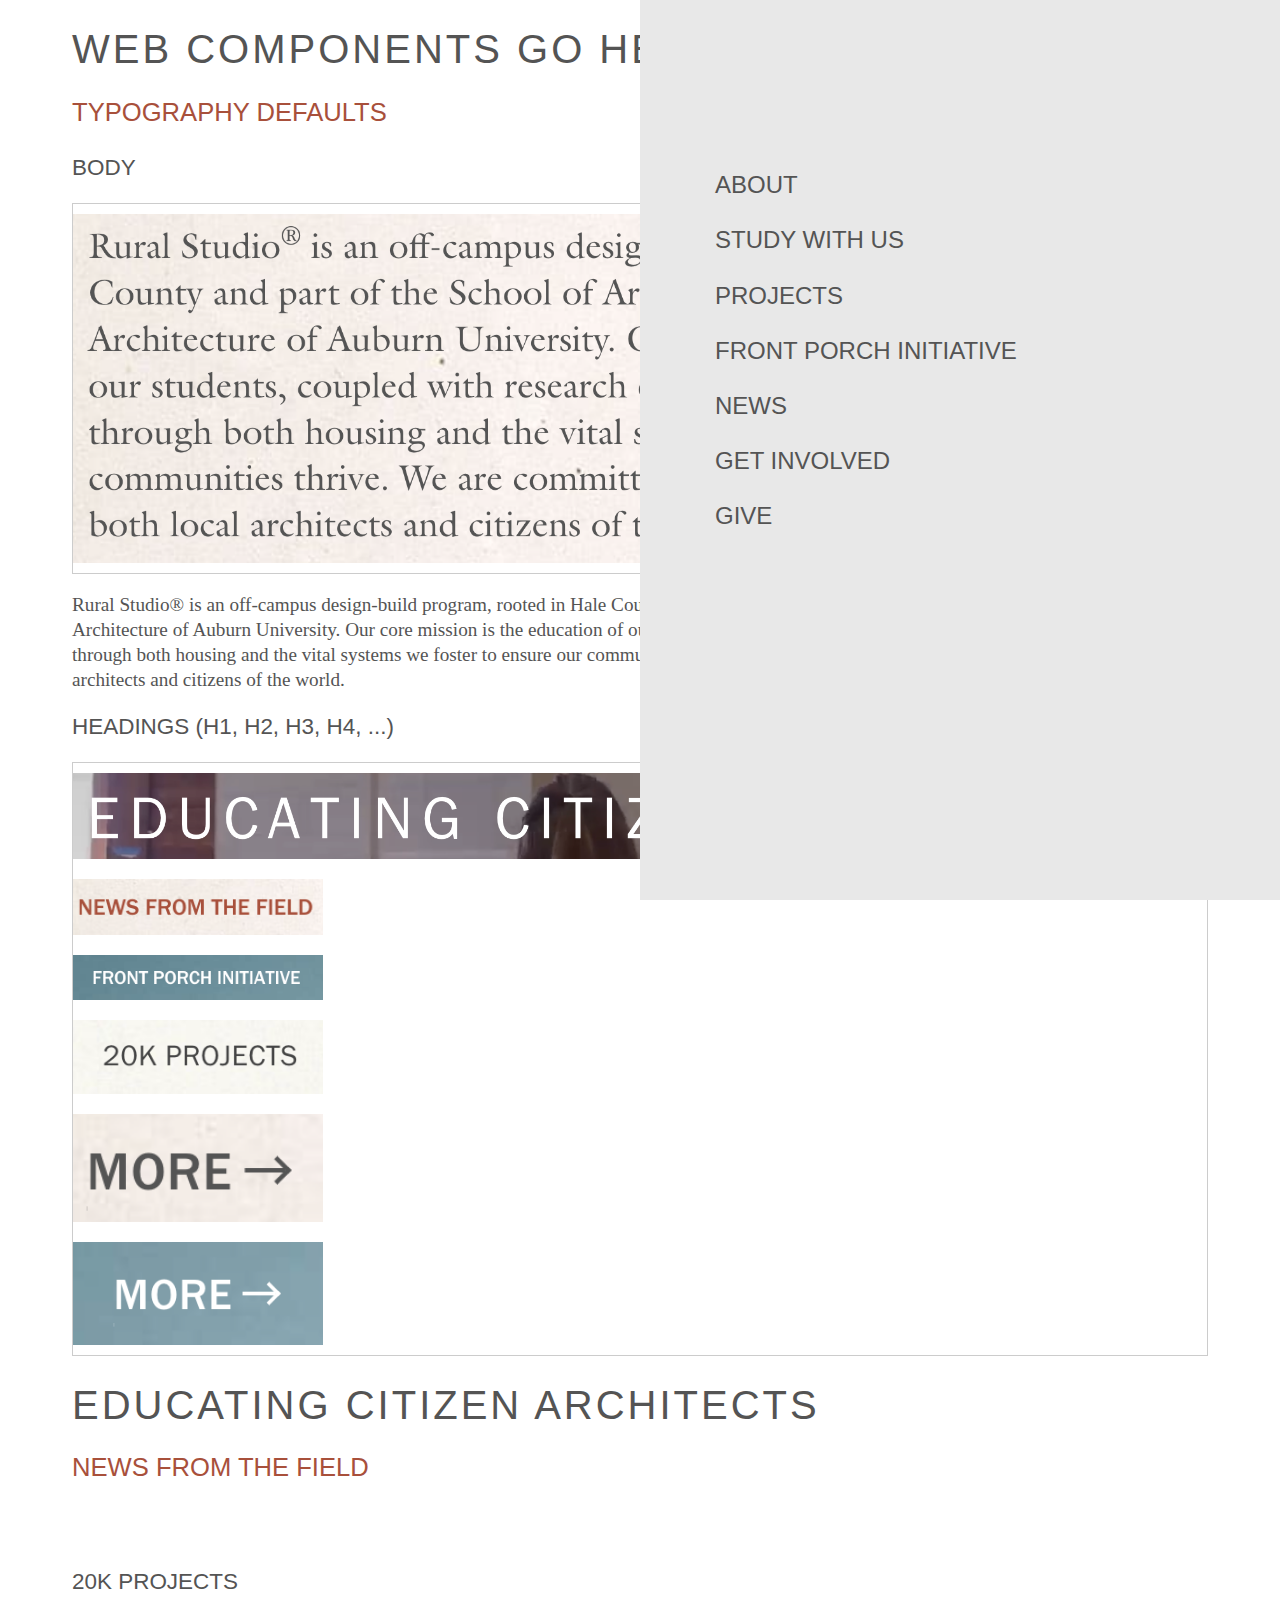
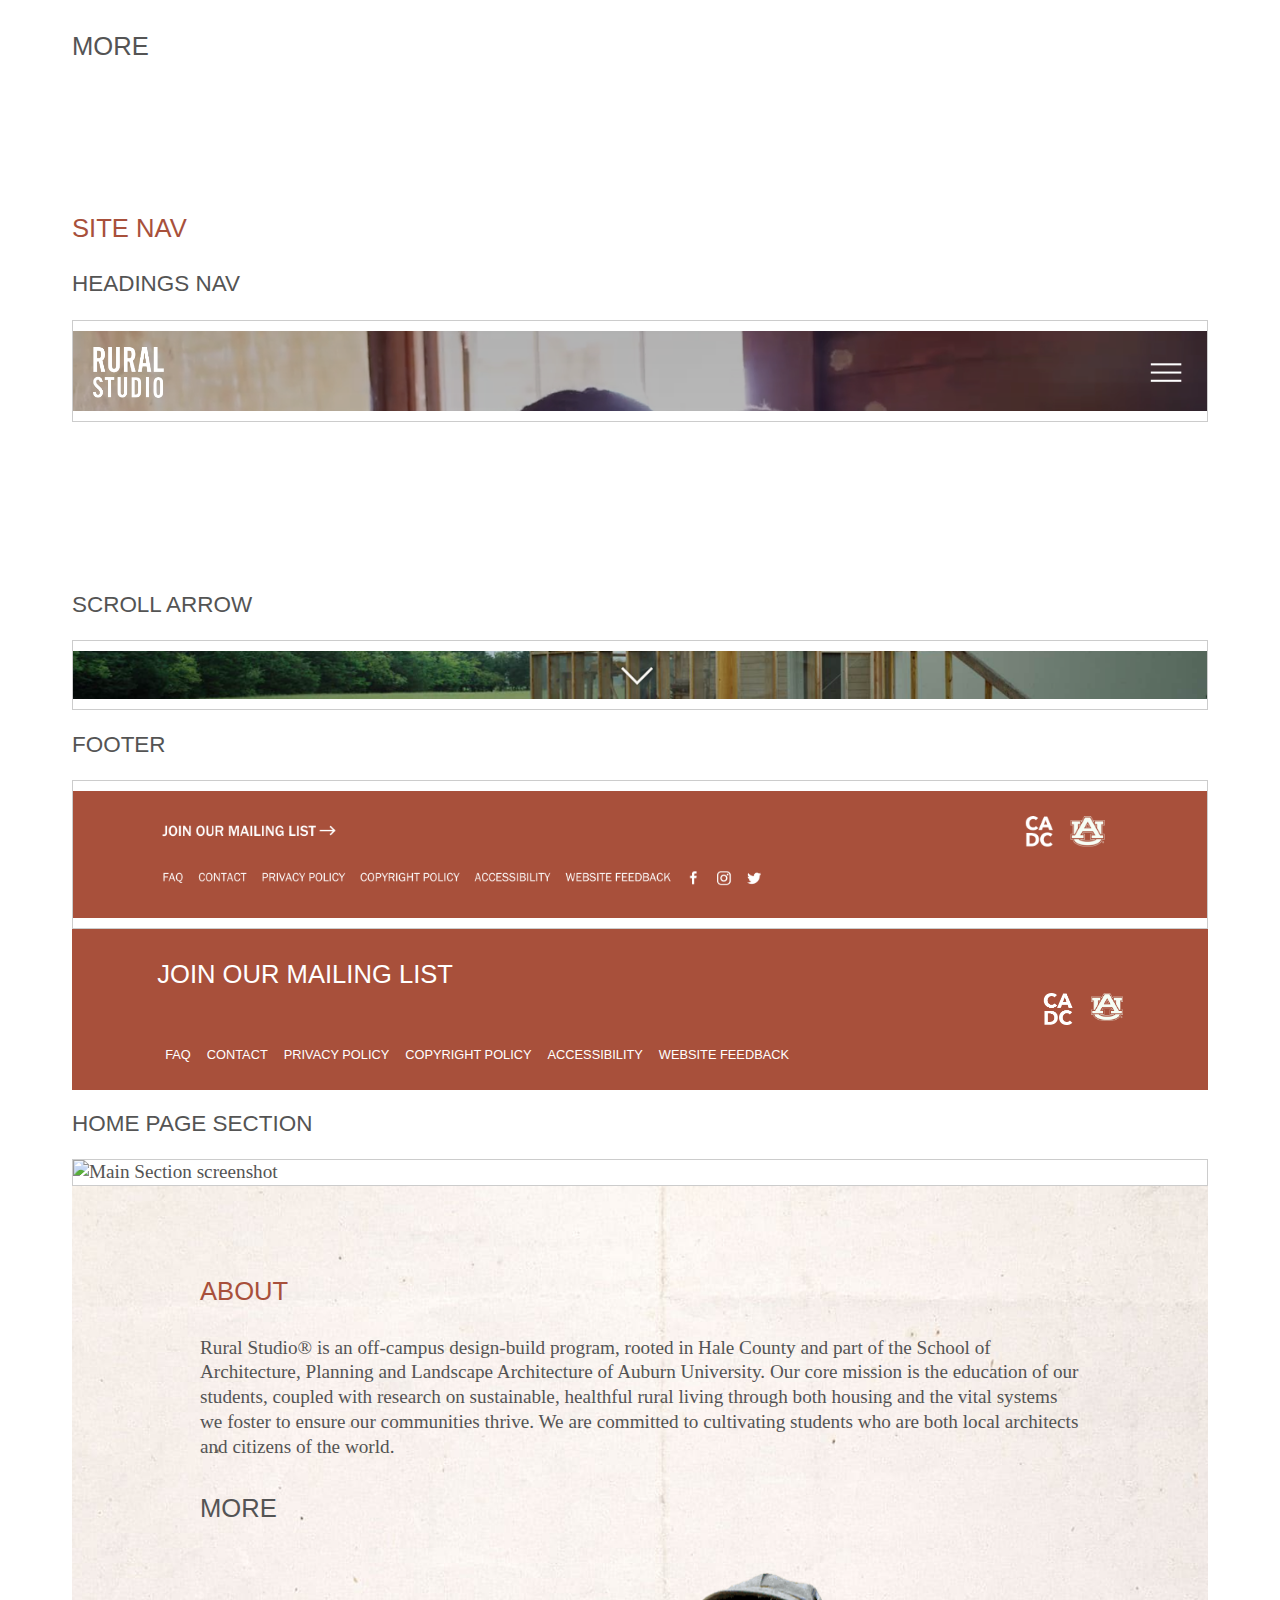
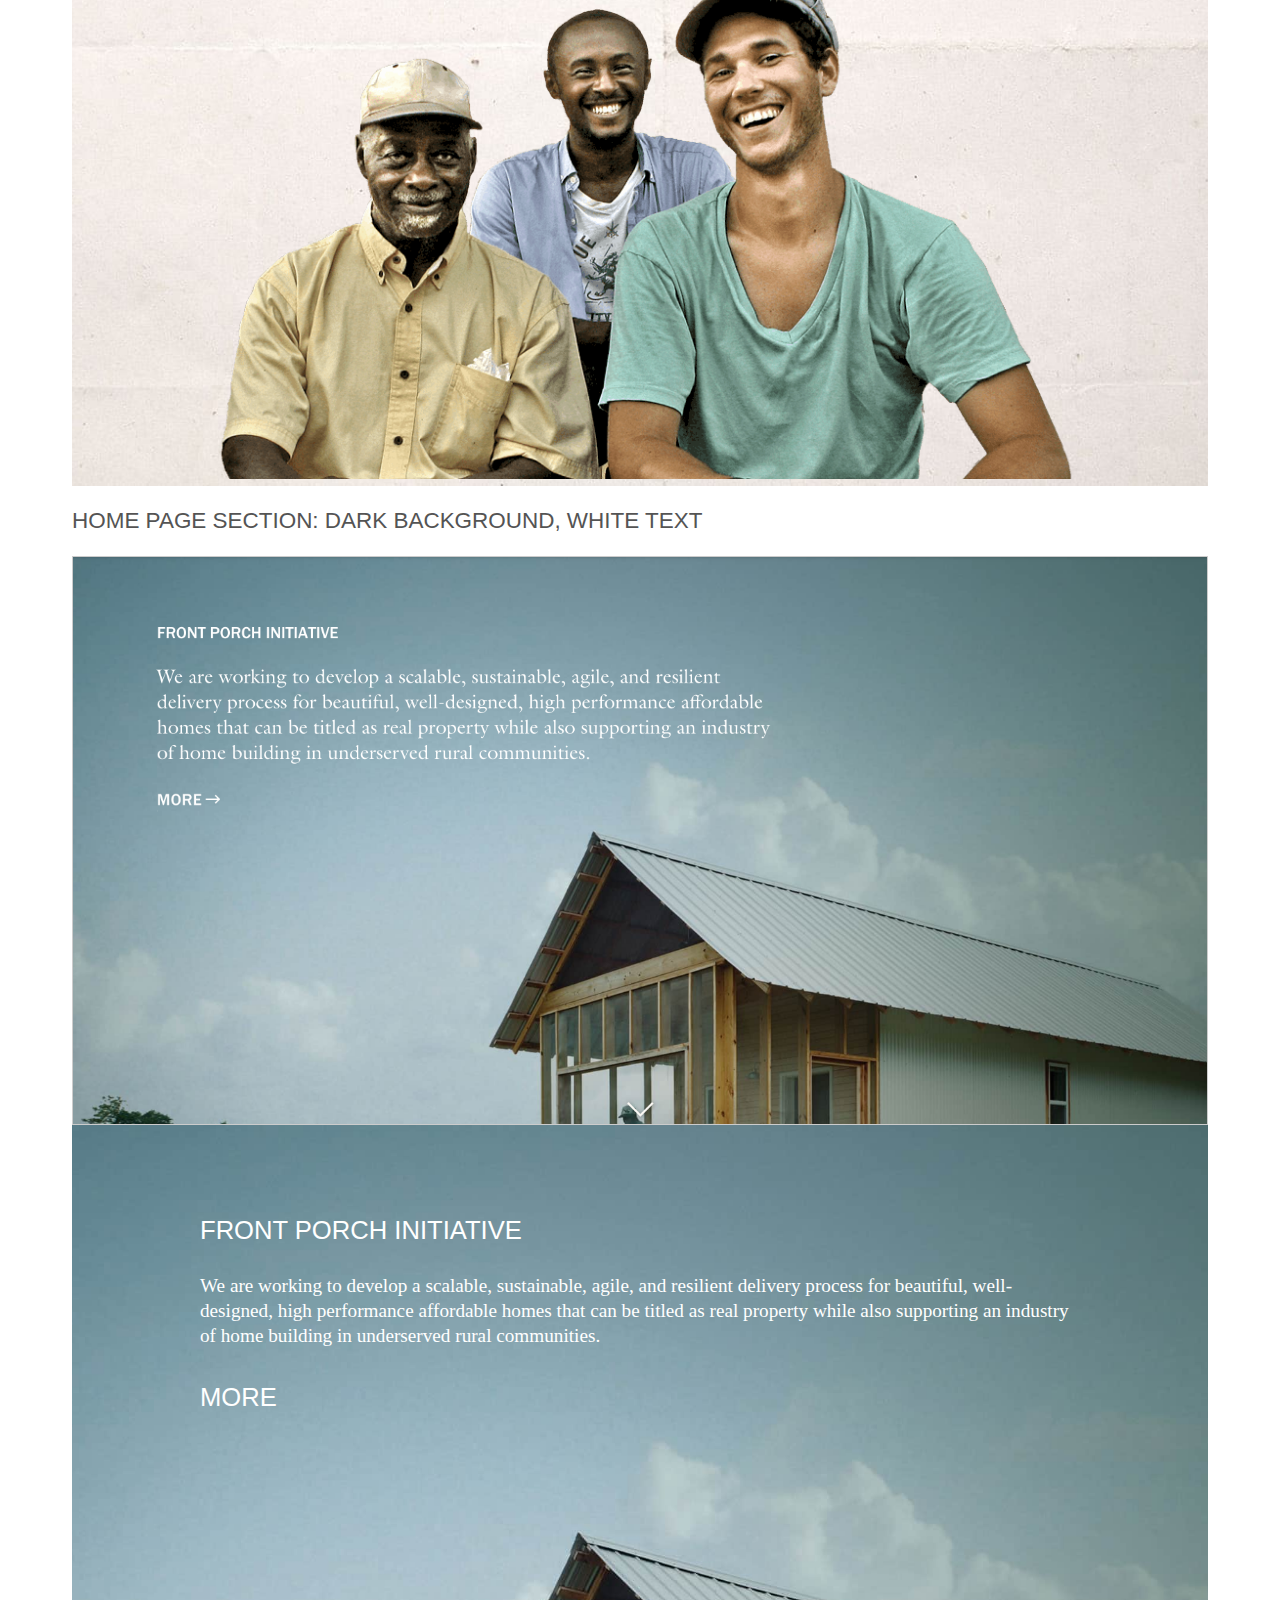
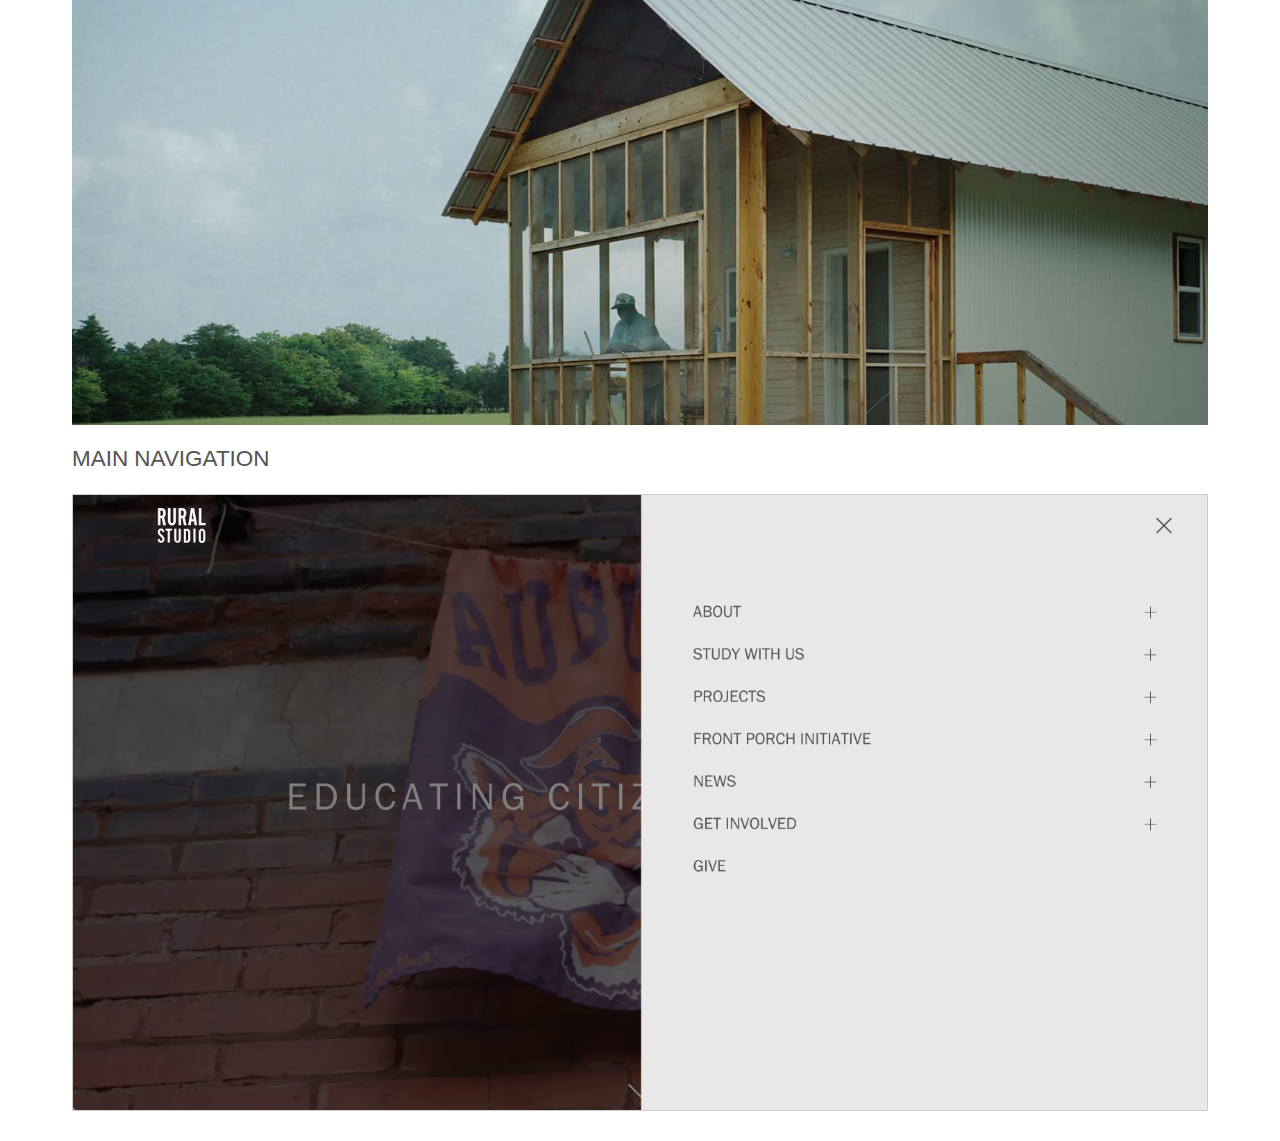
==== components/index.html @ 156c114a "Format main nav" ====
<!--RURAL DESIGN STUDIO HTML | HOME-->
<!doctype html>
<html lang="en">
<head>
    <meta charset="utf-8">
    <meta name="viewport" content="width=device-width, initial-scale=1">
    <title>Components | Rural Studio Web Design Study</title>
    <link href="../css/normalize.css" rel="stylesheet">
    <link rel="stylesheet" type="text/css" href="../css/main.css">
    <script src="https://kit.fontawesome.com/94d606071c.js" crossorigin="anonymous"></script>
</head>

<body>
    <div class="container">
    <h1>Web Components Go Here</h1>
    <h2>Typography Defaults</h2>

<!--body text-->

    <article class="component">
        <h3 class="component__name">Body</h3>
        <div class="component__img">
            <img 
                srcset="images/text-block__on-lite--paragraph.png 2x" 
                src="images/text-block__on-lite--paragraph.png" 
                alt="body screenshot"
            />
        </div>
        <div class="component__code">
            <p>Rural Studio® is an off-campus design-build program, rooted in Hale County and part of the School of Architecture, Planning and Landscape Architecture of Auburn University. Our core mission is the education of our students, coupled with research on sustainable, healthful rural living through both housing and the vital systems we foster to ensure our communities thrive. We are committed to cultivating students who are both local architects and citizens of the world.</p>
        </div>
    </article>

<!--headers-->

    <article class="component">
        <h3 class="component__name">Headings (h1, h2, h3, h4, ...)</h3>
        <div class="component__img">
            <img srcset="images/main__hero--title.png 2x" src="images/main__hero--title.png" alt="header screenshot"/>
            <img class="img--h-screenshot" srcset="images/text-block__on-lite--header2.png 2x" src="images/text-block__on-lite--header2.png" alt="header screenshot"/>
            <img class="img--h-screenshot" srcset="images/text-block__on-dark--header.png 2x" src="images/text-block__on-dark--header.png" alt="header screenshot"/>
            <img class="img--h-screenshot" srcset="images/projects-grid__card-caption.png 2x" src="images/projects-grid__card-caption.png" alt="header screenshot"/>
            <img class="img--h-screenshot" srcset="images/text-block__on-lite--CTA.png 2x" src="images/text-block__on-lite--CTA.png" alt="CTA screenshot"/>
            <img class="img--h-screenshot" srcset="images/text-block__on-dark--CTA.png 2x" src="images/text-block__on-dark--CTA.png" alt="CTA screenshot"/>
        </div>
        <div class="component__code">
            <h1>Educating Citizen Architects</h1>
            <h2>News From The Field</h2>
            <h2 class="white-font">Front Porch Initiative</h2>
            <h3>20K Projects</h3>
            <div class="CTA-arrow-link">
                <a href="#" class="hover">More <span><i class="fa-solid fa-arrow-right fa-xl"></i></span></a>
            </div>
            <div class="CTA-arrow-link--white">
                <a href="#" class="hover hover--white">More <span><i class="fa-solid fa-arrow-right fa-xl"></i></span></a>
            </div>
        </div>
    </article>

    <h2>Site Nav</h2>

    <article class="component">

<!--site header-->

        <h3 class="component__name">Headings Nav</h3>
        <div class="component__img">
            <img srcset="images/page-header.png 2x" src="images/page-header.png" alt="header nav screenshot"/>
        </div>
        <div class="component__code">
            <header class="site-header">
                <div class="container">
                    <p class="logo"><a href="#"><img class="logo" src="../images/logos/RuralStudio_Wordmark_WHT.png" alt="Rural Studio logo"></a></p>
                    <p class="site-header__menu-icon"><a href="#" class="nav-link"><i class="fa-sharp fa-solid fa-bars fa-xl" style="color: #ffffff;"></i></a></p>
                </div>
            </header>

<!--down arrow-->

        <h3 class="component__name">Scroll Arrow</h3>
        <div class="component__img">
            <img srcset="images/scroll arrow.png 2x" src="images/scroll arrow.png" alt="scroll arrow screenshot"/>
        </div>
        <div class="component__code">
                <div class="scroll-arrow">
                    <p class="scroll-icon"><a href="#"><i class="fa-solid fa-angle-down fa-2xl" style="color: white;"></i></a></p>
                </div>
        </div>
    </article>

    <article class="component">

<!--footer-->

        <h3 class="component__name">Footer</h3>
        <div class="component__img">
            <img srcset="images/full-footer.png 2x" src="images/full-footer.png" alt="footer screenshot"/>
        </div>
        <div class="component__code">
            <header class="footer">
                <div class="container">
                    <div class="site.info__left">
                        <div class="CTA-arrow-link--white">
                            <a href="#" class="hover hover--white">Join Our Mailing List <span><i class="fa-solid fa-arrow-right fa-xl"></i></span></a>
                        </div> <!--end footer CTA-->
                        <nav class="footer-nav">
                            <ul class="footer-nav__list">
                                <li class="footer-nav__list__item"><a href="#" class="nav-link nav-link--footer">FAQ</a></li>
                                <li class="footer-nav__list__item"><a href="#" class="nav-link nav-link--footer">Contact</a></li>
                                <li class="footer-nav__list__item"><a href="#" class="nav-link nav-link--footer">Privacy Policy</a></li>
                                <li class="footer-nav__list__item"><a href="#" class="nav-link nav-link--footer">Copyright Policy</a></li>
                                <li class="footer-nav__list__item"><a href="#" class="nav-link nav-link--footer">Accessibility</a></li>
                                <li class="footer-nav__list__item"><a href="#" class="nav-link nav-link--footer">Website Feedback</a></li>
                                <li class="footer-nav__list__item"><a href="#" class="nav-link nav-link--footer"><i class="fa-brands fa-facebook"></i></a></li>
                                <li class="footer-nav__list__item"><a href="#" class="nav-link nav-link--footer"><i class="fa-brands fa-instagram"></i></a></li>
                              <li class="footer-nav__list__item"><a href="#" class="nav-link nav-link--footer"><i class="fa-brands fa-twitter" style="color: #ffffff;"></i></a></li>
                            </ul>
                          </nav>
                    </div> <!--end site.info__left-->
                    <div class="site.info__right">
                        <ul class="footer-nav__list">
                            <li class="footer-nav__list__item"><a href="#" class="nav-link nav-link--footer"><img class="logo--footer" src="../images/logos/cadc.png" alt="CADC logo"></a></li>
                            <li class="footer-nav__list__item"><a href="#" class="nav-link nav-link--footer"><img class="logo--footer" src="../images/logos/au-logo-light.png" alt="AU logo"></a></li>
                        </ul>
                    </div> <!--end site.info__right-->
                </div> <!--end footer container/flexblox-->
            </header>
    </article>

<!--Main section (light background, grey text)-->
    <h3 class="component__name">Home Page Section</h3>
        <div class="component__img">
            <img srcset="images/main__section--on-lite.png 2x" src="images/main__section--on-lite.png" alt="Main Section screenshot"/>
        </div>
    <div class="component__code">
        <section class="main-section" id="section-1">
            <div class="container">
                <div class="copy-container">
                    <h2>About</h2>
                    <p>
                        Rural Studio® is an off-campus design-build program, rooted in Hale County and part of the School of Architecture, Planning and Landscape Architecture of Auburn University. Our core mission is the education of our students, coupled with research on sustainable, healthful rural living through both housing and the vital systems we foster to ensure our communities thrive. We are committed to cultivating students who are both local architects and citizens of the world.
                    </p>
                    <div class="CTA-arrow-link">
                        <a href="#" class="hover">More <span><i class="fa-solid fa-arrow-right fa-xl"></i></span></a>
                    </div>
                    <div class=".main-section .main-section__image--about">
                        <img class=".main-section__image--about" src="../images/RS-group-color.png" alt="Three men sitting together smiling">
                    </div>
                    <div class="scroll-arrow">
                        <p class="scroll-icon"><a href="#"><i class="fa-solid fa-angle-down fa-2xl" style="color: white;"></i></a></p>
                    </div>
                </div>
            </div>
        </section>
    </div>

<!--Main section (dark background, white text)-->
<h3 class="component__name">Home Page Section: Dark Background, White Text</h3>
<div class="component__img">
    <img srcset="images/main__section--on-dark.png 2x" src="images/main__section--on-dark.png" alt="Main Section screenshot"/>
</div>
<div class="component__code">
<section class="main-section" id="section-2">
    <div class="container">
        <div class="copy-container">
            <h2 class="white-font">Front Porch Initiative</h2>
            <p class="section-text--white">
                We are working to develop a scalable, sustainable, agile, and resilient delivery process for beautiful, well-designed, high performance affordable homes that can be titled as real property while also supporting an industry of home building in underserved rural communities.
            </p>
            <div class="CTA-arrow-link--white">
                <a href="#" class="hover hover--white">More <span><i class="fa-solid fa-arrow-right fa-xl"></i></span></a>
            </div>
            <div class="scroll-arrow">
                <p class="scroll-icon"><a href="#"><i class="fa-solid fa-angle-down fa-2xl" style="color: white;"></i></a></p>
            </div>
        </div>
    </div>
</section>
</div>

<!--Main Navigation-->
<h3 class="component__name">Main Navigation</h3>
<div class="component__img">
    <img srcset="images/main-nav__list.png 2x" src="images/main-nav__list.png" alt="Main Navigation screenshot"/>
</div>
<div class="component__code">
    <div class="container">
        <nav class="primary-nav">
            <div class="menu-container">
                <ul class="main-nav__list">
                    <li class="nav-line">
                        <div class="nav-line__wrapper">
                            <a href="#" class="nav-link nav-link--main">About</a>
                            <a href="#" class="nav-link nav-link--main"><i class="fa-solid fa-plus" style="color: #545454;"></i></a>
                        </div>
                    </li>
                    <li class="nav-line">
                        <div class="nav-line__wrapper">
                            <a href="#" class="nav-link nav-link--main">Study With Us</a>
                            <a href="#" class="nav-link nav-link--main"><i class="fa-solid fa-plus" style="color: #545454;"></i></a>
                        </div>
                    </li>
                    <li class="nav-line">
                        <div class="nav-line__wrapper">
                            <a href="#" class="nav-link nav-link--main">Projects</a>
                            <a href="#" class="nav-link nav-link--main"><i class="fa-solid fa-plus" style="color: #545454;"></i></a>
                        </div>
                    </li>
                    <li class="nav-line">
                        <div class="nav-line__wrapper">
                            <a href="#" class="nav-link nav-link--main">Front Porch Initiative</a>
                            <a href="#" class="nav-link nav-link--main"><i class="fa-solid fa-plus" style="color: #545454;"></i></a>
                        </div>
                    </li>
                    <li class="nav-line">
                        <div class="nav-line__wrapper">
                            <a href="#" class="nav-link nav-link--main">News</a>
                            <a href="#" class="nav-link nav-link--main"><i class="fa-solid fa-plus" style="color: #545454;"></i></a>
                        </div>
                    </li>
                    <li class="nav-line">
                        <div class="nav-line__wrapper">
                            <a href="#" class="nav-link nav-link--main">Get Involved</a>
                            <a href="#" class="nav-link nav-link--main"><i class="fa-solid fa-plus" style="color: #545454;"></i></a>
                        </div>
                    </li>
                    <li class="nav-line">
                        <div class="nav-line__wrapper">
                            <a href="#" class="nav-link nav-link--main">Give</a>
                            <a href="#" class="nav-link nav-link--main"><i class="fa-solid fa-plus" style="color: #545454;"></i></a>
                        </div>
                    </li>
                </ul>
            </div>
        </nav>
    </div>
</div>
</section>
</div>
      
</div>
</body>
</html>
---- css/main.css ----
/* Rural Studio CSS Docment */

@import url("https://use.typekit.net/yhe5lex.css");

:root {
    --rust: #a8503b;
    --dark-grey: #545454;
    --light-cream: #fcfaf5;
    --white: #fff;
    --font-sans-serif: "franklin-gothic-urw", sans-serif;
    --font-serif: "itc-galliard", serif;
}
html {
    box-sizing: border-box;
}
*, *:before, *:after {
    box-sizing: inherit;
}
body {
  font-family: var(--font-serif);
  color: var(--dark-grey);
  font-size: 1.2rem;
  line-height: 1.5;
  padding: 0;
  margin: 0;
  font-weight: 400;
  line-height: 1.3;
  margin-bottom: 30px;
}
.section-text--white {
    color: var(--white);
}
.container {
  max-width: 75rem;
  margin: auto;
  padding: 0 2rem;
}
.container--main-section {
    max-width: 85%;
    height: 100%;
    margin: 0 auto;
    padding: 25px 0;
}
h1, h2, h3, h4, h5 {
  font-family: var(--font-sans-serif);
  text-transform: uppercase;
  line-height: 1.1;
  color: var(--dark-grey);
  font-weight: lighter;
}
h1 {
  font-size: 2.5rem;
  letter-spacing: 3px;
}
h2 {
    color: var(--rust);
    font-weight: 400;
    font-style: normal;
    font-size: 1.6rem;
    font-weight: 500;
    margin-bottom: 30px;
}
h2.white-font {
  color: white;
}
.CTA-arrow-link {
    position: relative;
    display: inline-block;
    z-index: 1;
}
a {
    color: var(--dark-grey);
    text-decoration: none;
    background-color: transparent;
}
a.hover {
    display: inline-block;
    padding: 15px 0px;
    position: relative;
    font-family: var(--font-sans-serif);
    text-transform: uppercase;
    line-height: 1.1;
    font-weight: lighter;
    font-weight: 400;
    font-style: normal;
    font-size: 1.6rem;
    font-weight: 500;
    margin-bottom: 30px;
}
a.hover--white {
    color: var(--white);
}
a.hover:after {    
    background: none repeat scroll 0 0 transparent;
    bottom: 0;
    content: "";
    display: block;
    height: 2px;
    left: 50%;
    position: absolute;
    background: var(--dark-grey);
    transition: width 0.3s ease 0s, left 0.3s ease 0s;
    width: 0;
}
a.hover--white:after {
    background: var(--white);
}
a.hover:hover:after { 
    width: 100%; 
    left: 0; 
  }
img {
    display: block;
    width: 100%;
}
.img--h-screenshot {
    width: 250px;
}

/* COMPONENT STYLING */

.component img {
  max-width: initial;
  padding: 10px 0;
}
.component__img {
    border: 1px solid #ccc;
    overflow-x: auto;
}
.site-header {
    background-color: transparent;
}
.site-header .container {
    display: flex;
    align-items: center;
    justify-content: space-between;
    max-width: 85%;
    height: 100%;
    padding: 1rem 0;
    margin: 0 auto;
}
.logo {
    width: 5rem;
    padding: 0;
}
.logo--footer {
    width: 2rem;
    margin-left: 1rem;
}
.scroll-arrow {
    background-color: transparent;
    text-align: center;
    position: absolute;
    bottom: 0;
    left: 50%;
    transform: translateX(-50%);
}
.scroll-icon {
    padding: 1rem 0;
    margin: 0;
}
.footer {
    background-color: var(--rust);
}
.footer .container {
    display: flex;
    align-items: center;
    justify-content: space-between;
    max-width: 85%;
    height: 100%;
    padding: 1rem 0;
    margin: 0 auto;
}
.footer-nav__list {
    display: flex;
    padding: .5rem 0;
    margin: 0 auto;
    list-style: none;
  }
  .footer-nav__list li a {
    padding: 0 .5rem;
    font-family: var(--font-sans-serif);
    font-size: .8rem;
    color: var(--white);
    text-transform: uppercase;
    font-weight: lighter;
  }

/* SECTION BLOCKS */

.main-section {
  background-repeat: no-repeat;
  background-size: cover;
  background-position: center;
  height: 100vh;
  min-height: 700px;
  width: 100%;
  position: relative;
  top: 0;
  left: 0;
  overflow: hidden;
}
.copy-container {
    max-width: 55rem;
    position: relative;
    height: 100%;
    margin: 0 auto;
    padding-top: 70px;
    z-index: 1;
}
.main-section .main-section__image--about {
    position: absolute;
    bottom: 0;
    left: 50%;
    transform: translateX(-50%);
    text-align: center;
    width: 900px;
}

/* SECTION IMAGES */

#section-1 {
    background-image: url(../images/home-paper-bg.jpg);
}
#section-2 {
    background-image: url(../images/front-porch-initiative.jpg);
}

/* TOP POP-OUT NAV */

/* nav wrap */ .primary-nav {

}

.menu-container {
    position: absolute;
    left: auto;
    right: 0;
    top: 0;
    width: 50%;
    height: auto;
    min-height: 100%;
    padding: 150px 75px 50px;
    background: #e8e8e8;
}
.main-nav__list {
    display: block;
    list-style: none;
    padding-left: 0;
}
.nav-line {
    margin-bottom: 1.5rem;
}
.nav-line__wrapper {
    display: flex;
    justify-content: space-between;
}
.main-nav__list li a {
    font-family: var(--font-sans-serif);
    color: var(--dark-grey);
    font-size: 1.5rem;
    text-transform: uppercase;
    font-weight: lighter;
}
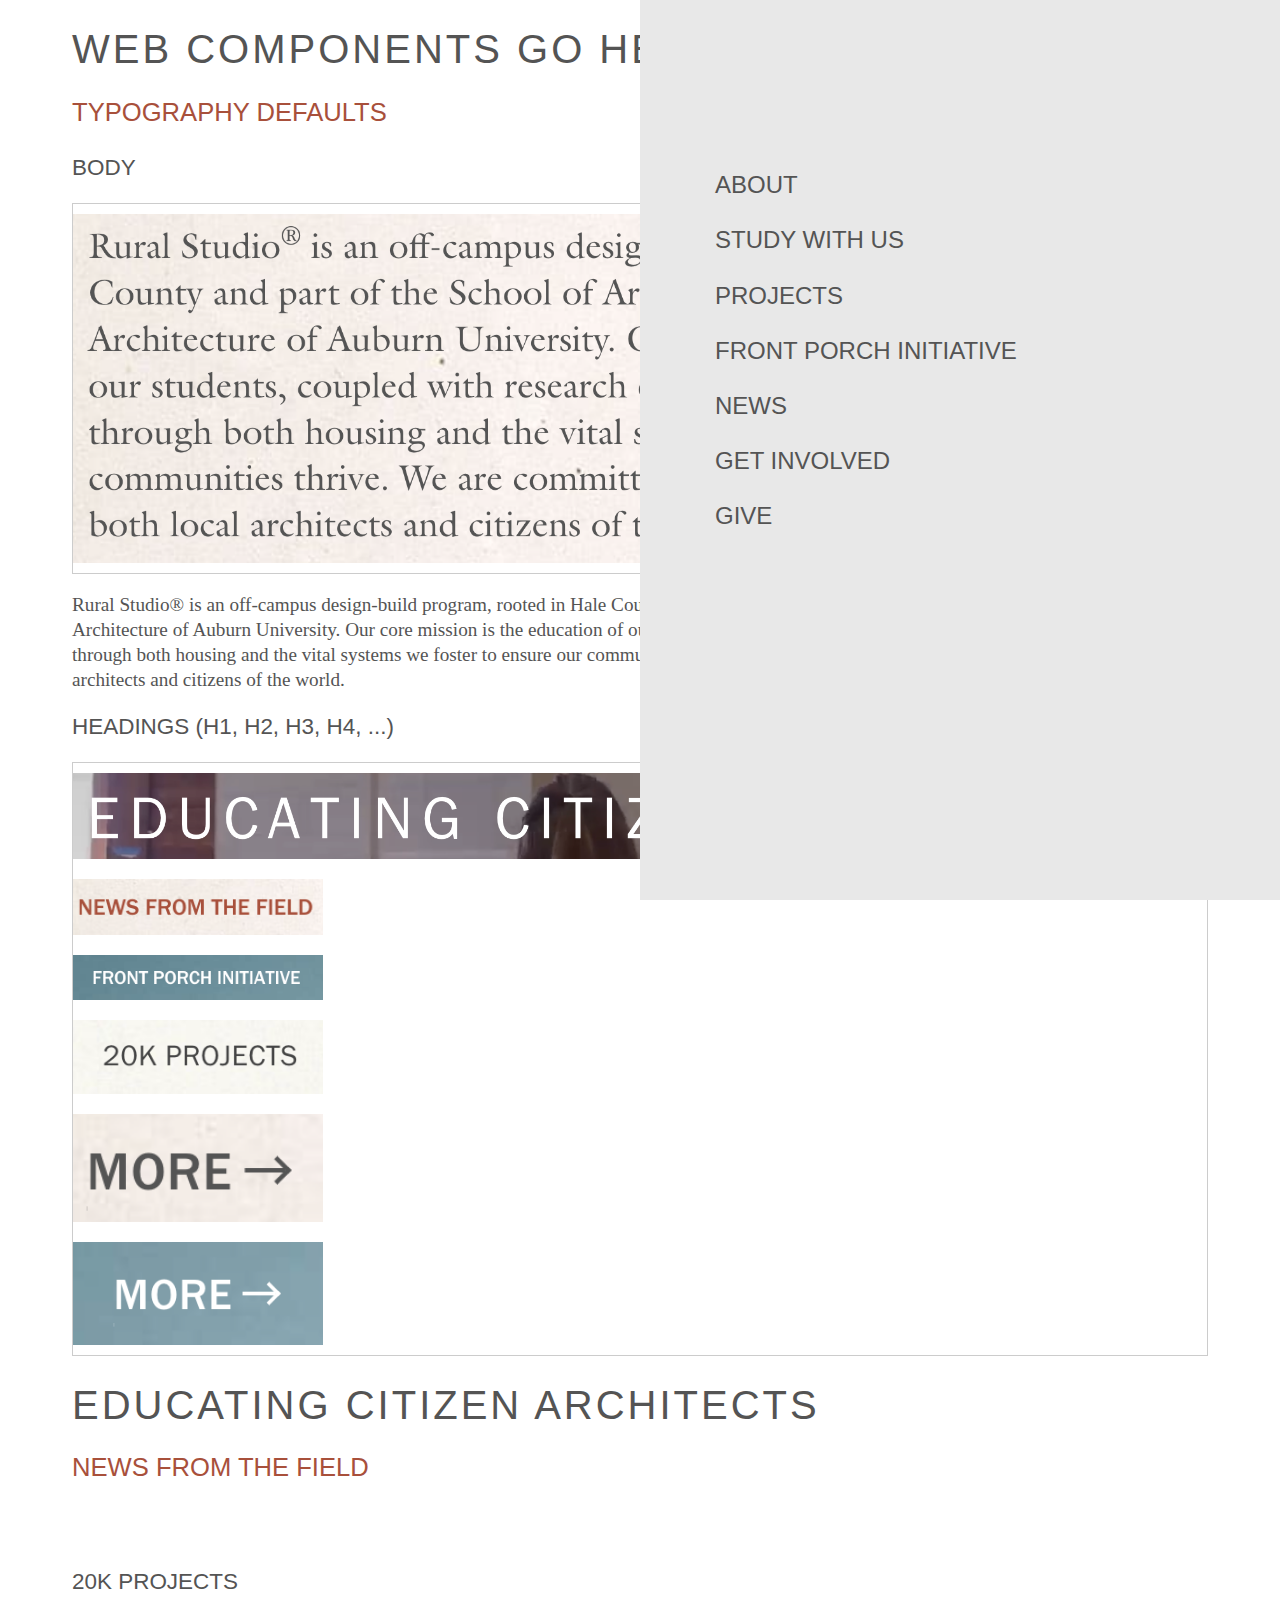
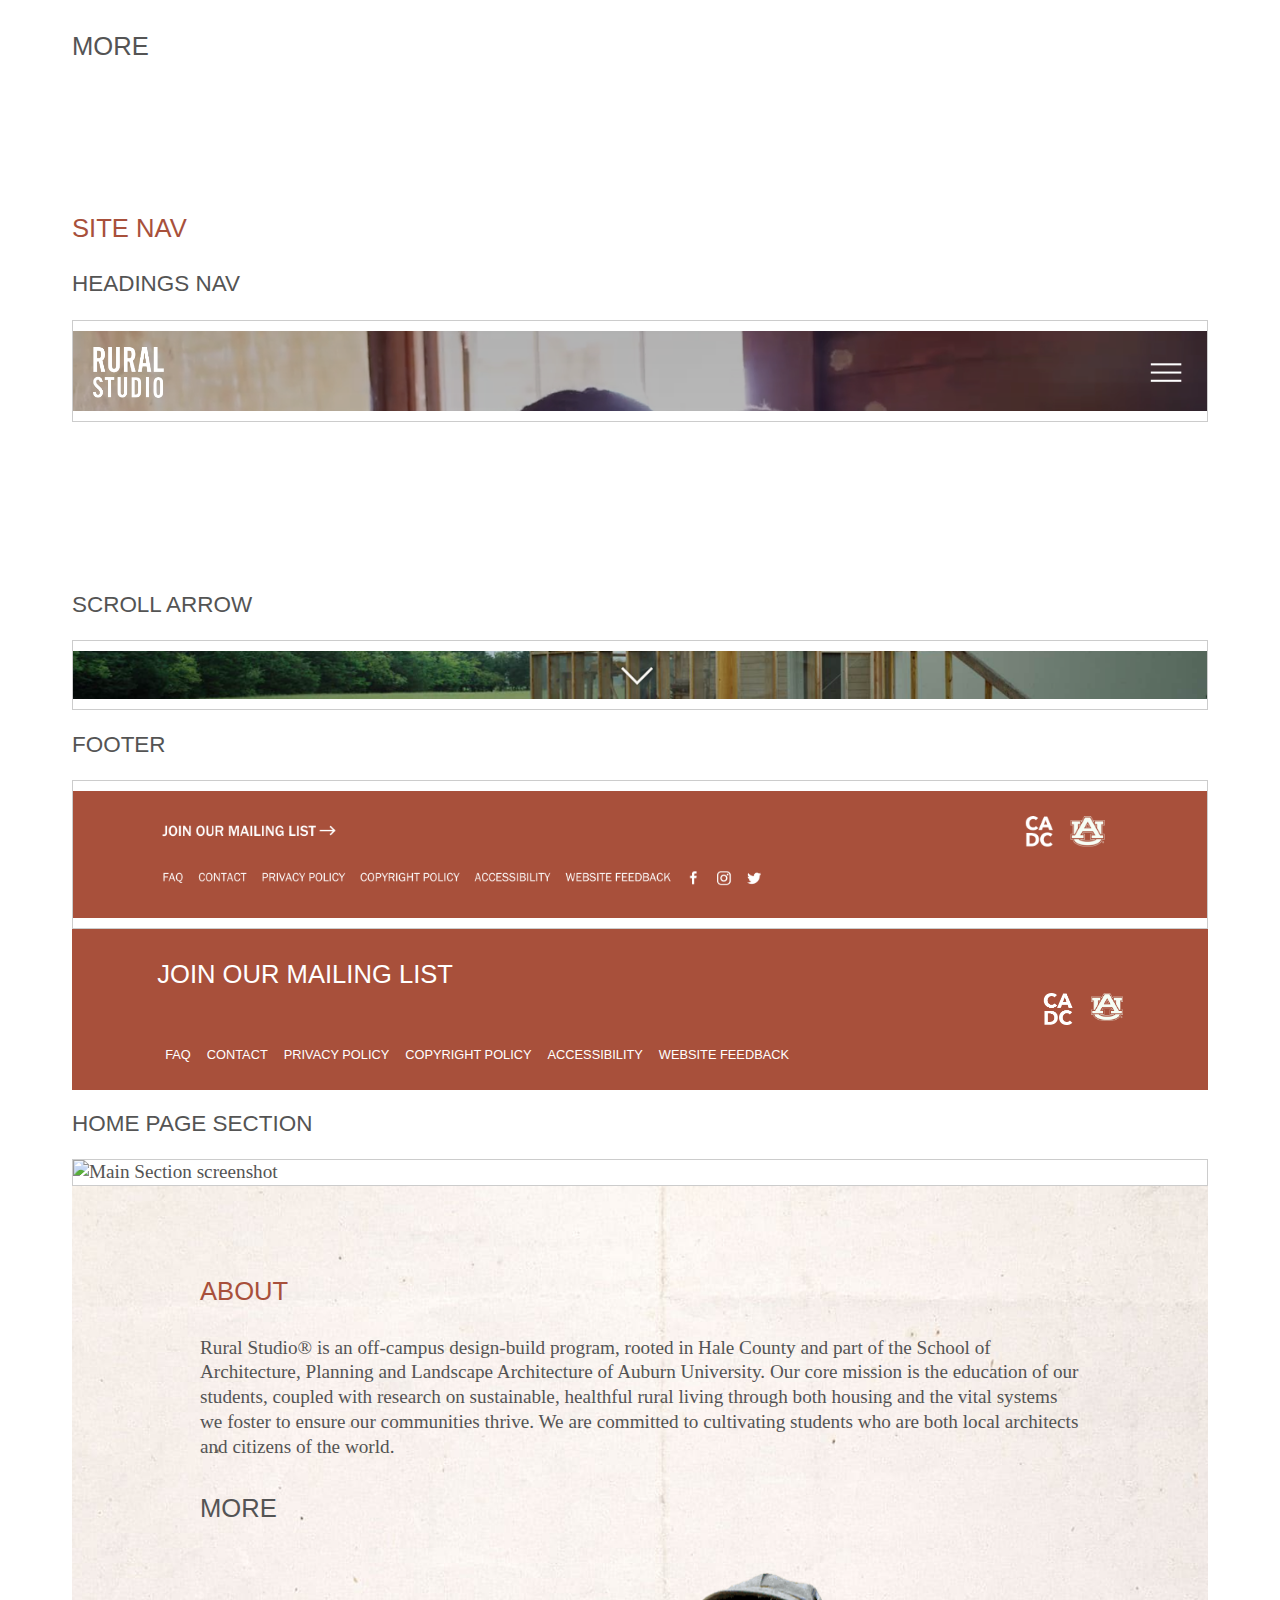
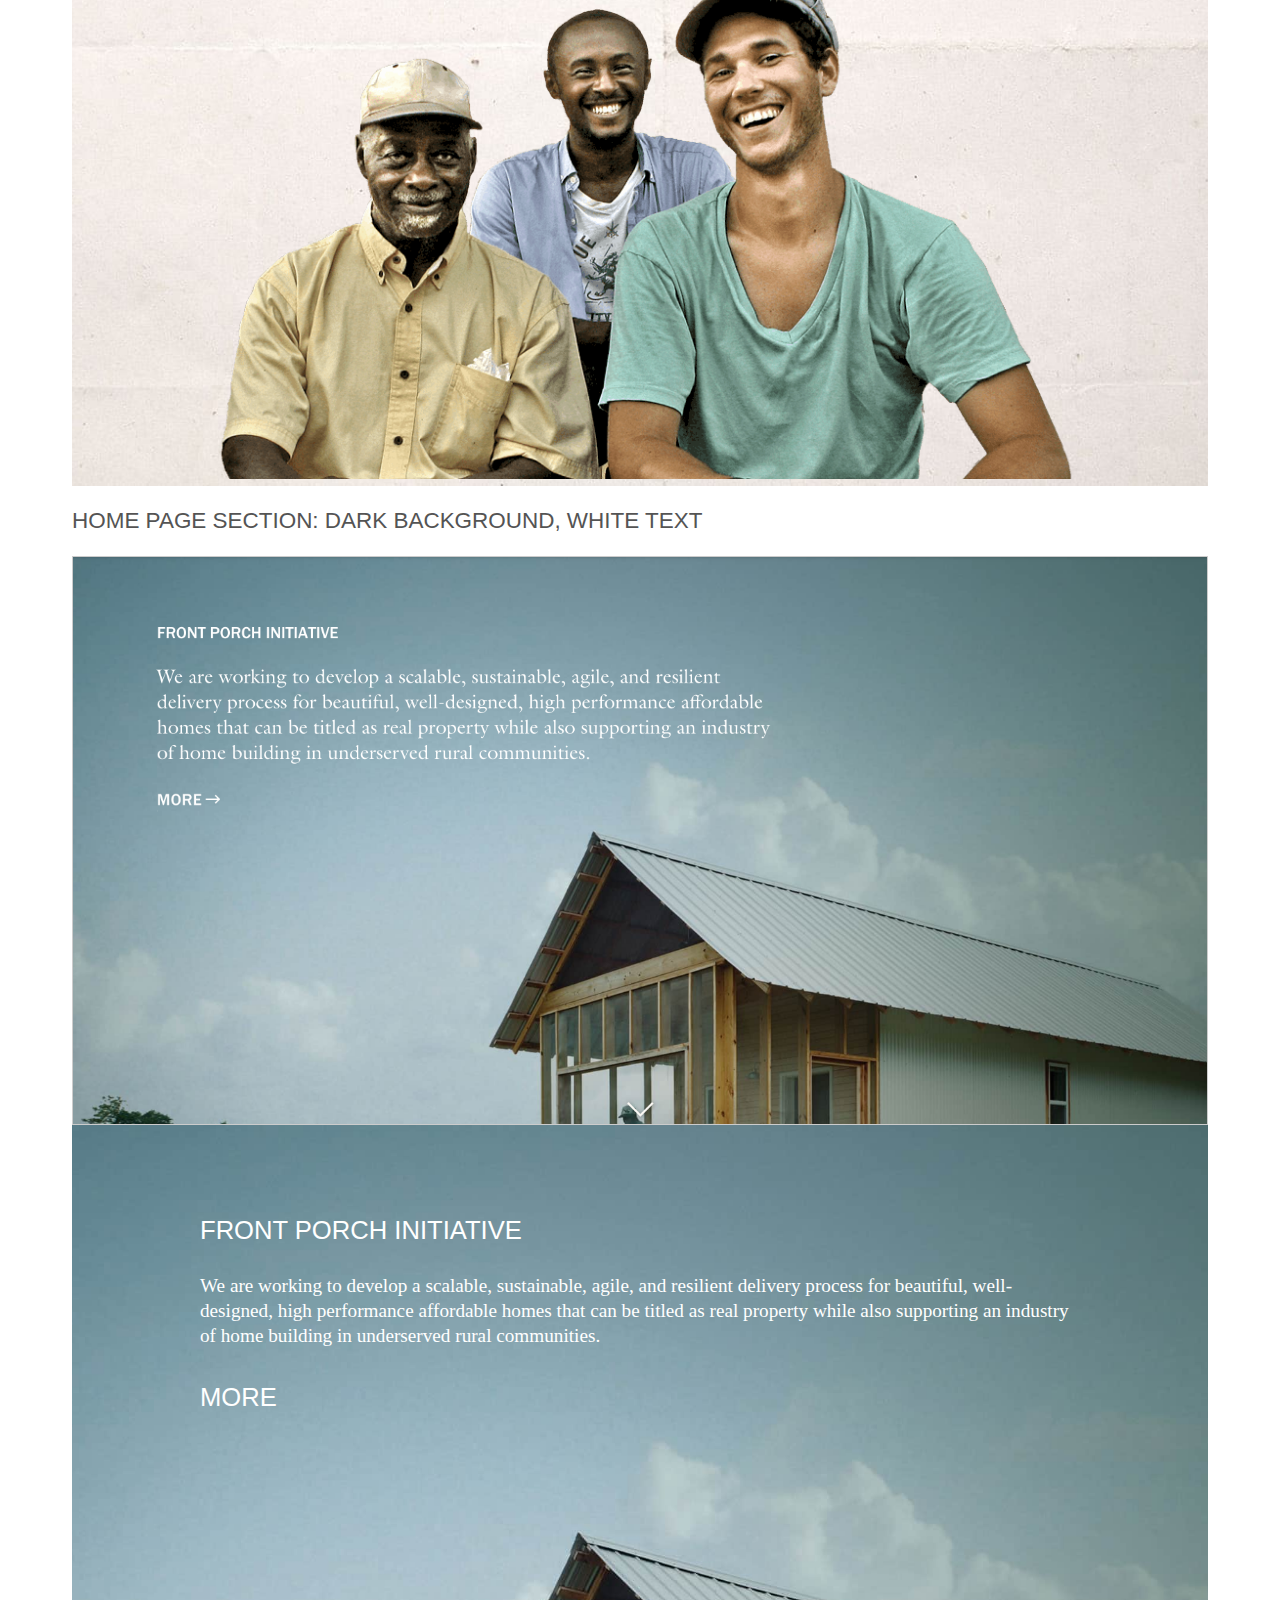
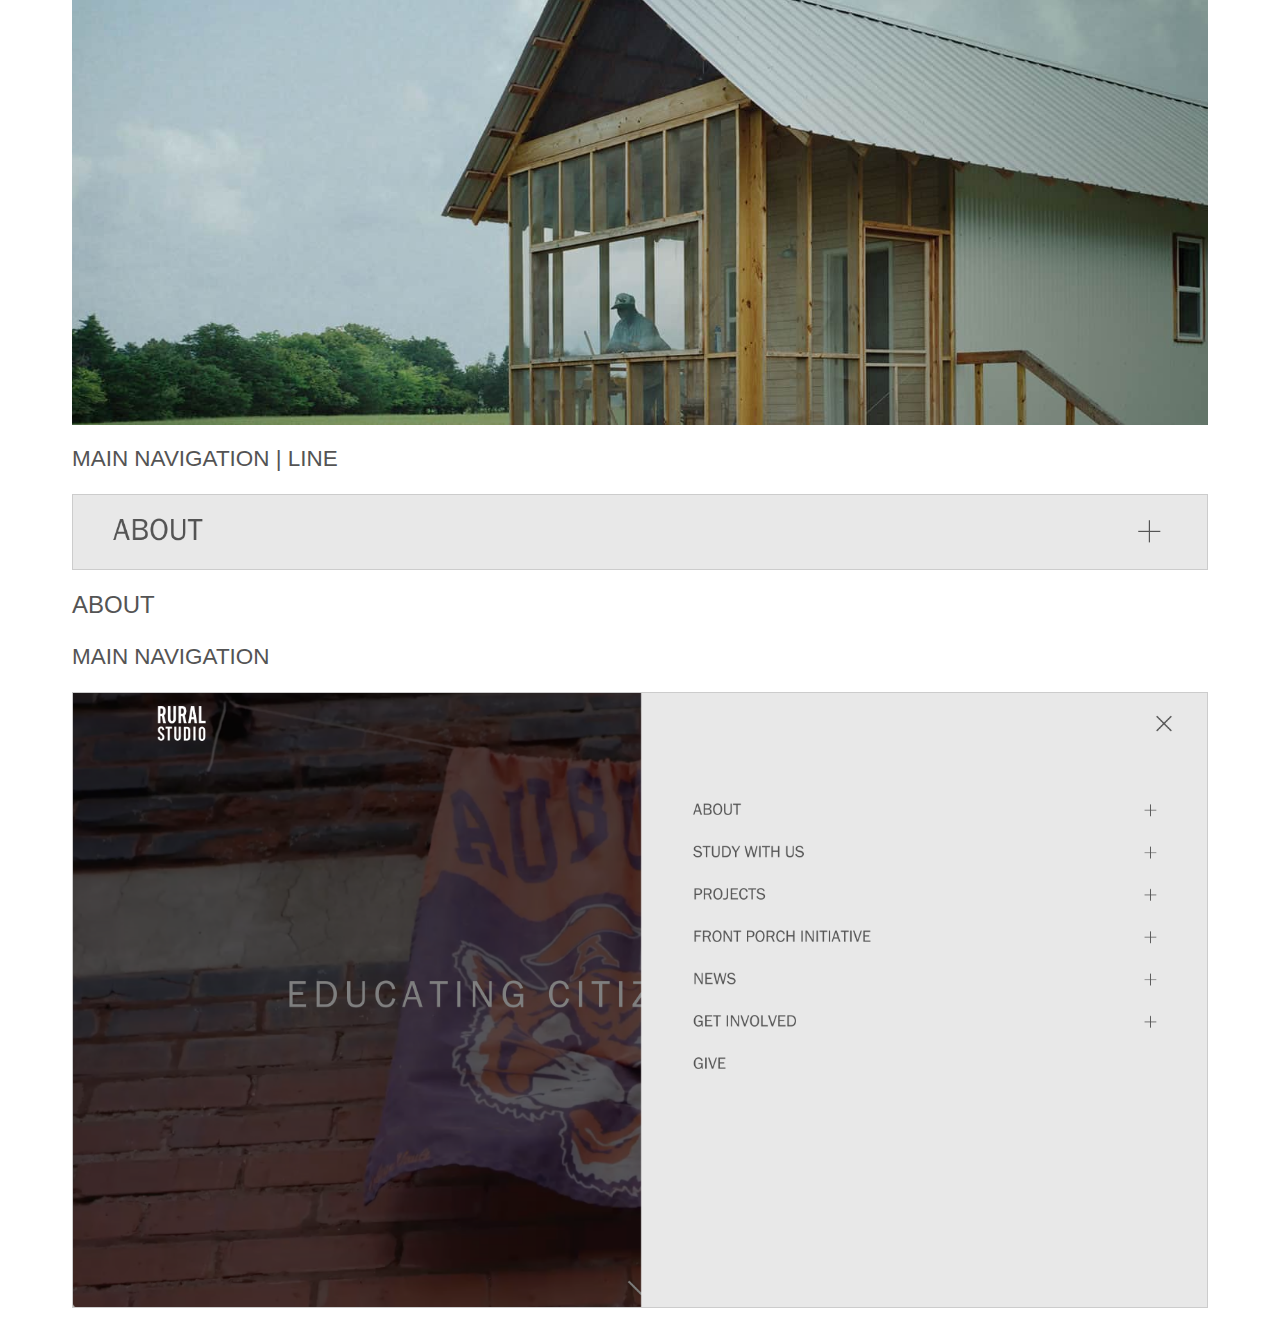
==== commit f1d0f0b7: "Add individual line component to main nav page" ====
--- a/components/index.html
+++ b/components/index.html
@@ -128,6 +128,7 @@
     </article>
 
 <!--Main section (light background, grey text)-->
+
     <h3 class="component__name">Home Page Section</h3>
         <div class="component__img">
             <img srcset="images/main__section--on-lite.png 2x" src="images/main__section--on-lite.png" alt="Main Section screenshot"/>
@@ -155,6 +156,7 @@
     </div>
 
 <!--Main section (dark background, white text)-->
+
 <h3 class="component__name">Home Page Section: Dark Background, White Text</h3>
 <div class="component__img">
     <img srcset="images/main__section--on-dark.png 2x" src="images/main__section--on-dark.png" alt="Main Section screenshot"/>
@@ -179,6 +181,24 @@
 </div>
 
 <!--Main Navigation-->
+
+    <!--Main Navigation Single Line Code-->
+
+<h3 class="component__name">Main Navigation | Line</h3>
+<div class="component__img">
+    <img srcset="images/main-nav--line.png 2x" src="images/main-nav--line.png" alt="Main Navigation screenshot"/>
+</div>
+<ul class="main-nav__list">
+    <li class="nav-line">
+        <div class="nav-line__wrapper">
+            <a href="#" class="nav-link nav-link--main">About</a>
+            <a href="#" class="nav-link nav-link--main"><i class="fa-solid fa-plus" style="color: #545454;"></i></a>
+        </div>
+    </li>
+</ul>
+
+    <!--Main Navigation Full Menu-->
+
 <h3 class="component__name">Main Navigation</h3>
 <div class="component__img">
     <img srcset="images/main-nav__list.png 2x" src="images/main-nav__list.png" alt="Main Navigation screenshot"/>
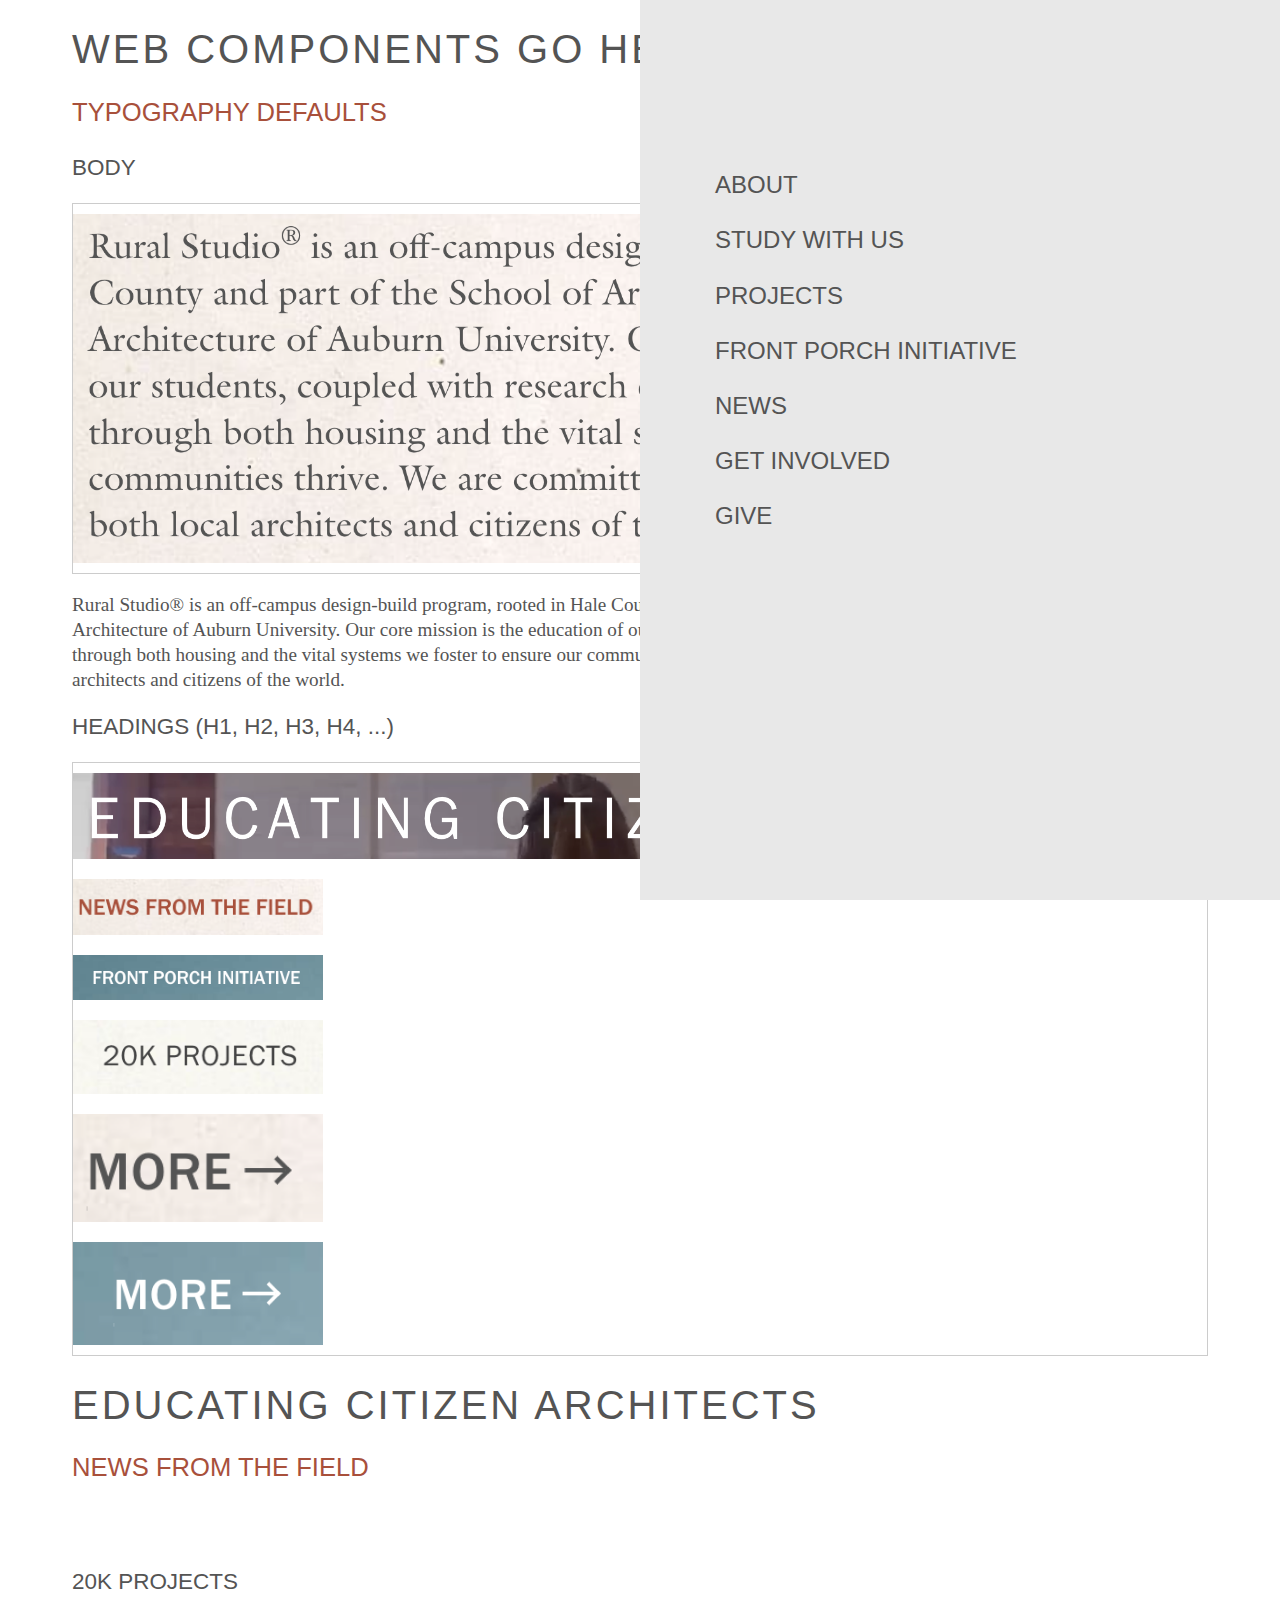
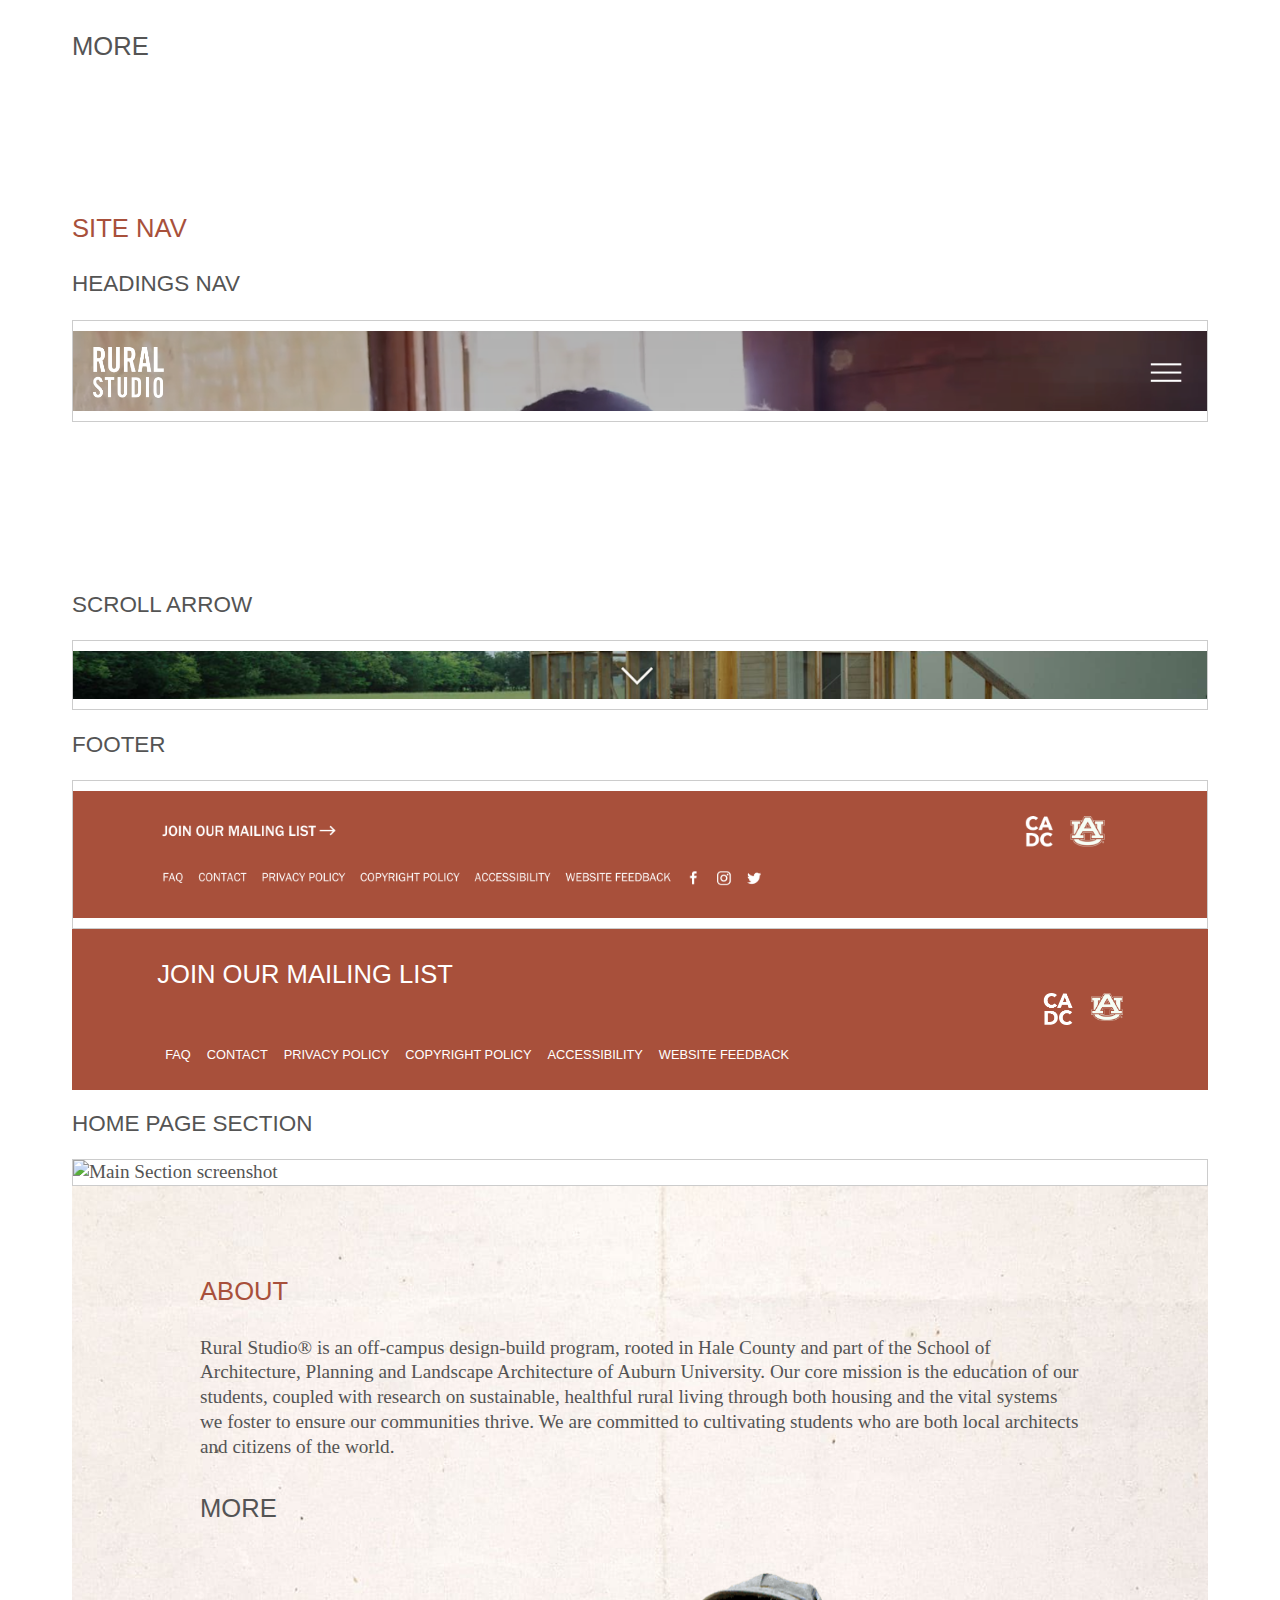
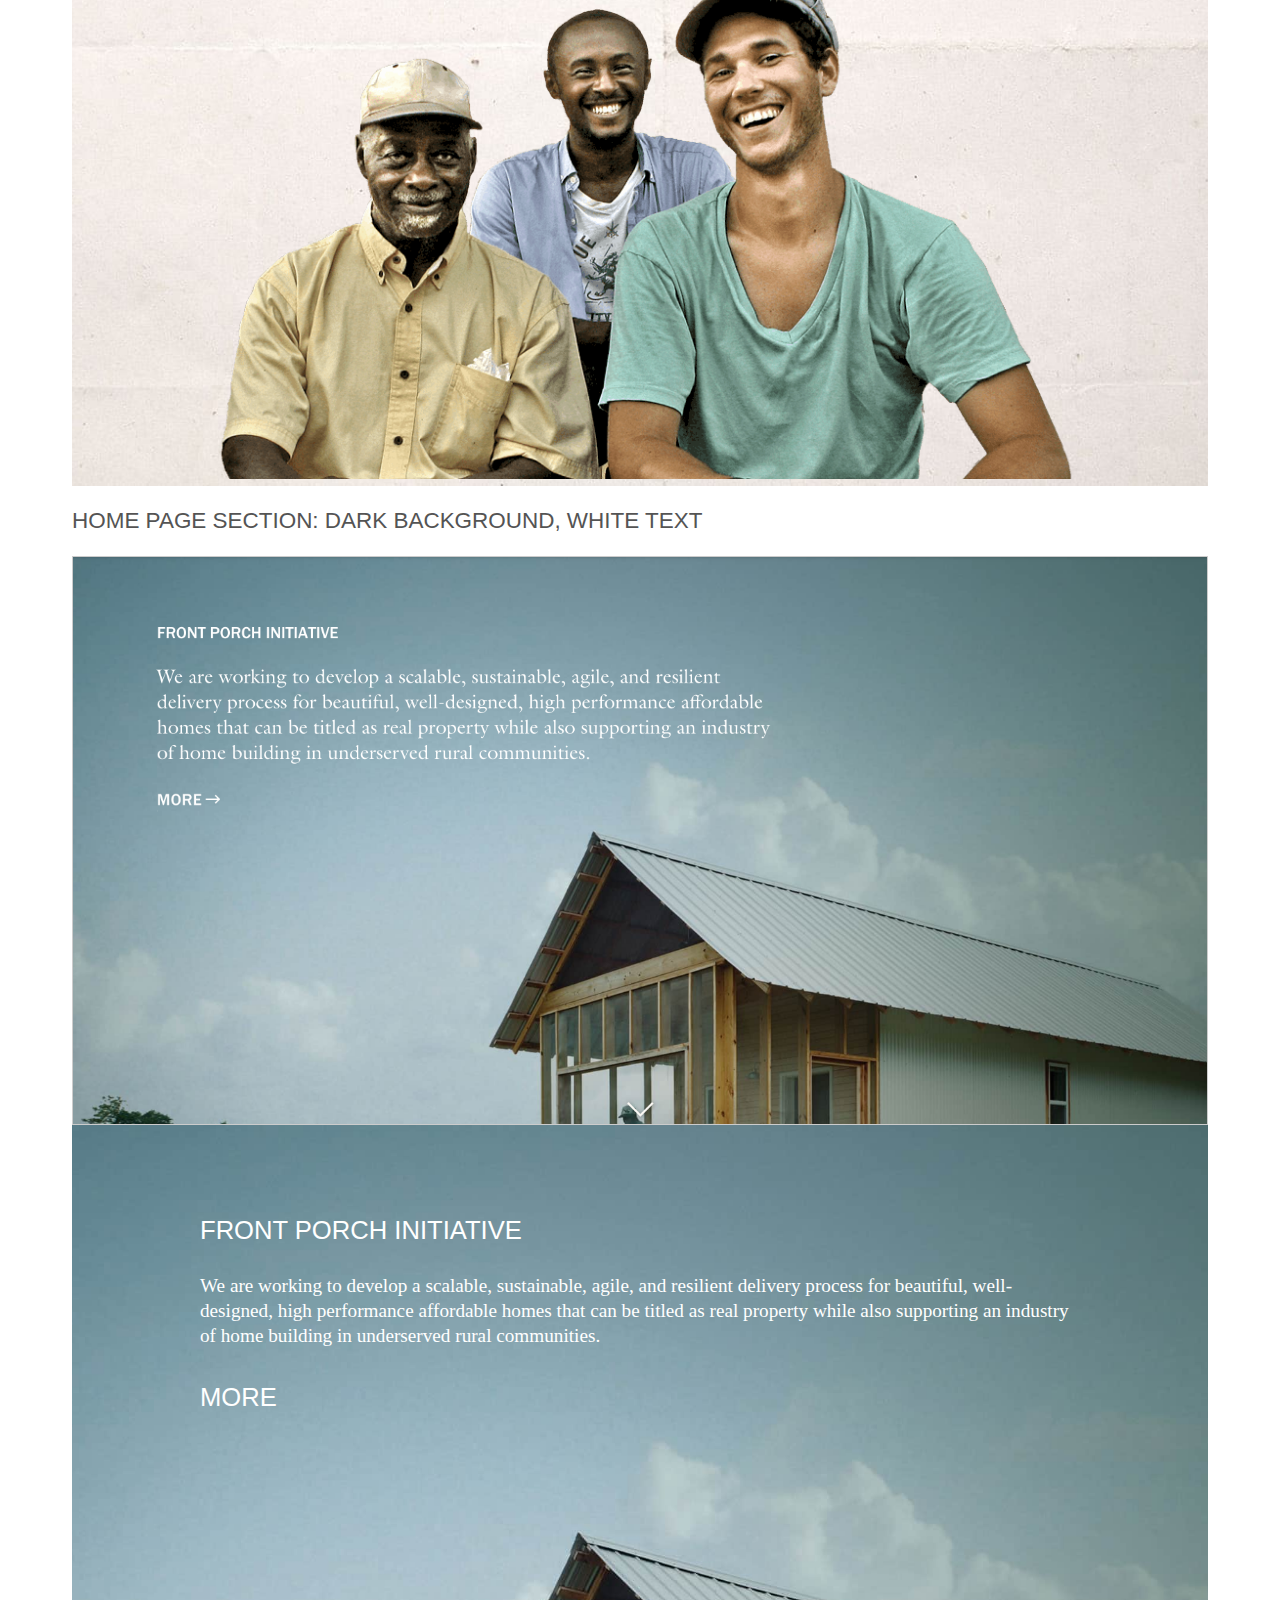
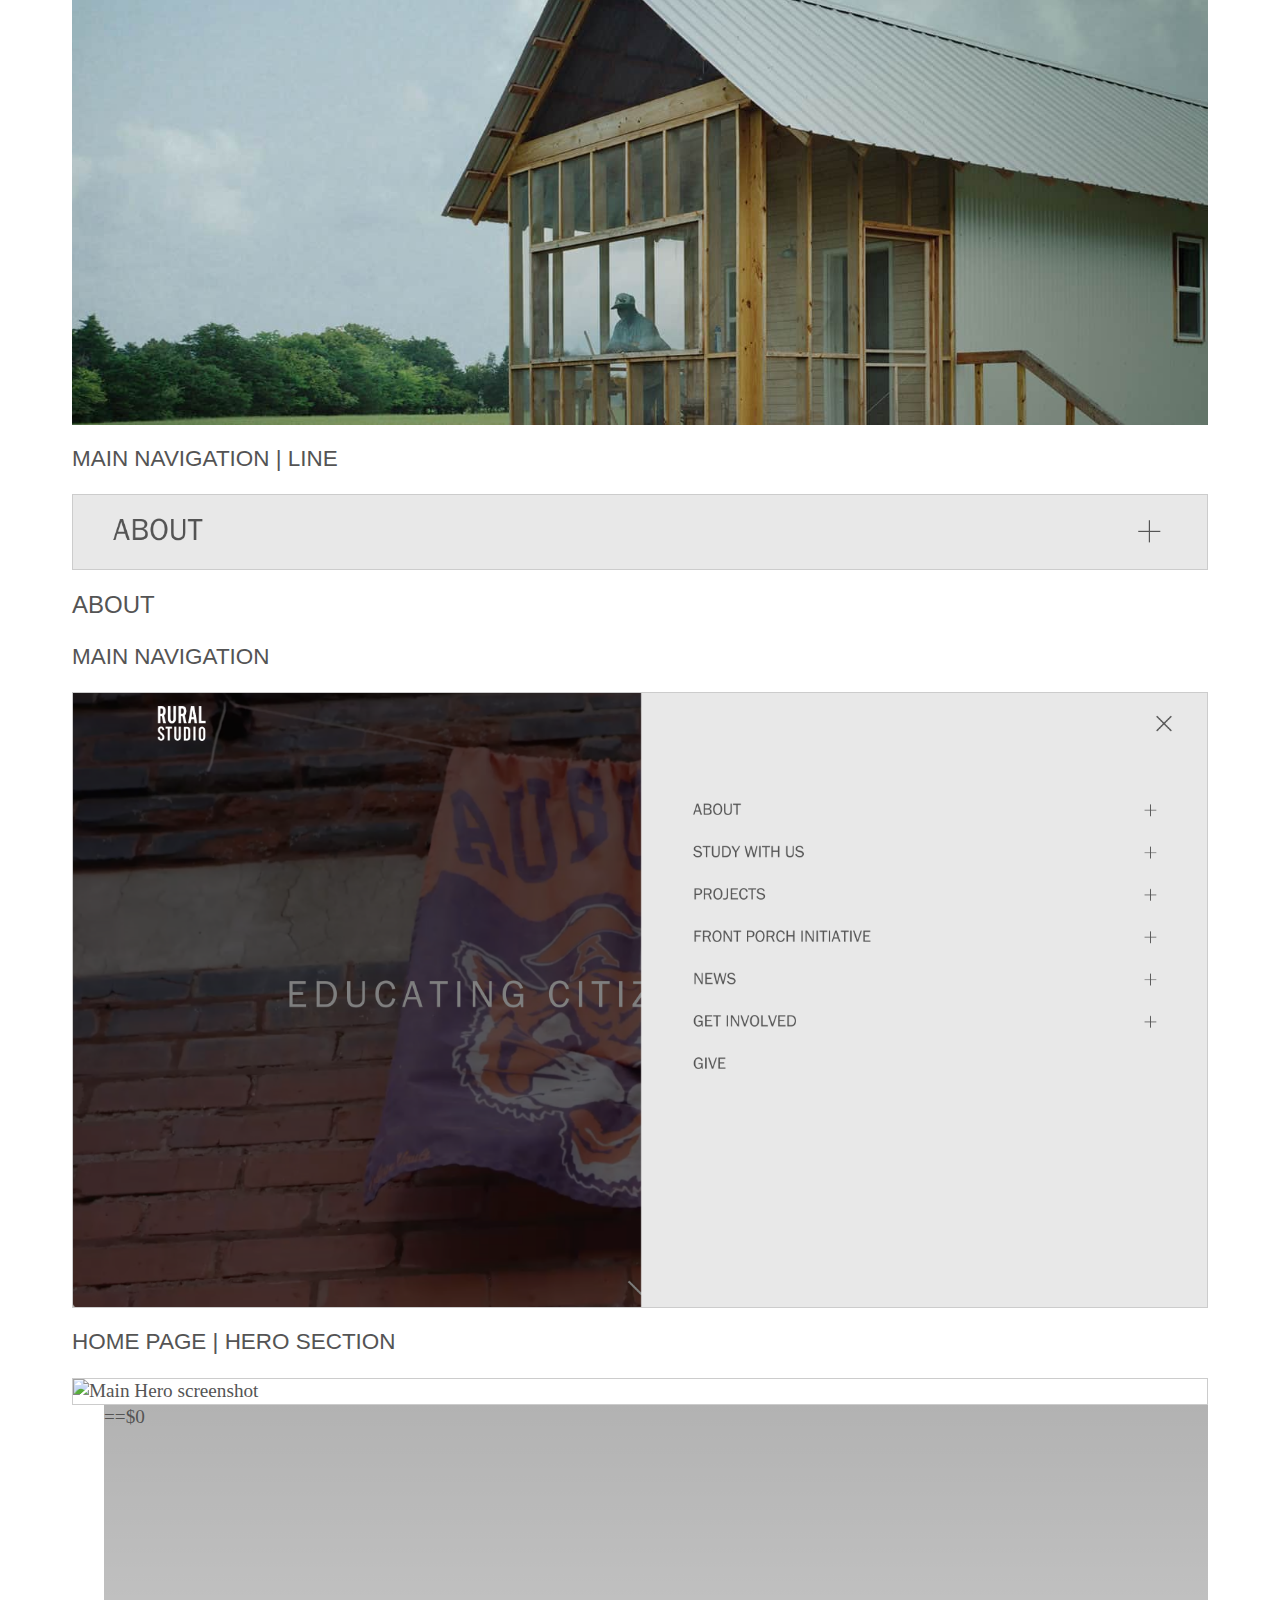
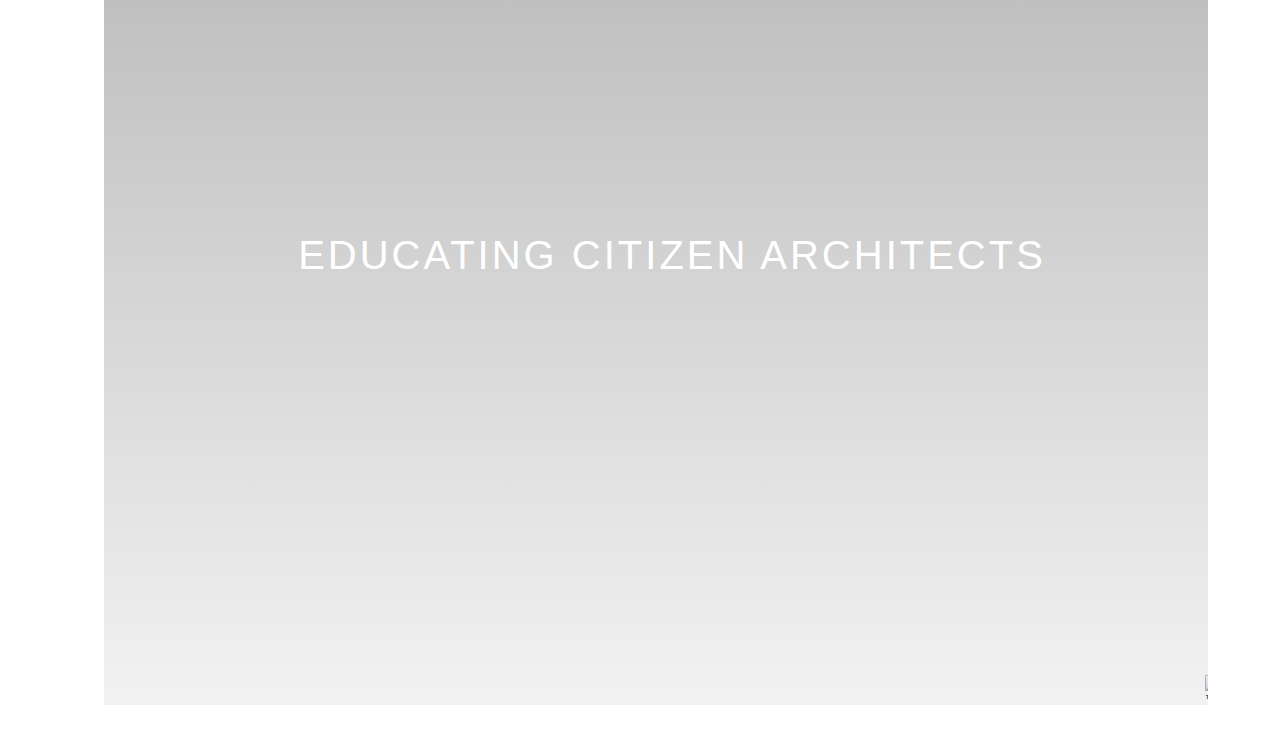
==== commit 11e1938d: "Add hero section" ====
--- a/components/index.html
+++ b/components/index.html
@@ -70,8 +70,19 @@
         <div class="component__code">
             <header class="site-header">
                 <div class="container">
-                    <p class="logo"><a href="#"><img class="logo" src="../images/logos/RuralStudio_Wordmark_WHT.png" alt="Rural Studio logo"></a></p>
-                    <p class="site-header__menu-icon"><a href="#" class="nav-link"><i class="fa-sharp fa-solid fa-bars fa-xl" style="color: #ffffff;"></i></a></p>
+                    <div class="top-branding">
+                        <p class="logo"><a href="#"><img class="logo" src="../images/logos/RuralStudio_Wordmark_WHT.png" alt="Rural Studio logo"></a></p>
+                        <p class="site-header__menu-icon"><a href="#" class="nav-link"><i class="fa-sharp fa-solid fa-bars fa-xl" style="color: #ffffff;"></i></a></p>
+                    </div>
+                   <!-- TEST--> 
+                   <!--
+                    <a class="nav-trigger" href="#0">
+                        <i class="fa-solid fa-xmark" style="color: #cecece;"></i>
+                        <span class="site-header__menu-icon is-clicked"> == $0
+                            ::before
+                            ::after
+                        </span>
+                    </a> -->
                 </div>
             </header>
 
@@ -88,10 +99,10 @@
         </div>
     </article>
 
+    
+    <!--footer-->
+
     <article class="component">
-
-<!--footer-->
-
         <h3 class="component__name">Footer</h3>
         <div class="component__img">
             <img srcset="images/full-footer.png 2x" src="images/full-footer.png" alt="footer screenshot"/>
@@ -206,8 +217,9 @@
 <div class="component__code">
     <div class="container">
         <nav class="primary-nav">
-            <div class="menu-container">
-                <ul class="main-nav__list">
+            <div class="menu-container" id="mySidenav">
+                <ul class="main-nav__list" id="main">
+                    <a href="javascript:void(0)" class="closebtn" onclick="closeNav()"><i class="fa-solid fa-xmark" style="color: #cecece;"></i></a>
                     <li class="nav-line">
                         <div class="nav-line__wrapper">
                             <a href="#" class="nav-link nav-link--main">About</a>
@@ -251,12 +263,40 @@
                         </div>
                     </li>
                 </ul>
-            </div>
-        </nav>
-    </div>
-</div>
-</section>
-</div>
+            </div><!--End Menu Container-->
+        </nav><!--end primary-nav container-->
+    </div>
+</div>
+
+<!--MAIN PAGE HERO SECTION-->
+
+    <h3 class="component__name">Home Page | Hero section</h3>
+    <div class="component__img">
+        <img srcset="images/main__hero.png 2x" src="images/main__hero.png" alt="Main Hero screenshot"/>
+    </div>
+
+    <div class="component__code">
+        <section class="main-section main-section--hero">
+            <div class="container">
+                <div class="copy-container--hero">
+                    <div class="overlay">
+                        <div class="flex-middle">
+                            <h1 class="hero">EDUCATING CITIZEN ARCHITECTS</h1>
+                        </div>
+                        <div class="video-wrapper" style="background-image: url(https://ruralstudio.org/wp-content/themes/rural-studio/img/Video-Still-2.jpg);"> ==$0
+                            <iframe src="https://player.vimeo.com/video/685615652?background=1&amp;?autoplay=1&amp;loop=1&amp;autopause=0" width="640" height="360" frameborder="0" allow="autoplay; fullscreen" class="hero__video" name="Background video of Rural Studio" title="Background video of Rural Studio" data-ready="true"></iframe>
+                        </div>
+                        <button class="hero__video-toggle">
+                            <img src="http://ruralstudio.org/wp-content/themes/rural-studio/img/icon_pause.svg" alt="Pause">
+                        </button>
+                        <div class="scroll-arrow">
+                            <p class="scroll-icon"><a href="#"><i class="fa-solid fa-angle-down fa-2xl" style="color: white;"></i></a></p>
+                        </div>
+                    </div>
+                </div>
+            </div>
+        </section>
+    </div>
       
 </div>
 </body>
--- a/css/main.css
+++ b/css/main.css
@@ -51,6 +51,11 @@
 h1 {
   font-size: 2.5rem;
   letter-spacing: 3px;
+}
+h1.hero {
+    color: var(--white);
+    padding: 0 25px;
+    margin: auto;
 }
 h2 {
     color: var(--rust);
@@ -226,11 +231,65 @@
     background-image: url(../images/front-porch-initiative.jpg);
 }
 
+/* MAIN PAGE HERO SECTION */
+
+.main-section--hero {
+    min-height: unset;
+}
+.overlay {
+    width: 100%;
+    height: 100%;
+    position: absolute;
+    z-index: 1;
+    background: linear-gradient(180deg,rgba(0,0,0,.3) 0,rgba(0,0,0,.05) 100%);
+}
+.flex-middle {
+    display: flex;
+    width: 100%;
+    height: 100%;
+    position: absolute;
+    z-index: 1;
+    align-items: center;
+}
+.video-wrapper {
+    height: 100%;
+    padding: 0;
+    overflow: hidden;
+    position: relative;
+    background-image: url(img/Video-Still-1.jpg);
+    background-repeat: no-repeat;
+    background-size: cover;
+    background-position: center;
+}
+.hero__video {
+    width: 175vh;
+    height: 62vw;
+    left: 50%;
+    min-height: 100%;
+    min-width: 100%;
+    transform: translate(-50%,-50%);
+    position: absolute;
+    top: 50%;
+}
+.hero__video-toggle {
+    position: absolute;
+    bottom: 0;
+    right: 0;
+    background-color: transparent;
+    border: 0;
+    margin: 5px;
+    cursor: pointer;
+    z-index: 4;
+    opacity: .7;
+    transition: opacity .3s;
+}
+.hero__video-toggle img {
+    width: 1.5rem;
+    height: 1.5rem;
+}
 /* TOP POP-OUT NAV */
 
-/* nav wrap */ .primary-nav {
-
-}
+/* nav wrap */ 
 
 .menu-container {
     position: absolute;
@@ -261,4 +320,22 @@
     font-size: 1.5rem;
     text-transform: uppercase;
     font-weight: lighter;
+}
+.closebtn {
+    position: absolute;
+    top: 0;
+    right: 25px;
+    font-size: 36px;
+    margin-left: 50px;
+  }
+function openNav() {
+    document.getElementById("mySidenav").style.width = "250px";
+    document.getElementById("main").style.marginLeft = "250px";
+    document.body.style.backgroundColor = "rgba(0,0,0,0.4)";
+}
+  
+function closeNav() {
+    document.getElementById("mySidenav").style.width = "0";
+    document.getElementById("main").style.marginLeft = "0";
+    document.body.style.backgroundColor = "white";
 }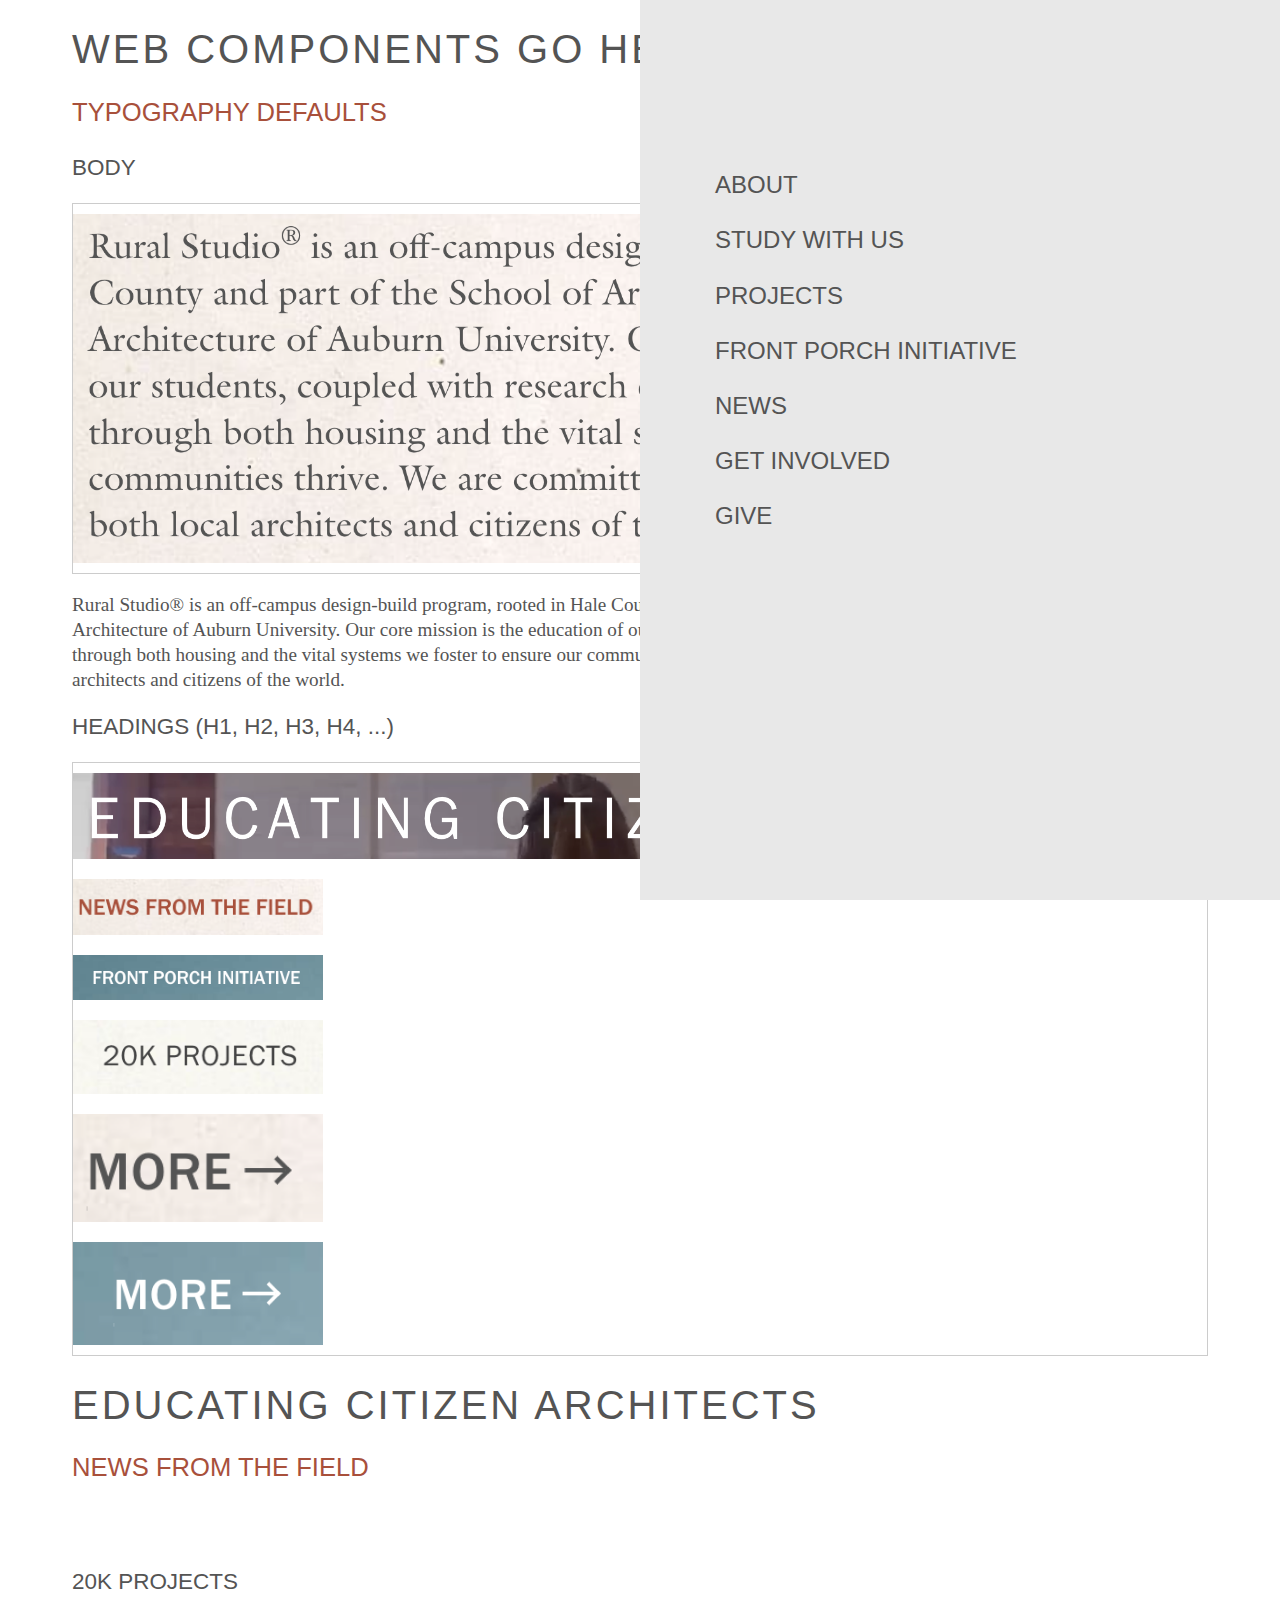
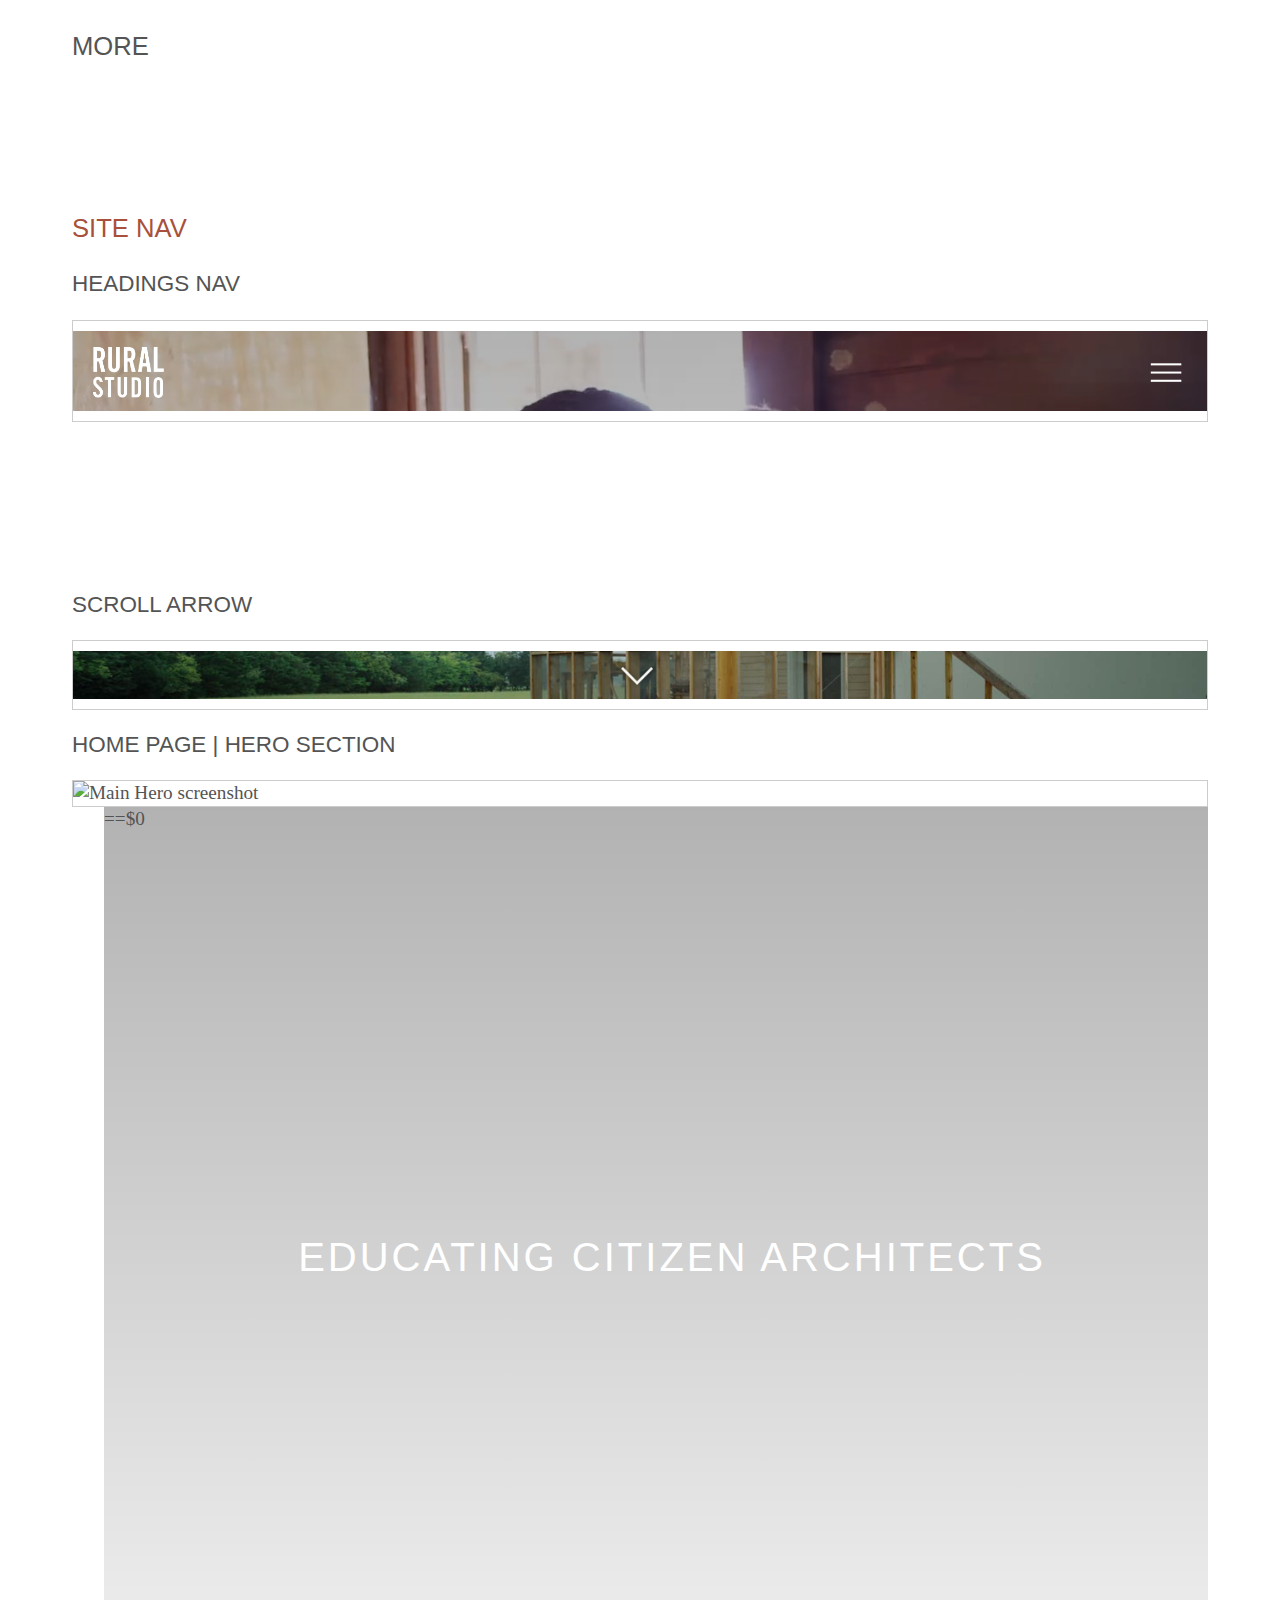
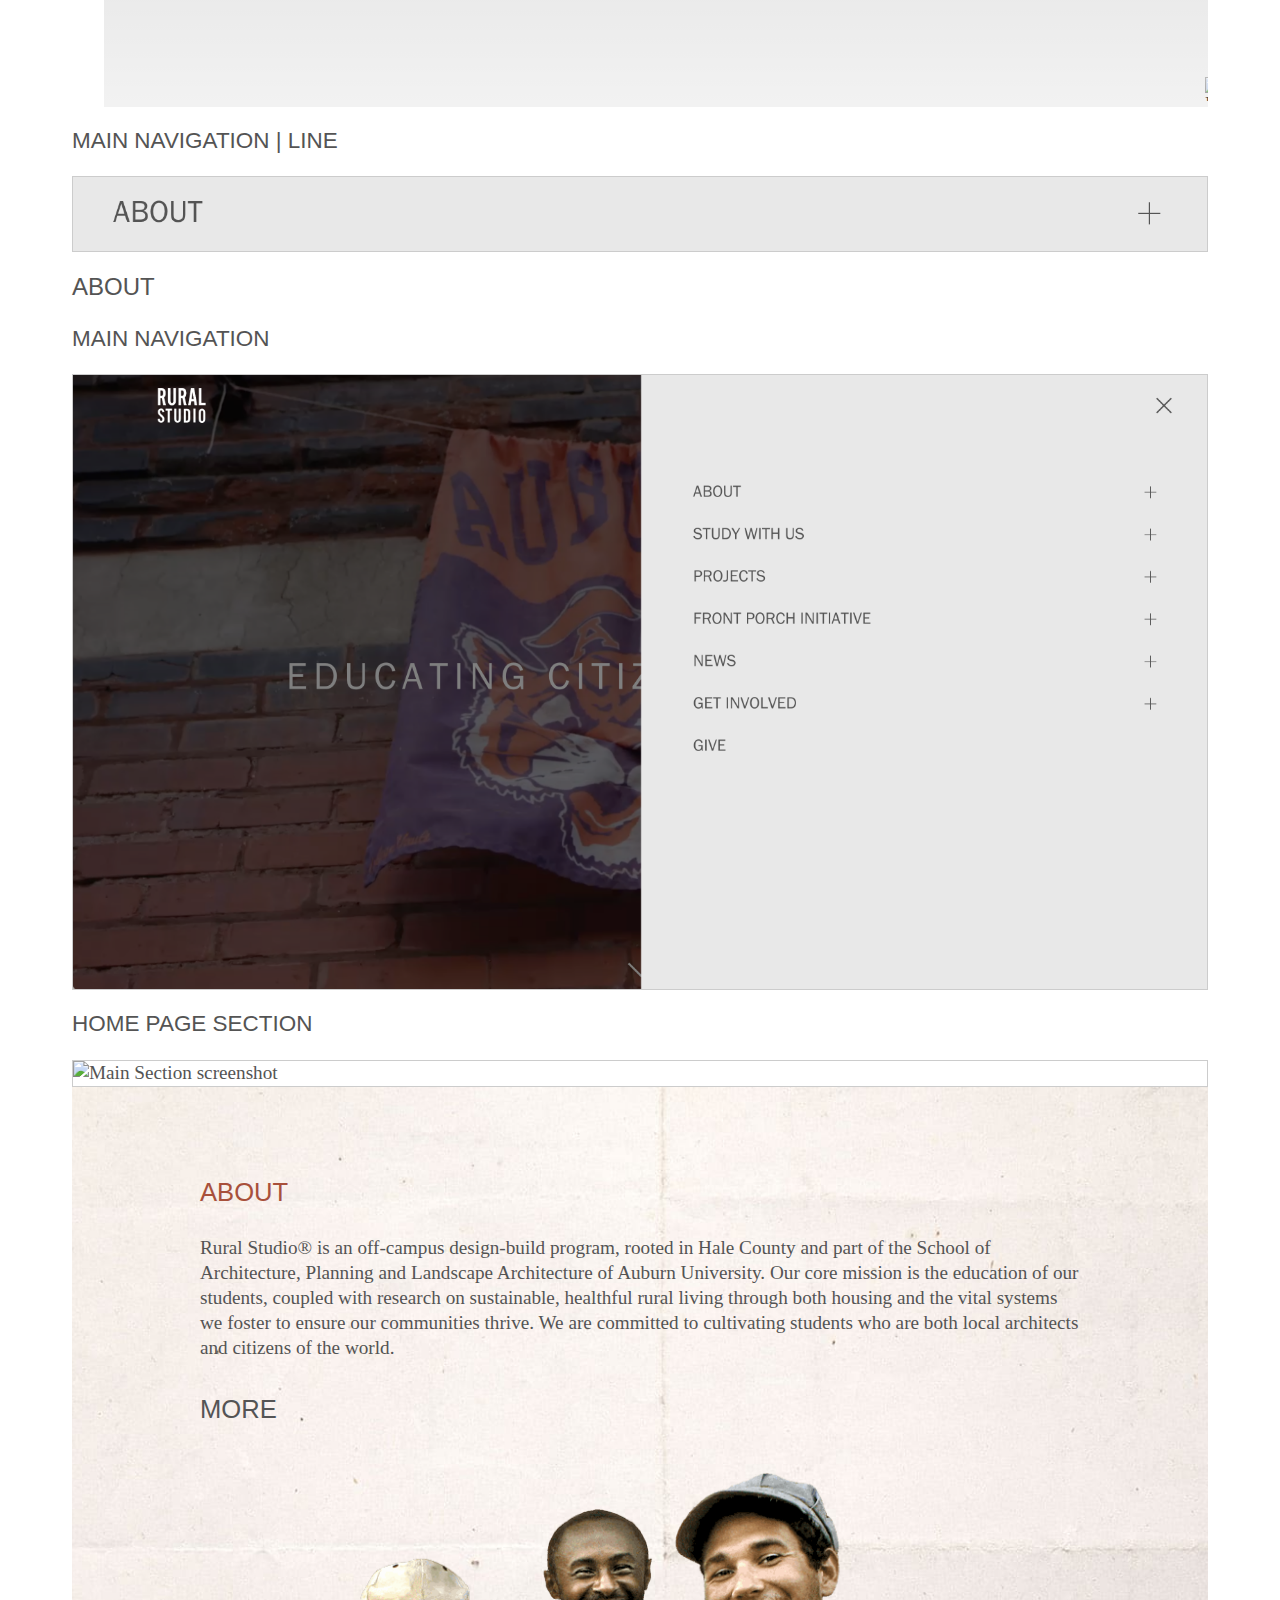
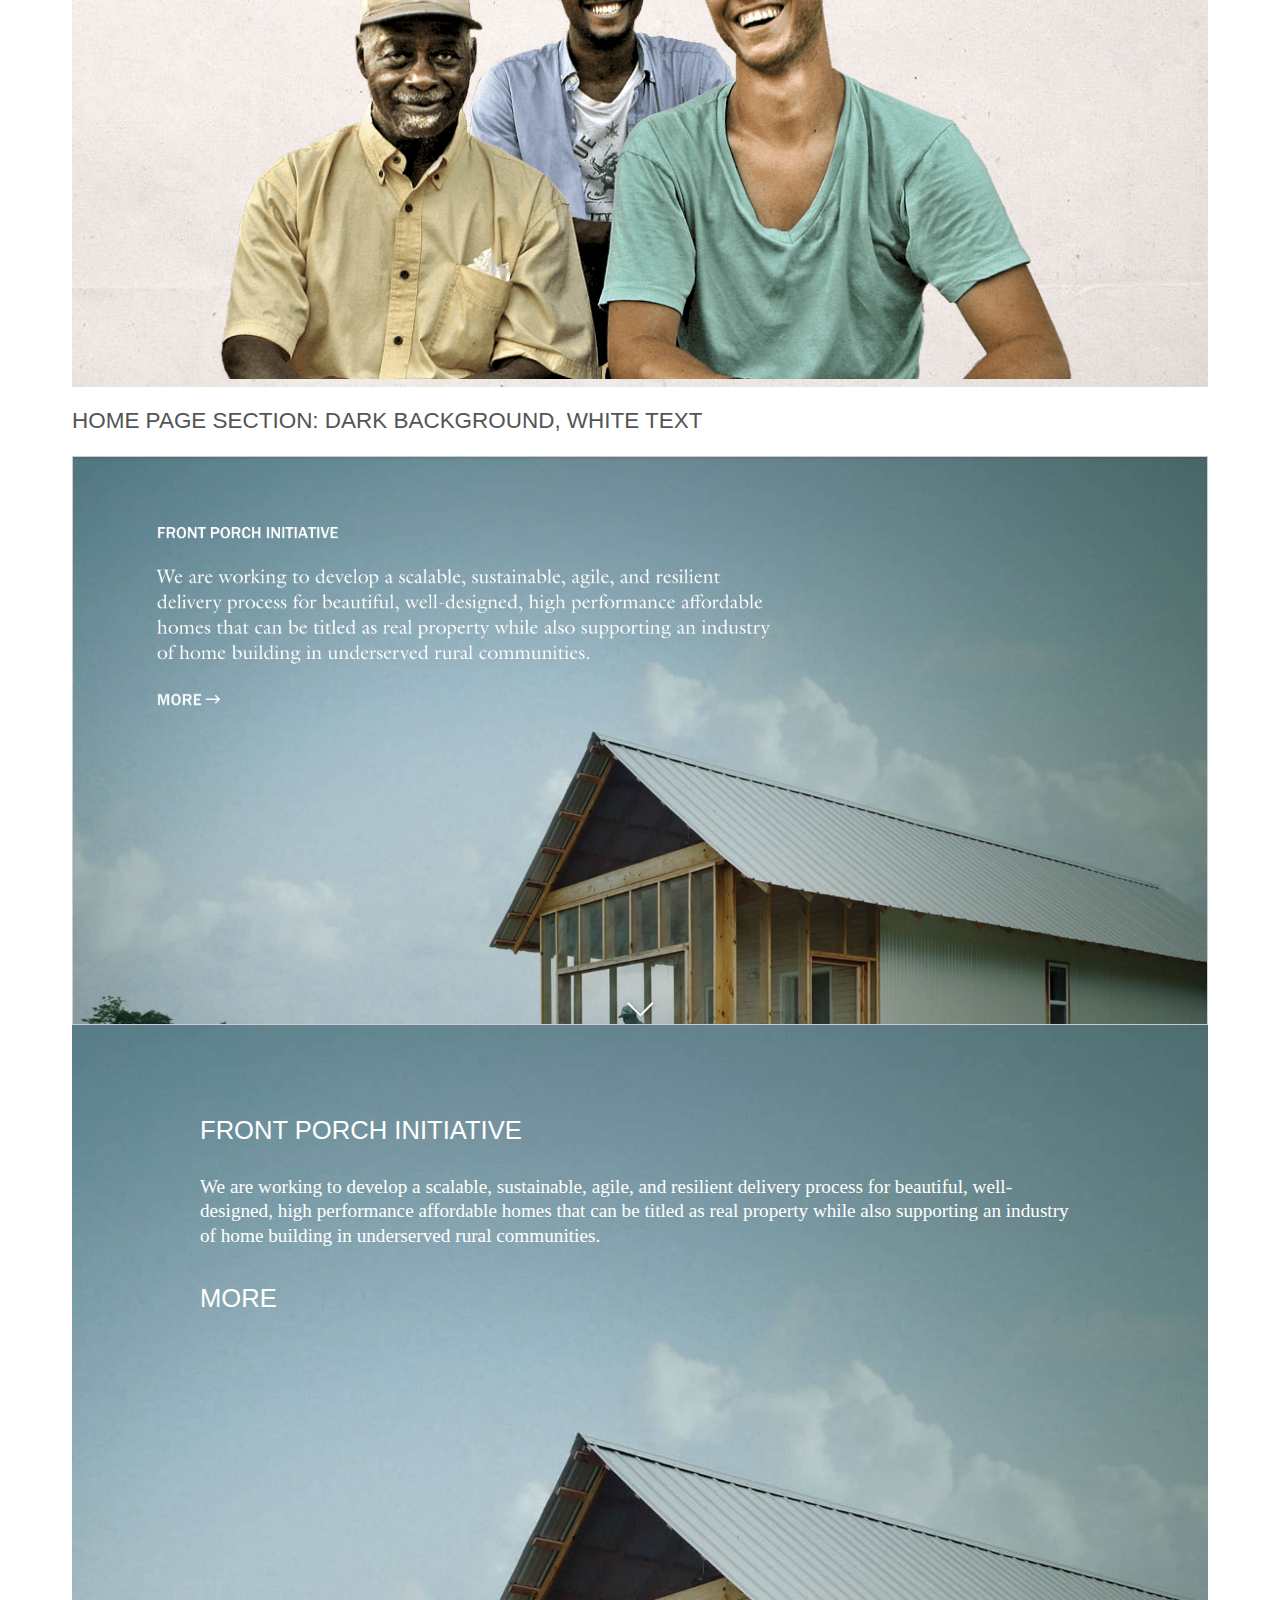
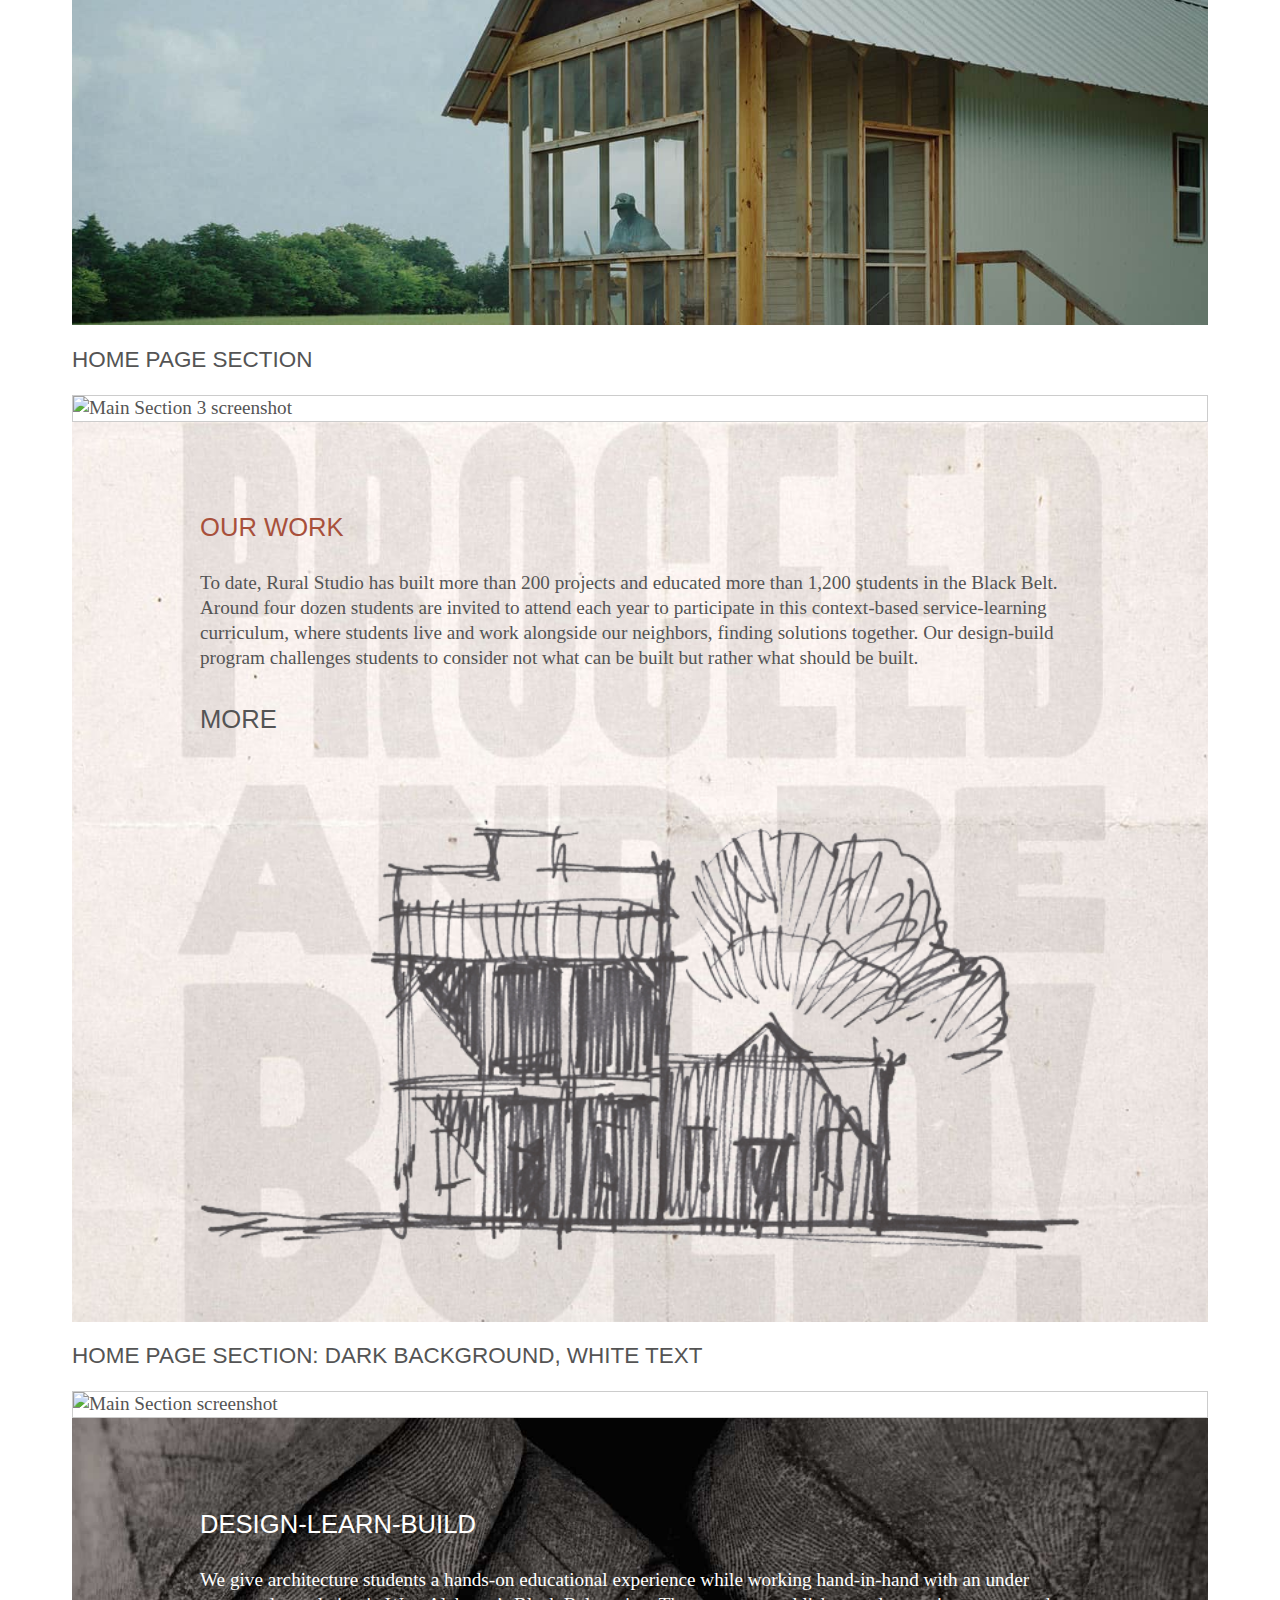
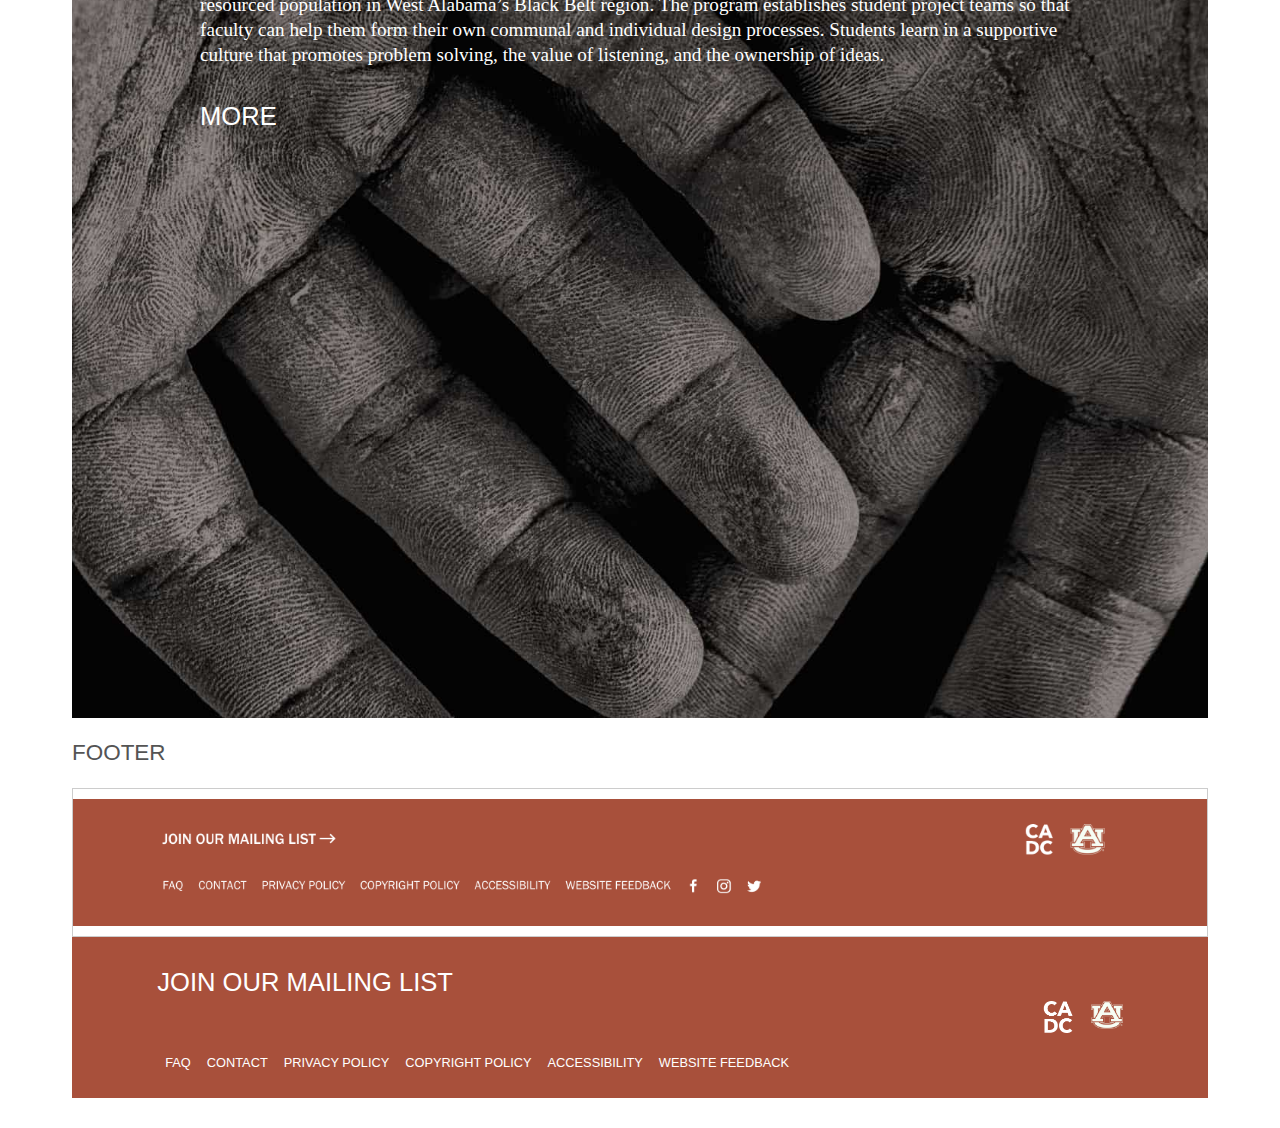
==== commit a1cd3e39: "Add two additional sections, reordered" ====
--- a/components/index.html
+++ b/components/index.html
@@ -99,46 +99,114 @@
         </div>
     </article>
 
+<!--MAIN PAGE HERO SECTION-->
+
+<h3 class="component__name">Home Page | Hero section</h3>
+<div class="component__img">
+    <img srcset="images/main__hero.png 2x" src="images/main__hero.png" alt="Main Hero screenshot"/>
+</div>
+
+<div class="component__code">
+    <section class="main-section main-section--hero">
+        <div class="container">
+            <div class="copy-container--hero">
+                <div class="overlay">
+                    <div class="flex-middle">
+                        <h1 class="hero">EDUCATING CITIZEN ARCHITECTS</h1>
+                    </div>
+                    <div class="video-wrapper" style="background-image: url(https://ruralstudio.org/wp-content/themes/rural-studio/img/Video-Still-2.jpg);"> ==$0
+                        <iframe src="https://player.vimeo.com/video/685615652?background=1&amp;?autoplay=1&amp;loop=1&amp;autopause=0" width="640" height="360" frameborder="0" allow="autoplay; fullscreen" class="hero__video" name="Background video of Rural Studio" title="Background video of Rural Studio" data-ready="true"></iframe>
+                    </div>
+                    <button class="hero__video-toggle">
+                        <img src="http://ruralstudio.org/wp-content/themes/rural-studio/img/icon_pause.svg" alt="Pause">
+                    </button>
+                    <div class="scroll-arrow">
+                        <p class="scroll-icon"><a href="#"><i class="fa-solid fa-angle-down fa-2xl" style="color: white;"></i></a></p>
+                    </div>
+                </div>
+            </div>
+        </div>
+    </section>
+</div>
+
+<!--Main Navigation-->
+
+    <!--Main Navigation Single Line Code-->
+
+    <h3 class="component__name">Main Navigation | Line</h3>
+    <div class="component__img">
+        <img srcset="images/main-nav--line.png 2x" src="images/main-nav--line.png" alt="Main Navigation screenshot"/>
+    </div>
+    <ul class="main-nav__list">
+        <li class="nav-line">
+            <div class="nav-line__wrapper">
+                <a href="#" class="nav-link nav-link--main">About</a>
+                <a href="#" class="nav-link nav-link--main"><i class="fa-solid fa-plus" style="color: #545454;"></i></a>
+            </div>
+        </li>
+    </ul>
     
-    <!--footer-->
-
-    <article class="component">
-        <h3 class="component__name">Footer</h3>
-        <div class="component__img">
-            <img srcset="images/full-footer.png 2x" src="images/full-footer.png" alt="footer screenshot"/>
-        </div>
-        <div class="component__code">
-            <header class="footer">
-                <div class="container">
-                    <div class="site.info__left">
-                        <div class="CTA-arrow-link--white">
-                            <a href="#" class="hover hover--white">Join Our Mailing List <span><i class="fa-solid fa-arrow-right fa-xl"></i></span></a>
-                        </div> <!--end footer CTA-->
-                        <nav class="footer-nav">
-                            <ul class="footer-nav__list">
-                                <li class="footer-nav__list__item"><a href="#" class="nav-link nav-link--footer">FAQ</a></li>
-                                <li class="footer-nav__list__item"><a href="#" class="nav-link nav-link--footer">Contact</a></li>
-                                <li class="footer-nav__list__item"><a href="#" class="nav-link nav-link--footer">Privacy Policy</a></li>
-                                <li class="footer-nav__list__item"><a href="#" class="nav-link nav-link--footer">Copyright Policy</a></li>
-                                <li class="footer-nav__list__item"><a href="#" class="nav-link nav-link--footer">Accessibility</a></li>
-                                <li class="footer-nav__list__item"><a href="#" class="nav-link nav-link--footer">Website Feedback</a></li>
-                                <li class="footer-nav__list__item"><a href="#" class="nav-link nav-link--footer"><i class="fa-brands fa-facebook"></i></a></li>
-                                <li class="footer-nav__list__item"><a href="#" class="nav-link nav-link--footer"><i class="fa-brands fa-instagram"></i></a></li>
-                              <li class="footer-nav__list__item"><a href="#" class="nav-link nav-link--footer"><i class="fa-brands fa-twitter" style="color: #ffffff;"></i></a></li>
-                            </ul>
-                          </nav>
-                    </div> <!--end site.info__left-->
-                    <div class="site.info__right">
-                        <ul class="footer-nav__list">
-                            <li class="footer-nav__list__item"><a href="#" class="nav-link nav-link--footer"><img class="logo--footer" src="../images/logos/cadc.png" alt="CADC logo"></a></li>
-                            <li class="footer-nav__list__item"><a href="#" class="nav-link nav-link--footer"><img class="logo--footer" src="../images/logos/au-logo-light.png" alt="AU logo"></a></li>
-                        </ul>
-                    </div> <!--end site.info__right-->
-                </div> <!--end footer container/flexblox-->
-            </header>
-    </article>
-
-<!--Main section (light background, grey text)-->
+        <!--Main Navigation Full Menu-->
+    
+    <h3 class="component__name">Main Navigation</h3>
+    <div class="component__img">
+        <img srcset="images/main-nav__list.png 2x" src="images/main-nav__list.png" alt="Main Navigation screenshot"/>
+    </div>
+    <div class="component__code">
+        <div class="container">
+            <nav class="primary-nav">
+                <div class="menu-container" id="mySidenav">
+                    <ul class="main-nav__list" id="main">
+                        <a href="javascript:void(0)" class="closebtn" onclick="closeNav()"><i class="fa-solid fa-xmark" style="color: #cecece;"></i></a>
+                        <li class="nav-line">
+                            <div class="nav-line__wrapper">
+                                <a href="#" class="nav-link nav-link--main">About</a>
+                                <a href="#" class="nav-link nav-link--main"><i class="fa-solid fa-plus" style="color: #545454;"></i></a>
+                            </div>
+                        </li>
+                        <li class="nav-line">
+                            <div class="nav-line__wrapper">
+                                <a href="#" class="nav-link nav-link--main">Study With Us</a>
+                                <a href="#" class="nav-link nav-link--main"><i class="fa-solid fa-plus" style="color: #545454;"></i></a>
+                            </div>
+                        </li>
+                        <li class="nav-line">
+                            <div class="nav-line__wrapper">
+                                <a href="#" class="nav-link nav-link--main">Projects</a>
+                                <a href="#" class="nav-link nav-link--main"><i class="fa-solid fa-plus" style="color: #545454;"></i></a>
+                            </div>
+                        </li>
+                        <li class="nav-line">
+                            <div class="nav-line__wrapper">
+                                <a href="#" class="nav-link nav-link--main">Front Porch Initiative</a>
+                                <a href="#" class="nav-link nav-link--main"><i class="fa-solid fa-plus" style="color: #545454;"></i></a>
+                            </div>
+                        </li>
+                        <li class="nav-line">
+                            <div class="nav-line__wrapper">
+                                <a href="#" class="nav-link nav-link--main">News</a>
+                                <a href="#" class="nav-link nav-link--main"><i class="fa-solid fa-plus" style="color: #545454;"></i></a>
+                            </div>
+                        </li>
+                        <li class="nav-line">
+                            <div class="nav-line__wrapper">
+                                <a href="#" class="nav-link nav-link--main">Get Involved</a>
+                                <a href="#" class="nav-link nav-link--main"><i class="fa-solid fa-plus" style="color: #545454;"></i></a>
+                            </div>
+                        </li>
+                        <li class="nav-line">
+                            <div class="nav-line__wrapper">
+                                <a href="#" class="nav-link nav-link--main">Give</a>
+                                <a href="#" class="nav-link nav-link--main"><i class="fa-solid fa-plus" style="color: #545454;"></i></a>
+                            </div>
+                        </li>
+                    </ul>
+                </div><!--End Menu Container-->
+            </nav><!--end primary-nav container-->
+        </div>
+    </div>
+
+<!--Main section 1 (light background, grey text)-->
 
     <h3 class="component__name">Home Page Section</h3>
         <div class="component__img">
@@ -166,7 +234,7 @@
         </section>
     </div>
 
-<!--Main section (dark background, white text)-->
+<!--Main section 2 (dark background, white text)-->
 
 <h3 class="component__name">Home Page Section: Dark Background, White Text</h3>
 <div class="component__img">
@@ -191,112 +259,97 @@
 </section>
 </div>
 
-<!--Main Navigation-->
-
-    <!--Main Navigation Single Line Code-->
-
-<h3 class="component__name">Main Navigation | Line</h3>
+<!--Main section 3 (light background, grey text)-->
+
+<h3 class="component__name">Home Page Section</h3>
 <div class="component__img">
-    <img srcset="images/main-nav--line.png 2x" src="images/main-nav--line.png" alt="Main Navigation screenshot"/>
-</div>
-<ul class="main-nav__list">
-    <li class="nav-line">
-        <div class="nav-line__wrapper">
-            <a href="#" class="nav-link nav-link--main">About</a>
-            <a href="#" class="nav-link nav-link--main"><i class="fa-solid fa-plus" style="color: #545454;"></i></a>
-        </div>
-    </li>
-</ul>
-
-    <!--Main Navigation Full Menu-->
-
-<h3 class="component__name">Main Navigation</h3>
+    <img srcset="images/main__section--on-lite-2.png 2x" src="images/main__section--on-lite-2.png" alt="Main Section 3 screenshot"/>
+</div>
+<div class="component__code">
+<section class="main-section" id="section-3">
+    <div class="container">
+        <div class="copy-container">
+            <h2>Our Work</h2>
+            <p>
+                To date, Rural Studio has built more than 200 projects and educated more than 1,200 students in the Black Belt. Around four dozen students are invited to attend each year to participate in this context-based service-learning curriculum, where students live and work alongside our neighbors, finding solutions together. Our design-build program challenges students to consider not what can be built but rather what should be built.
+            </p>
+            <div class="CTA-arrow-link">
+                <a href="#" class="hover">More <span><i class="fa-solid fa-arrow-right fa-xl"></i></span></a>
+            </div>
+            <div class=".main-section .main-section__image--about">
+                <img class=".main-section__image--our-work" src="../images/red-barn-sketch.png" alt="Red Barn Sketch">
+            </div>
+            <div class="scroll-arrow">
+                <p class="scroll-icon"><a href="#"><i class="fa-solid fa-angle-down fa-2xl" style="color: white;"></i></a></p>
+            </div>
+        </div>
+    </div>
+</section>
+</div>
+
+<!--Main section 4 (dark background, white text)-->
+
+<h3 class="component__name">Home Page Section: Dark Background, White Text</h3>
 <div class="component__img">
-    <img srcset="images/main-nav__list.png 2x" src="images/main-nav__list.png" alt="Main Navigation screenshot"/>
+    <img srcset="images/main__section--on-dark-2.png 2x" src="images/main__section--on-dark-2.png" alt="Main Section screenshot"/>
 </div>
 <div class="component__code">
+<section class="main-section" id="section-4">
     <div class="container">
-        <nav class="primary-nav">
-            <div class="menu-container" id="mySidenav">
-                <ul class="main-nav__list" id="main">
-                    <a href="javascript:void(0)" class="closebtn" onclick="closeNav()"><i class="fa-solid fa-xmark" style="color: #cecece;"></i></a>
-                    <li class="nav-line">
-                        <div class="nav-line__wrapper">
-                            <a href="#" class="nav-link nav-link--main">About</a>
-                            <a href="#" class="nav-link nav-link--main"><i class="fa-solid fa-plus" style="color: #545454;"></i></a>
-                        </div>
-                    </li>
-                    <li class="nav-line">
-                        <div class="nav-line__wrapper">
-                            <a href="#" class="nav-link nav-link--main">Study With Us</a>
-                            <a href="#" class="nav-link nav-link--main"><i class="fa-solid fa-plus" style="color: #545454;"></i></a>
-                        </div>
-                    </li>
-                    <li class="nav-line">
-                        <div class="nav-line__wrapper">
-                            <a href="#" class="nav-link nav-link--main">Projects</a>
-                            <a href="#" class="nav-link nav-link--main"><i class="fa-solid fa-plus" style="color: #545454;"></i></a>
-                        </div>
-                    </li>
-                    <li class="nav-line">
-                        <div class="nav-line__wrapper">
-                            <a href="#" class="nav-link nav-link--main">Front Porch Initiative</a>
-                            <a href="#" class="nav-link nav-link--main"><i class="fa-solid fa-plus" style="color: #545454;"></i></a>
-                        </div>
-                    </li>
-                    <li class="nav-line">
-                        <div class="nav-line__wrapper">
-                            <a href="#" class="nav-link nav-link--main">News</a>
-                            <a href="#" class="nav-link nav-link--main"><i class="fa-solid fa-plus" style="color: #545454;"></i></a>
-                        </div>
-                    </li>
-                    <li class="nav-line">
-                        <div class="nav-line__wrapper">
-                            <a href="#" class="nav-link nav-link--main">Get Involved</a>
-                            <a href="#" class="nav-link nav-link--main"><i class="fa-solid fa-plus" style="color: #545454;"></i></a>
-                        </div>
-                    </li>
-                    <li class="nav-line">
-                        <div class="nav-line__wrapper">
-                            <a href="#" class="nav-link nav-link--main">Give</a>
-                            <a href="#" class="nav-link nav-link--main"><i class="fa-solid fa-plus" style="color: #545454;"></i></a>
-                        </div>
-                    </li>
-                </ul>
-            </div><!--End Menu Container-->
-        </nav><!--end primary-nav container-->
-    </div>
-</div>
-
-<!--MAIN PAGE HERO SECTION-->
-
-    <h3 class="component__name">Home Page | Hero section</h3>
+        <div class="copy-container">
+            <h2 class="white-font">Design-Learn-Build</h2>
+            <p class="section-text--white">
+                We give architecture students a hands-on educational experience while working hand-in-hand with an under resourced population in West Alabama’s Black Belt region. The program establishes student project teams so that faculty can help them form their own communal and individual design processes. Students learn in a supportive culture that promotes problem solving, the value of listening, and the ownership of ideas.
+            </p>
+            <div class="CTA-arrow-link--white">
+                <a href="#" class="hover hover--white">More <span><i class="fa-solid fa-arrow-right fa-xl"></i></span></a>
+            </div>
+            <div class="scroll-arrow">
+                <p class="scroll-icon"><a href="#"><i class="fa-solid fa-angle-down fa-2xl" style="color: white;"></i></a></p>
+            </div>
+        </div>
+    </div>
+</section>
+</div>
+
+    
+<!--footer-->
+
+<article class="component">
+    <h3 class="component__name">Footer</h3>
     <div class="component__img">
-        <img srcset="images/main__hero.png 2x" src="images/main__hero.png" alt="Main Hero screenshot"/>
-    </div>
-
+        <img srcset="images/full-footer.png 2x" src="images/full-footer.png" alt="footer screenshot"/>
+    </div>
     <div class="component__code">
-        <section class="main-section main-section--hero">
+        <header class="footer">
             <div class="container">
-                <div class="copy-container--hero">
-                    <div class="overlay">
-                        <div class="flex-middle">
-                            <h1 class="hero">EDUCATING CITIZEN ARCHITECTS</h1>
-                        </div>
-                        <div class="video-wrapper" style="background-image: url(https://ruralstudio.org/wp-content/themes/rural-studio/img/Video-Still-2.jpg);"> ==$0
-                            <iframe src="https://player.vimeo.com/video/685615652?background=1&amp;?autoplay=1&amp;loop=1&amp;autopause=0" width="640" height="360" frameborder="0" allow="autoplay; fullscreen" class="hero__video" name="Background video of Rural Studio" title="Background video of Rural Studio" data-ready="true"></iframe>
-                        </div>
-                        <button class="hero__video-toggle">
-                            <img src="http://ruralstudio.org/wp-content/themes/rural-studio/img/icon_pause.svg" alt="Pause">
-                        </button>
-                        <div class="scroll-arrow">
-                            <p class="scroll-icon"><a href="#"><i class="fa-solid fa-angle-down fa-2xl" style="color: white;"></i></a></p>
-                        </div>
-                    </div>
-                </div>
-            </div>
-        </section>
-    </div>
+                <div class="site.info__left">
+                    <div class="CTA-arrow-link--white">
+                        <a href="#" class="hover hover--white">Join Our Mailing List <span><i class="fa-solid fa-arrow-right fa-xl"></i></span></a>
+                    </div> <!--end footer CTA-->
+                    <nav class="footer-nav">
+                        <ul class="footer-nav__list">
+                            <li class="footer-nav__list__item"><a href="#" class="nav-link nav-link--footer">FAQ</a></li>
+                            <li class="footer-nav__list__item"><a href="#" class="nav-link nav-link--footer">Contact</a></li>
+                            <li class="footer-nav__list__item"><a href="#" class="nav-link nav-link--footer">Privacy Policy</a></li>
+                            <li class="footer-nav__list__item"><a href="#" class="nav-link nav-link--footer">Copyright Policy</a></li>
+                            <li class="footer-nav__list__item"><a href="#" class="nav-link nav-link--footer">Accessibility</a></li>
+                            <li class="footer-nav__list__item"><a href="#" class="nav-link nav-link--footer">Website Feedback</a></li>
+                            <li class="footer-nav__list__item"><a href="#" class="nav-link nav-link--footer"><i class="fa-brands fa-facebook"></i></a></li>
+                            <li class="footer-nav__list__item"><a href="#" class="nav-link nav-link--footer"><i class="fa-brands fa-instagram"></i></a></li>
+                          <li class="footer-nav__list__item"><a href="#" class="nav-link nav-link--footer"><i class="fa-brands fa-twitter" style="color: #ffffff;"></i></a></li>
+                        </ul>
+                      </nav>
+                </div> <!--end site.info__left-->
+                <div class="site.info__right">
+                    <ul class="footer-nav__list">
+                        <li class="footer-nav__list__item"><a href="#" class="nav-link nav-link--footer"><img class="logo--footer" src="../images/logos/cadc.png" alt="CADC logo"></a></li>
+                        <li class="footer-nav__list__item"><a href="#" class="nav-link nav-link--footer"><img class="logo--footer" src="../images/logos/au-logo-light.png" alt="AU logo"></a></li>
+                    </ul>
+                </div> <!--end site.info__right-->
+            </div> <!--end footer container/flexblox-->
+        </header>
+</article>
       
 </div>
 </body>
--- a/css/main.css
+++ b/css/main.css
@@ -230,7 +230,12 @@
 #section-2 {
     background-image: url(../images/front-porch-initiative.jpg);
 }
-
+#section-3 {
+    background-image: url(../images/home-paper-text-bg.jpg);
+}
+#section-4 {
+    background-image: url(../images/home-hands-bg.jpg);
+}
 /* MAIN PAGE HERO SECTION */
 
 .main-section--hero {
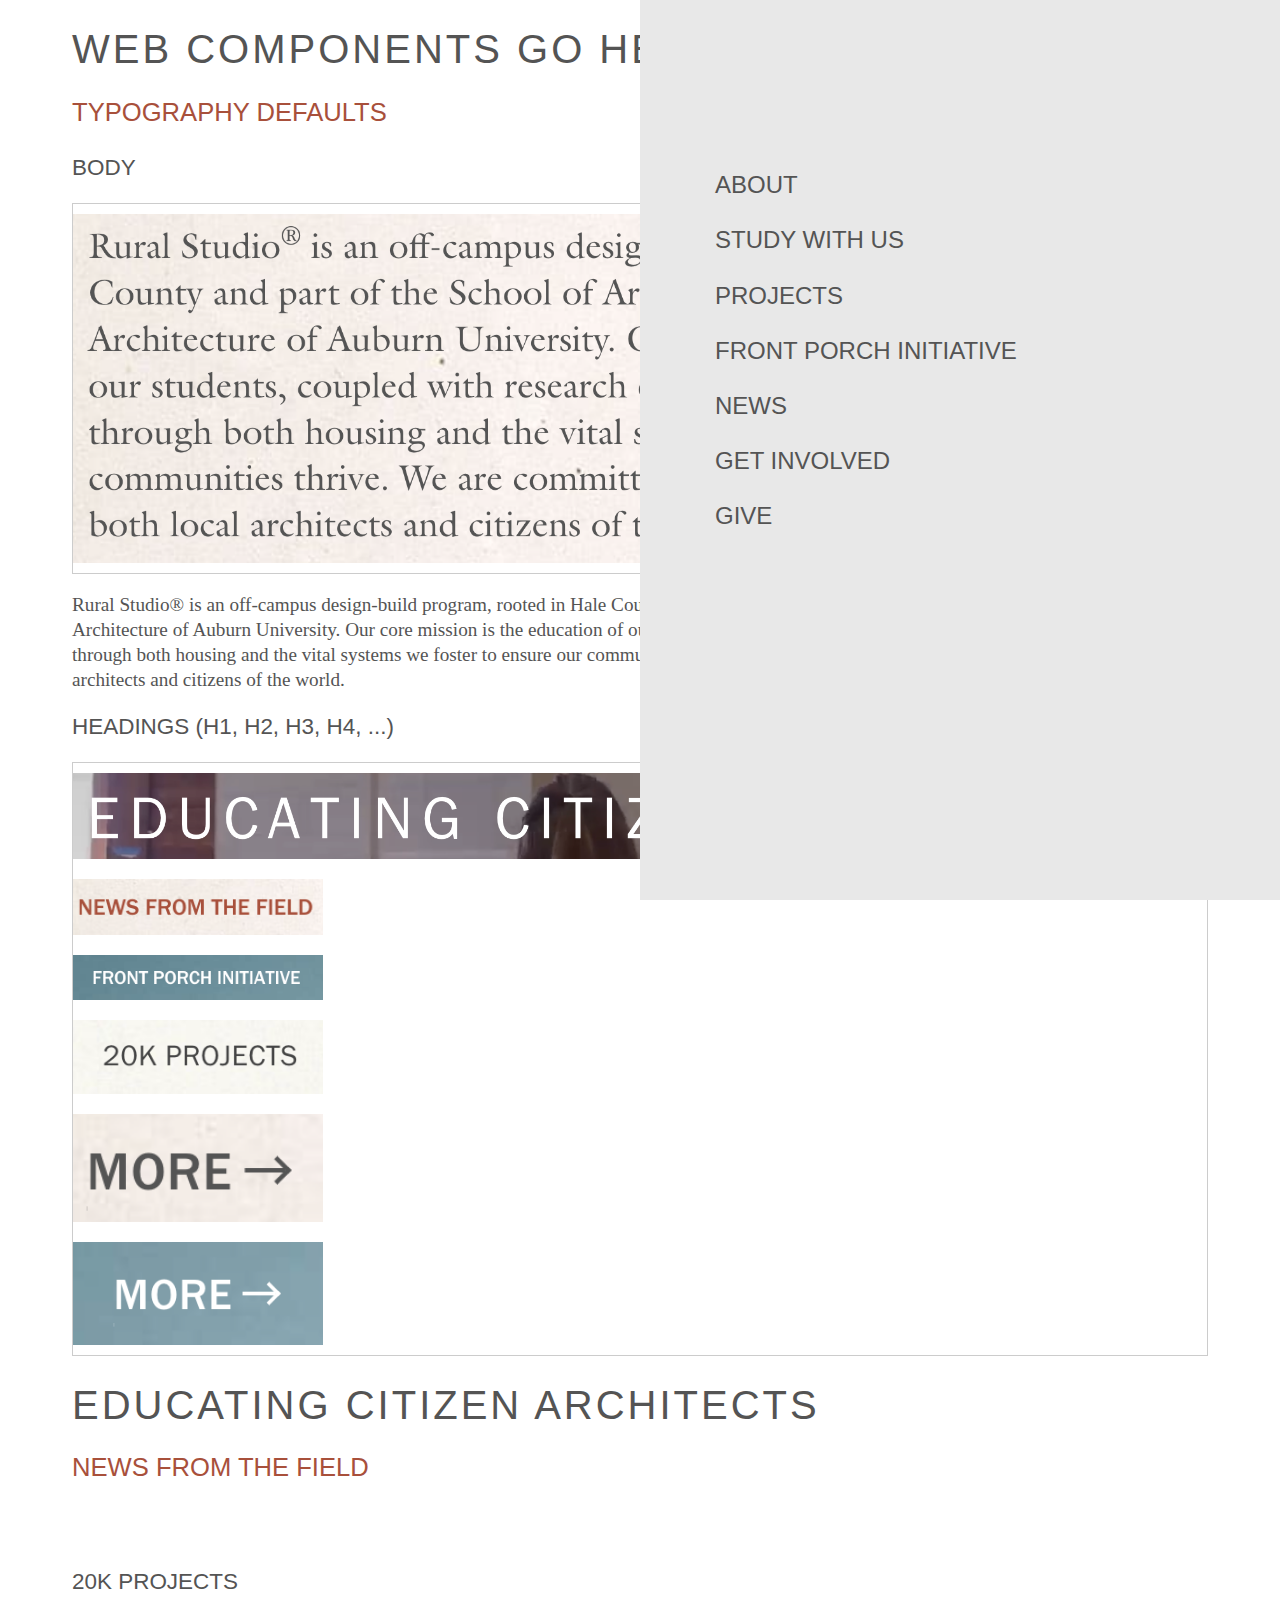
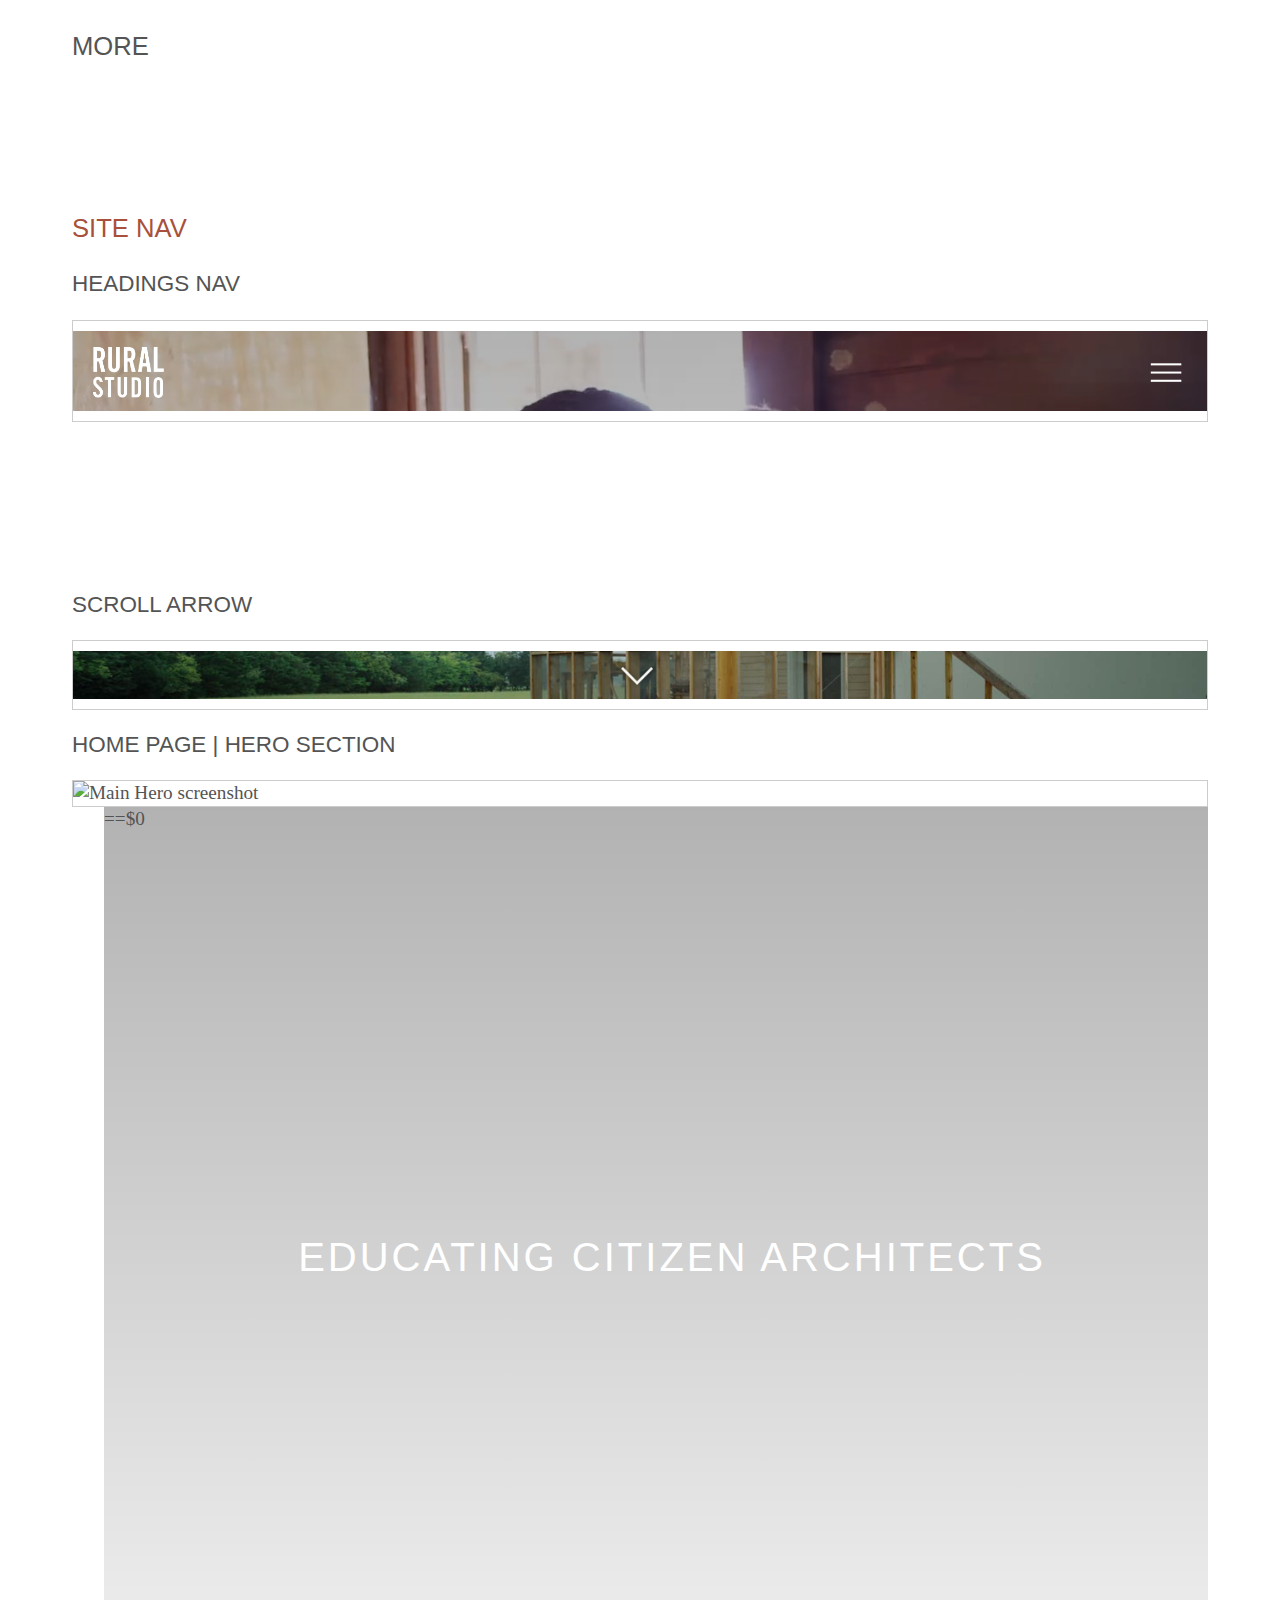
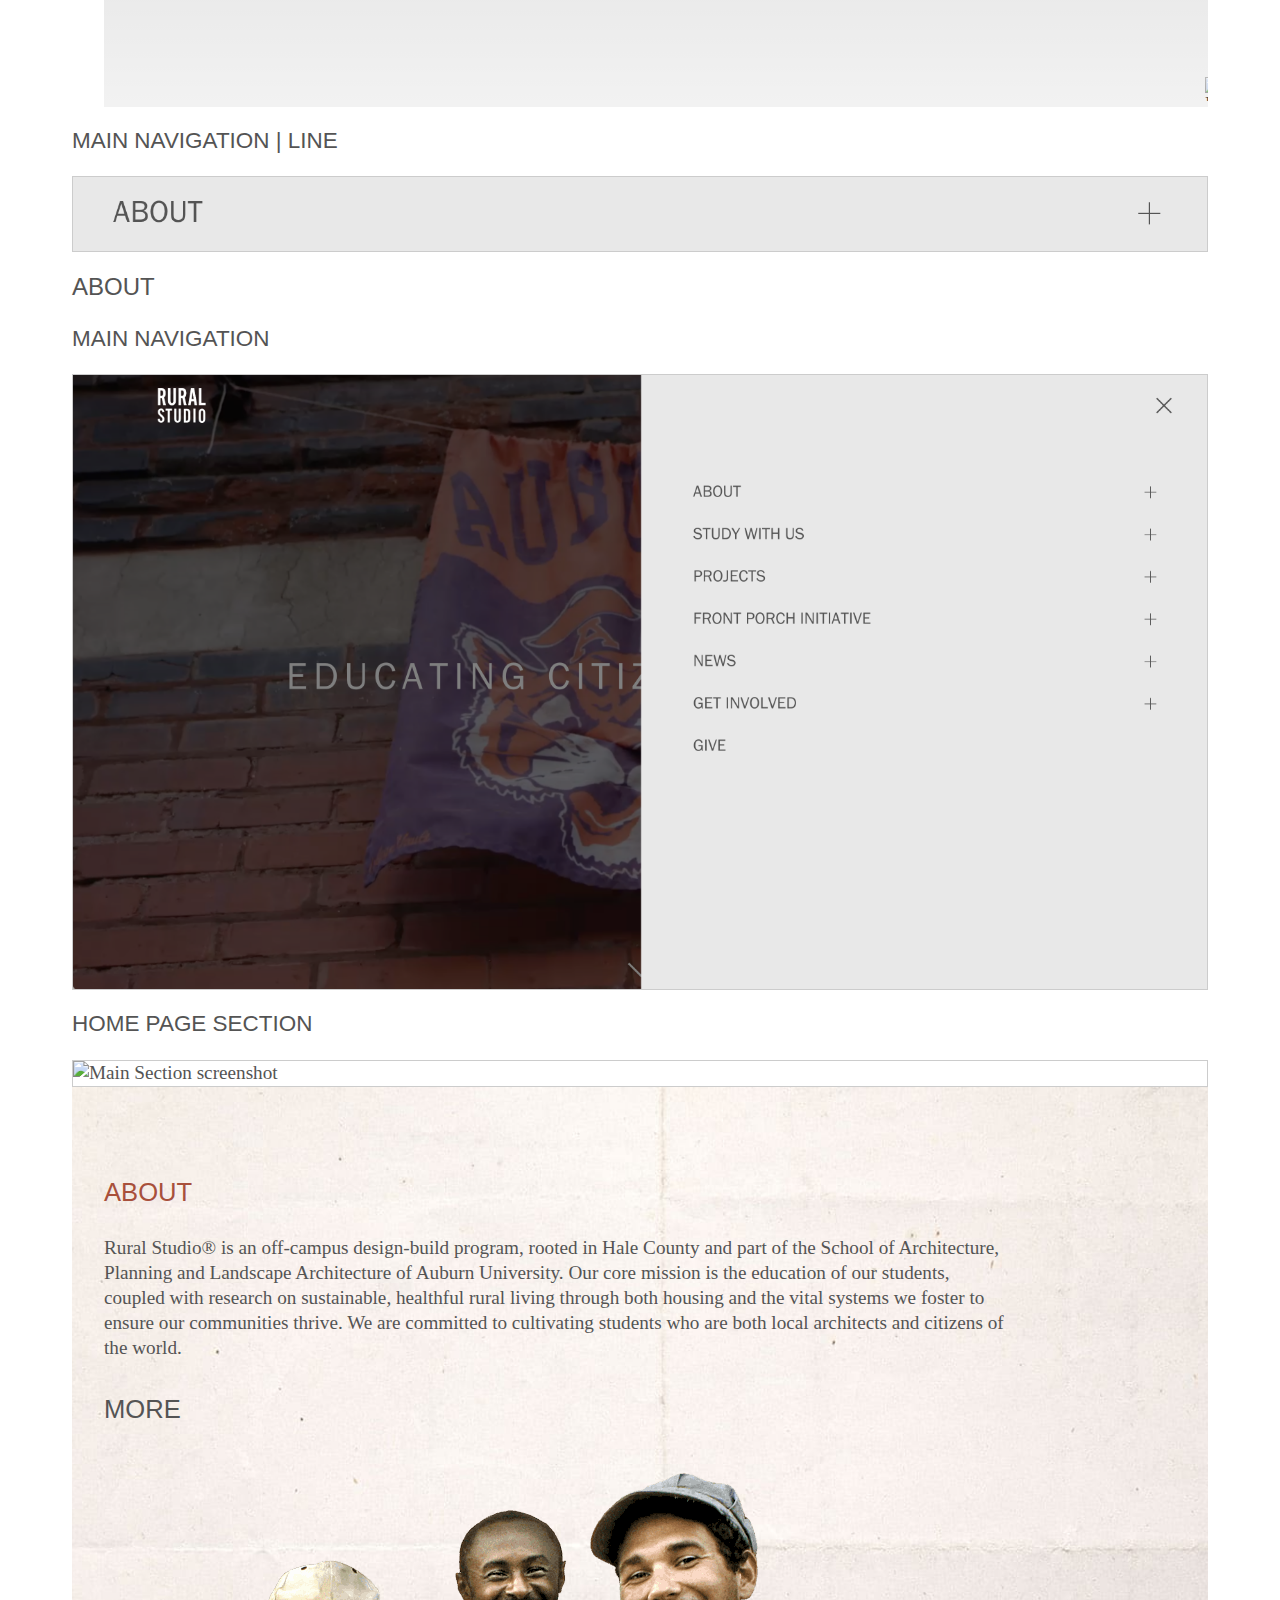
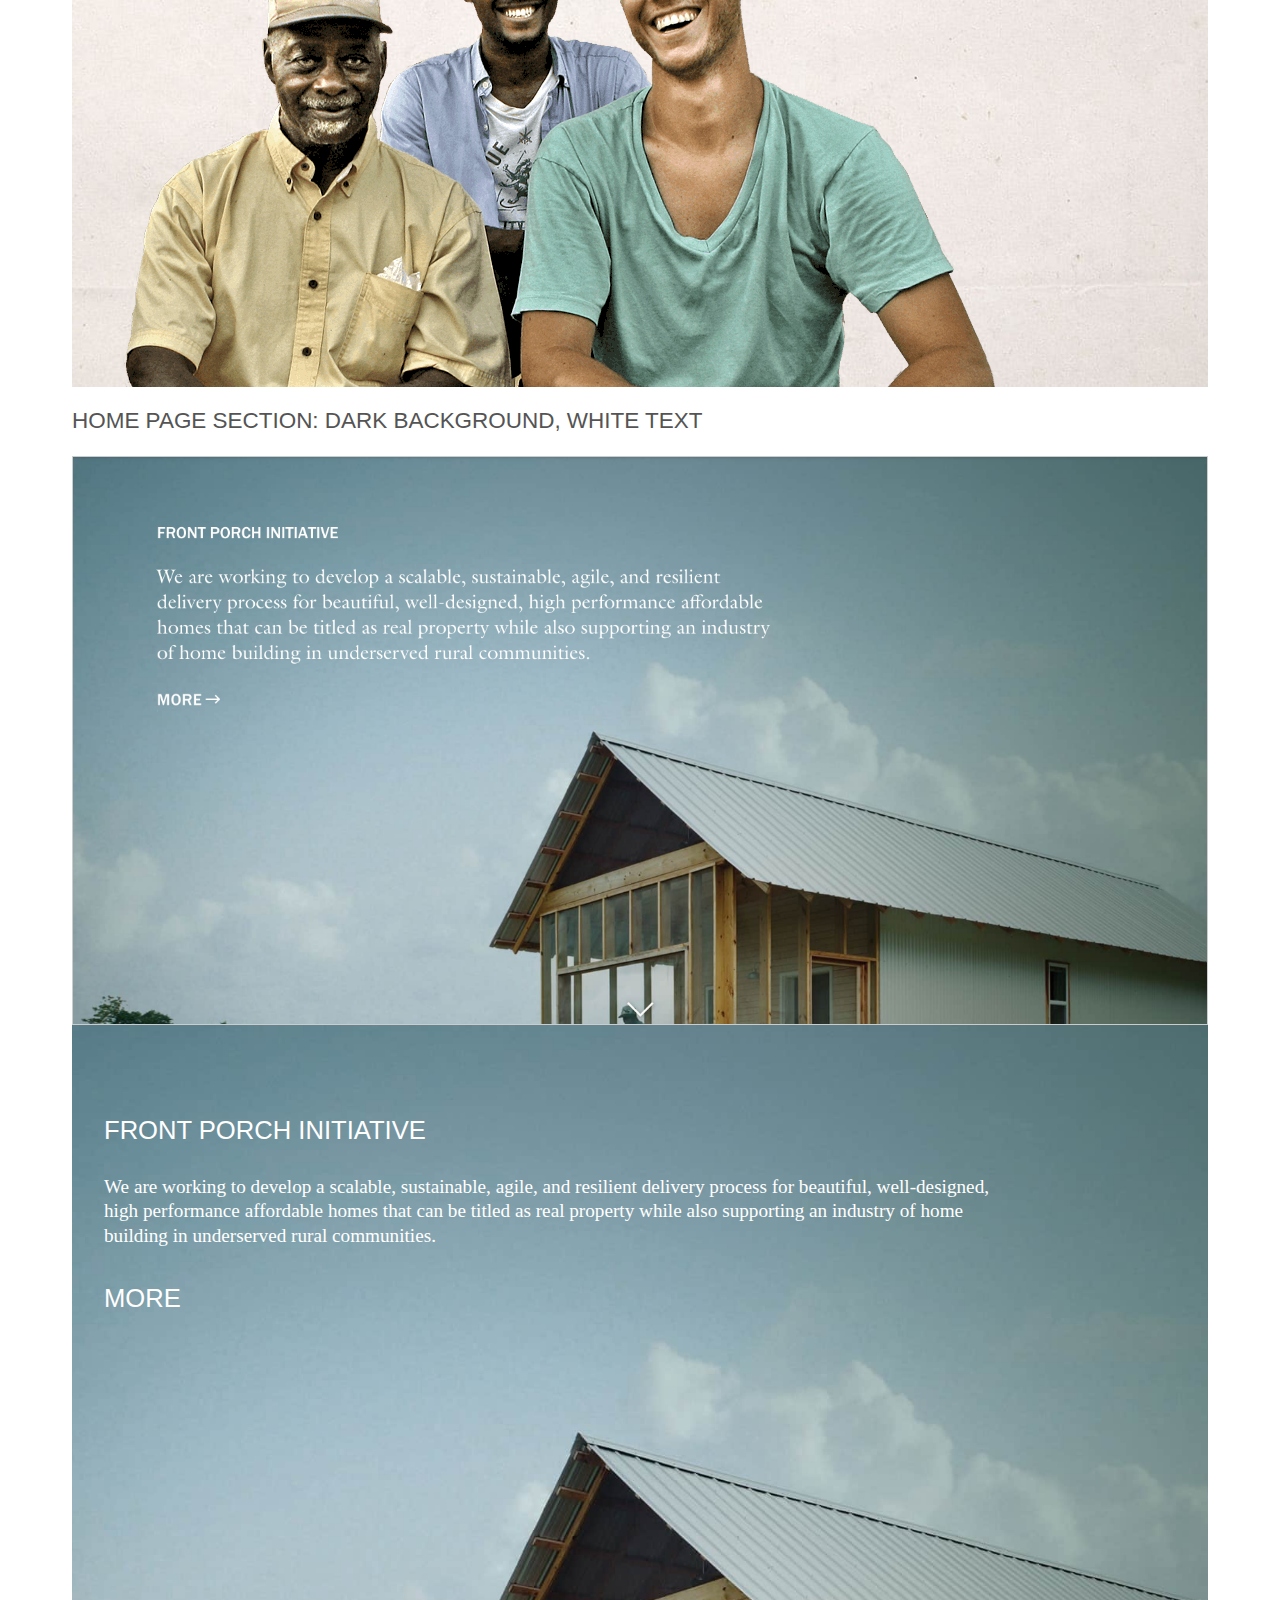
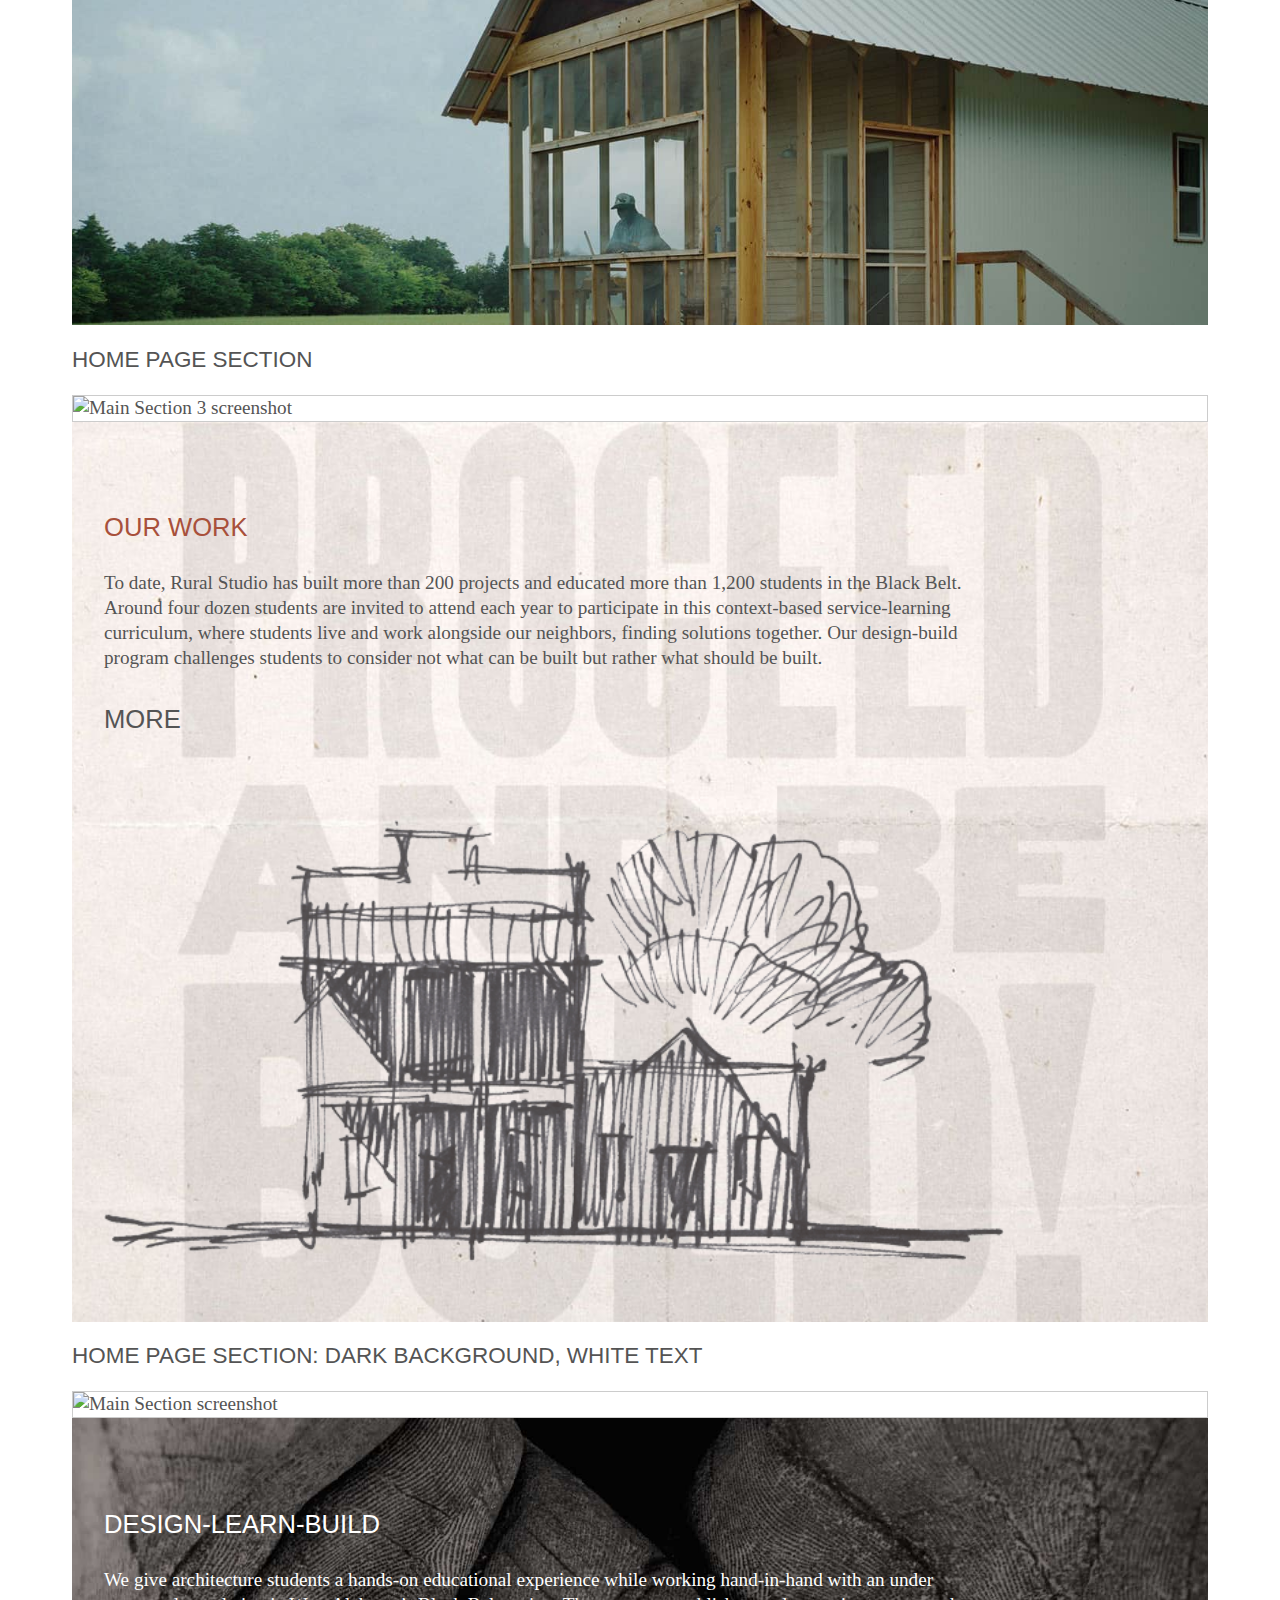
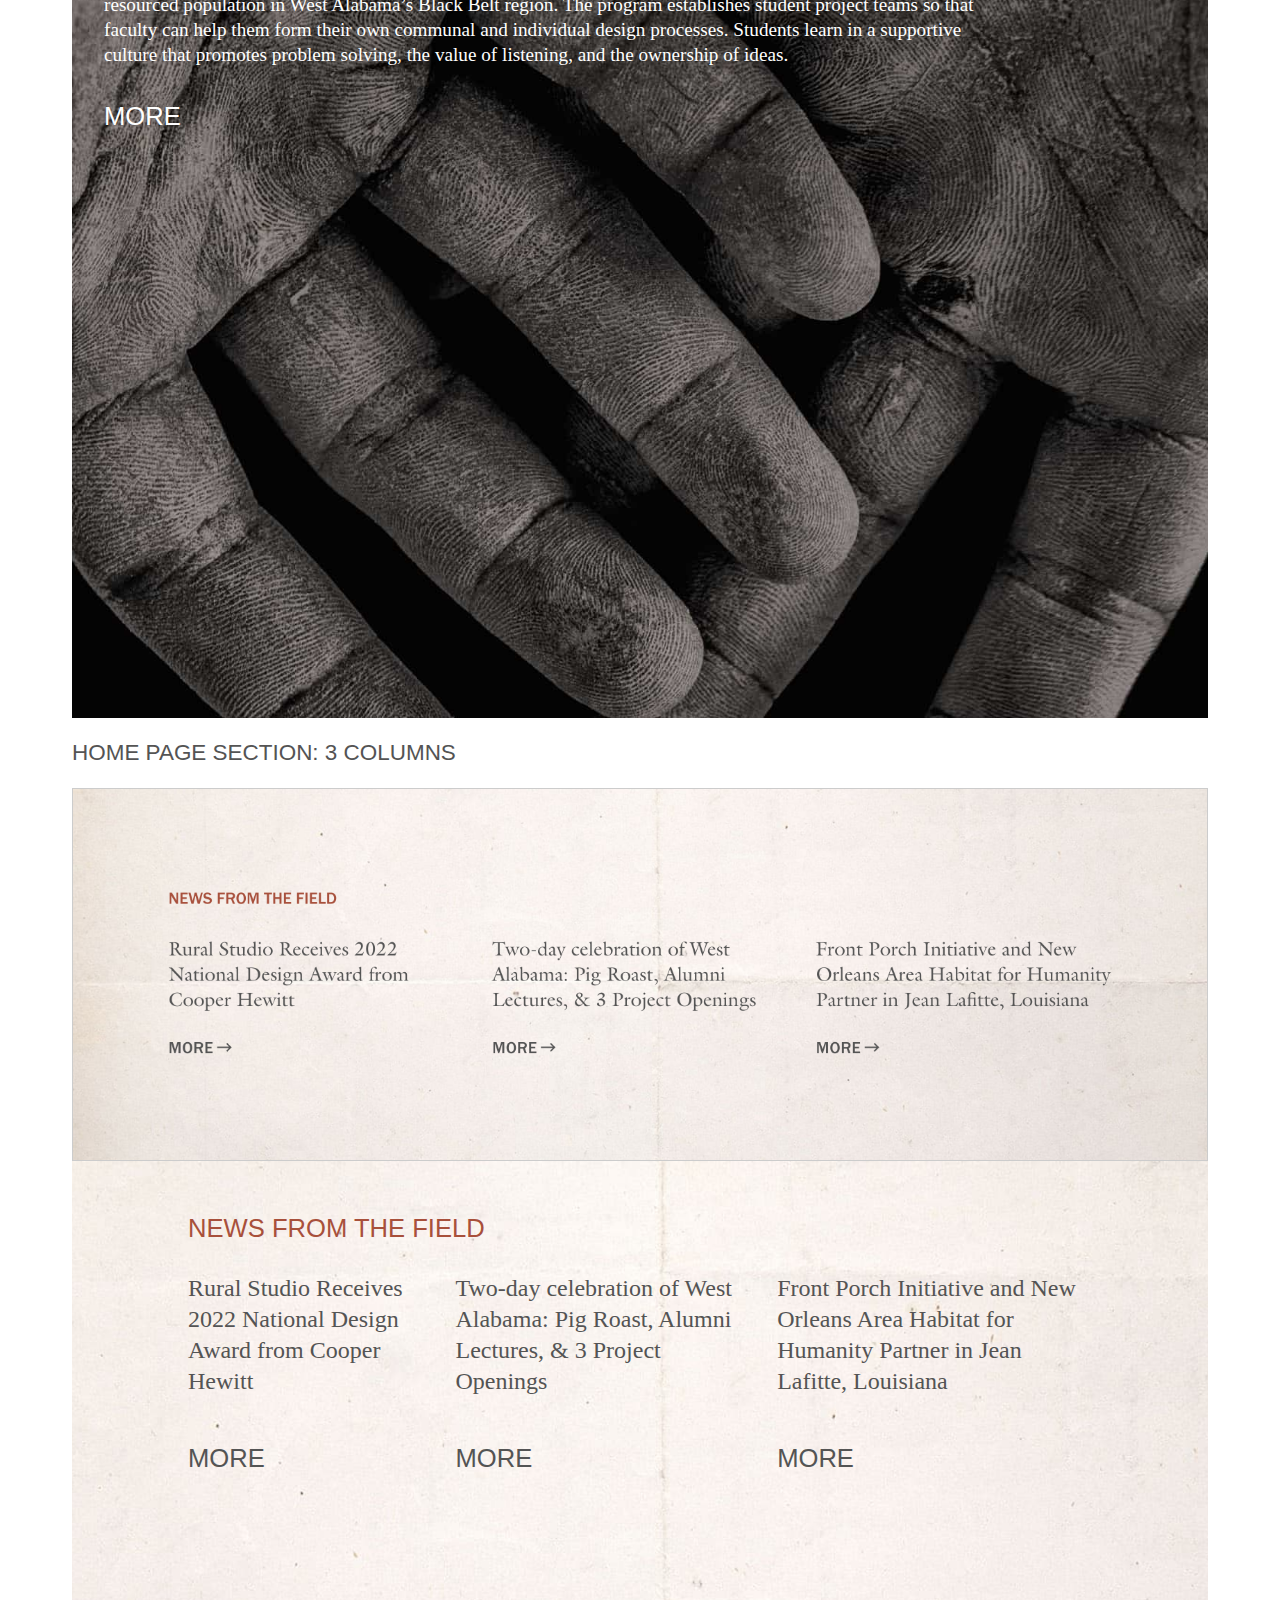
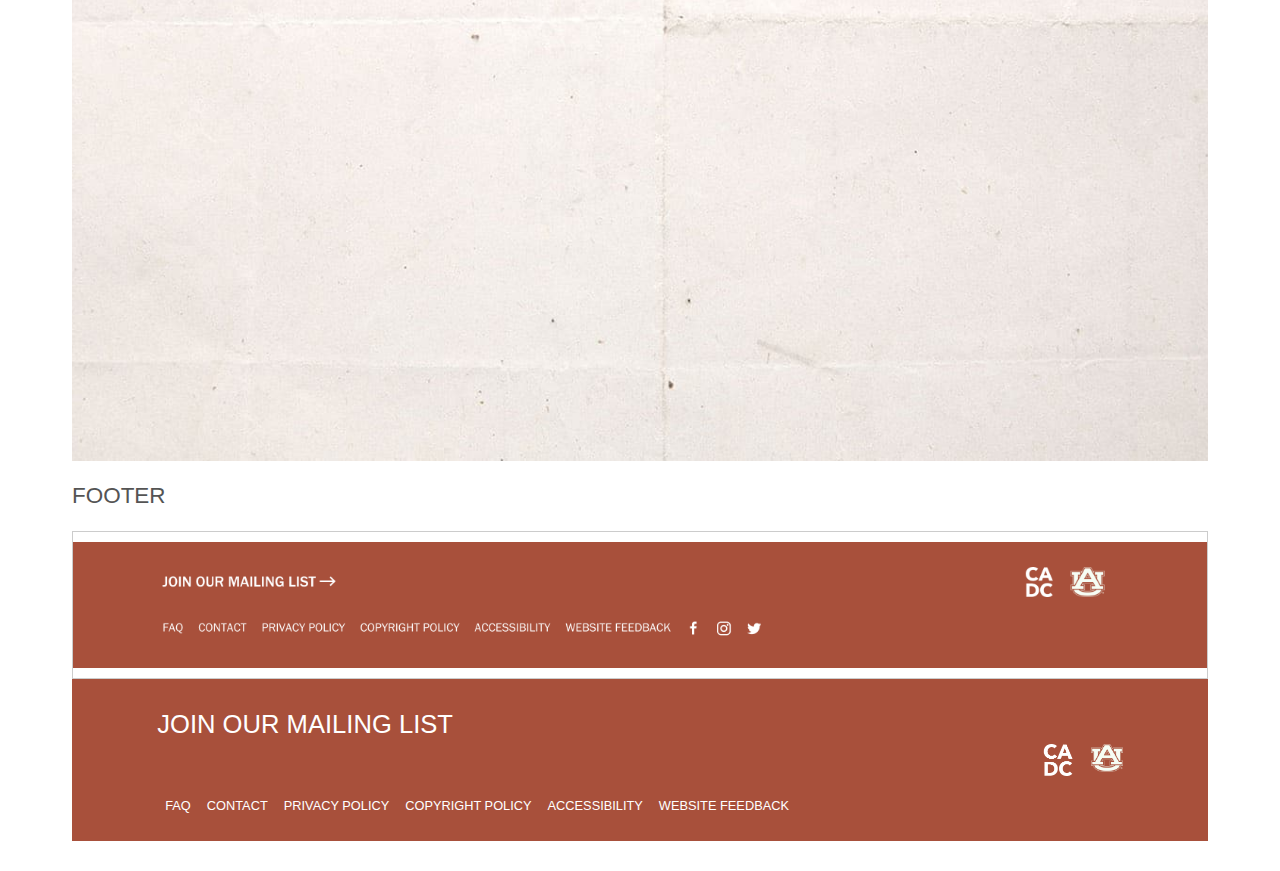
==== commit a7fc365e: "Add 3 column section" ====
--- a/components/index.html
+++ b/components/index.html
@@ -49,10 +49,10 @@
             <h2 class="white-font">Front Porch Initiative</h2>
             <h3>20K Projects</h3>
             <div class="CTA-arrow-link">
-                <a href="#" class="hover">More <span><i class="fa-solid fa-arrow-right fa-xl"></i></span></a>
+                <a href="#" class="hover">More <span><i class="fa-solid fa-arrow-right fa-l"></i></span></a>
             </div>
             <div class="CTA-arrow-link--white">
-                <a href="#" class="hover hover--white">More <span><i class="fa-solid fa-arrow-right fa-xl"></i></span></a>
+                <a href="#" class="hover hover--white">More <span><i class="fa-solid fa-arrow-right fa-l"></i></span></a>
             </div>
         </div>
     </article>
@@ -72,7 +72,7 @@
                 <div class="container">
                     <div class="top-branding">
                         <p class="logo"><a href="#"><img class="logo" src="../images/logos/RuralStudio_Wordmark_WHT.png" alt="Rural Studio logo"></a></p>
-                        <p class="site-header__menu-icon"><a href="#" class="nav-link"><i class="fa-sharp fa-solid fa-bars fa-xl" style="color: #ffffff;"></i></a></p>
+                        <p class="site-header__menu-icon"><a href="#" class="nav-link"><i class="fa-sharp fa-solid fa-bars fa-l" style="color: #ffffff;"></i></a></p>
                     </div>
                    <!-- TEST--> 
                    <!--
@@ -221,7 +221,7 @@
                         Rural Studio® is an off-campus design-build program, rooted in Hale County and part of the School of Architecture, Planning and Landscape Architecture of Auburn University. Our core mission is the education of our students, coupled with research on sustainable, healthful rural living through both housing and the vital systems we foster to ensure our communities thrive. We are committed to cultivating students who are both local architects and citizens of the world.
                     </p>
                     <div class="CTA-arrow-link">
-                        <a href="#" class="hover">More <span><i class="fa-solid fa-arrow-right fa-xl"></i></span></a>
+                        <a href="#" class="hover">More <span><i class="fa-solid fa-arrow-right fa-l"></i></span></a>
                     </div>
                     <div class=".main-section .main-section__image--about">
                         <img class=".main-section__image--about" src="../images/RS-group-color.png" alt="Three men sitting together smiling">
@@ -249,7 +249,7 @@
                 We are working to develop a scalable, sustainable, agile, and resilient delivery process for beautiful, well-designed, high performance affordable homes that can be titled as real property while also supporting an industry of home building in underserved rural communities.
             </p>
             <div class="CTA-arrow-link--white">
-                <a href="#" class="hover hover--white">More <span><i class="fa-solid fa-arrow-right fa-xl"></i></span></a>
+                <a href="#" class="hover hover--white">More <span><i class="fa-solid fa-arrow-right fa-l"></i></span></a>
             </div>
             <div class="scroll-arrow">
                 <p class="scroll-icon"><a href="#"><i class="fa-solid fa-angle-down fa-2xl" style="color: white;"></i></a></p>
@@ -274,7 +274,7 @@
                 To date, Rural Studio has built more than 200 projects and educated more than 1,200 students in the Black Belt. Around four dozen students are invited to attend each year to participate in this context-based service-learning curriculum, where students live and work alongside our neighbors, finding solutions together. Our design-build program challenges students to consider not what can be built but rather what should be built.
             </p>
             <div class="CTA-arrow-link">
-                <a href="#" class="hover">More <span><i class="fa-solid fa-arrow-right fa-xl"></i></span></a>
+                <a href="#" class="hover">More <span><i class="fa-solid fa-arrow-right fa-l"></i></span></a>
             </div>
             <div class=".main-section .main-section__image--about">
                 <img class=".main-section__image--our-work" src="../images/red-barn-sketch.png" alt="Red Barn Sketch">
@@ -302,10 +302,46 @@
                 We give architecture students a hands-on educational experience while working hand-in-hand with an under resourced population in West Alabama’s Black Belt region. The program establishes student project teams so that faculty can help them form their own communal and individual design processes. Students learn in a supportive culture that promotes problem solving, the value of listening, and the ownership of ideas.
             </p>
             <div class="CTA-arrow-link--white">
-                <a href="#" class="hover hover--white">More <span><i class="fa-solid fa-arrow-right fa-xl"></i></span></a>
+                <a href="#" class="hover hover--white">More <span><i class="fa-solid fa-arrow-right fa-l"></i></span></a>
             </div>
             <div class="scroll-arrow">
                 <p class="scroll-icon"><a href="#"><i class="fa-solid fa-angle-down fa-2xl" style="color: white;"></i></a></p>
+            </div>
+        </div>
+    </div>
+</section>
+</div>
+
+<!--Main section 5 | 3 columns (light background, grey text)-->
+
+<h3 class="component__name">Home Page Section: 3 columns</h3>
+<div class="component__img">
+    <img srcset="images/main__section--3-column.png 2x" src="images/main__section--3-column.png" alt="Main Section screenshot"/>
+</div>
+<div class="component__code">
+<section class="main-section" id="section-1">
+    <div class="container">
+        <div class="copy-container--news">
+            <h2 class="h2--news">News from the Field</h2>
+            <div class="news__flex-container">
+                <div class="news__column">
+                    <div class="news__headline">Rural Studio Receives 2022 National Design Award from Cooper Hewitt</div>
+                    <div class="CTA-arrow-link">
+                        <a href="#" class="hover">More <span><i class="fa-solid fa-arrow-right fa-l"></i></span></a>
+                    </div>
+                </div>
+                <div class="news__column">
+                    <div class="news__headline">Two-day celebration of West Alabama: Pig Roast, Alumni Lectures, & 3 Project Openings</div>
+                    <div class="CTA-arrow-link">
+                        <a href="#" class="hover">More <span><i class="fa-solid fa-arrow-right fa-l"></i></span></a>
+                    </div>
+                </div>
+                <div class="news__column">
+                    <div class="news__headline">Front Porch Initiative and New Orleans Area Habitat for Humanity Partner in Jean Lafitte, Louisiana</div>
+                    <div class="CTA-arrow-link">
+                        <a href="#" class="hover">More <span><i class="fa-solid fa-arrow-right fa-l"></i></span></a>
+                    </div>
+                </div>
             </div>
         </div>
     </div>
--- a/css/main.css
+++ b/css/main.css
@@ -67,6 +67,14 @@
 }
 h2.white-font {
   color: white;
+}
+.h2--news {
+    padding: 0 20px;
+}
+.news__headline {
+    font-size: 1.5rem;
+    min-height: 6rem;
+    margin-bottom: 2rem;
 }
 .CTA-arrow-link {
     position: relative;
@@ -206,12 +214,18 @@
   overflow: hidden;
 }
 .copy-container {
-    max-width: 55rem;
+    max-width: 900px;
     position: relative;
     height: 100%;
-    margin: 0 auto;
     padding-top: 70px;
     z-index: 1;
+}
+.copy-container--news {
+    flex-direction: column;
+    justify-content: center;
+    align-items: center;
+    padding: 2rem 4rem;
+    min-height: 50vh;
 }
 .main-section .main-section__image--about {
     position: absolute;
@@ -220,6 +234,12 @@
     transform: translateX(-50%);
     text-align: center;
     width: 900px;
+}
+.news__flex-container {
+    display: flex;
+}
+.news__column {
+    padding: 0 20px;
 }
 
 /* SECTION IMAGES */
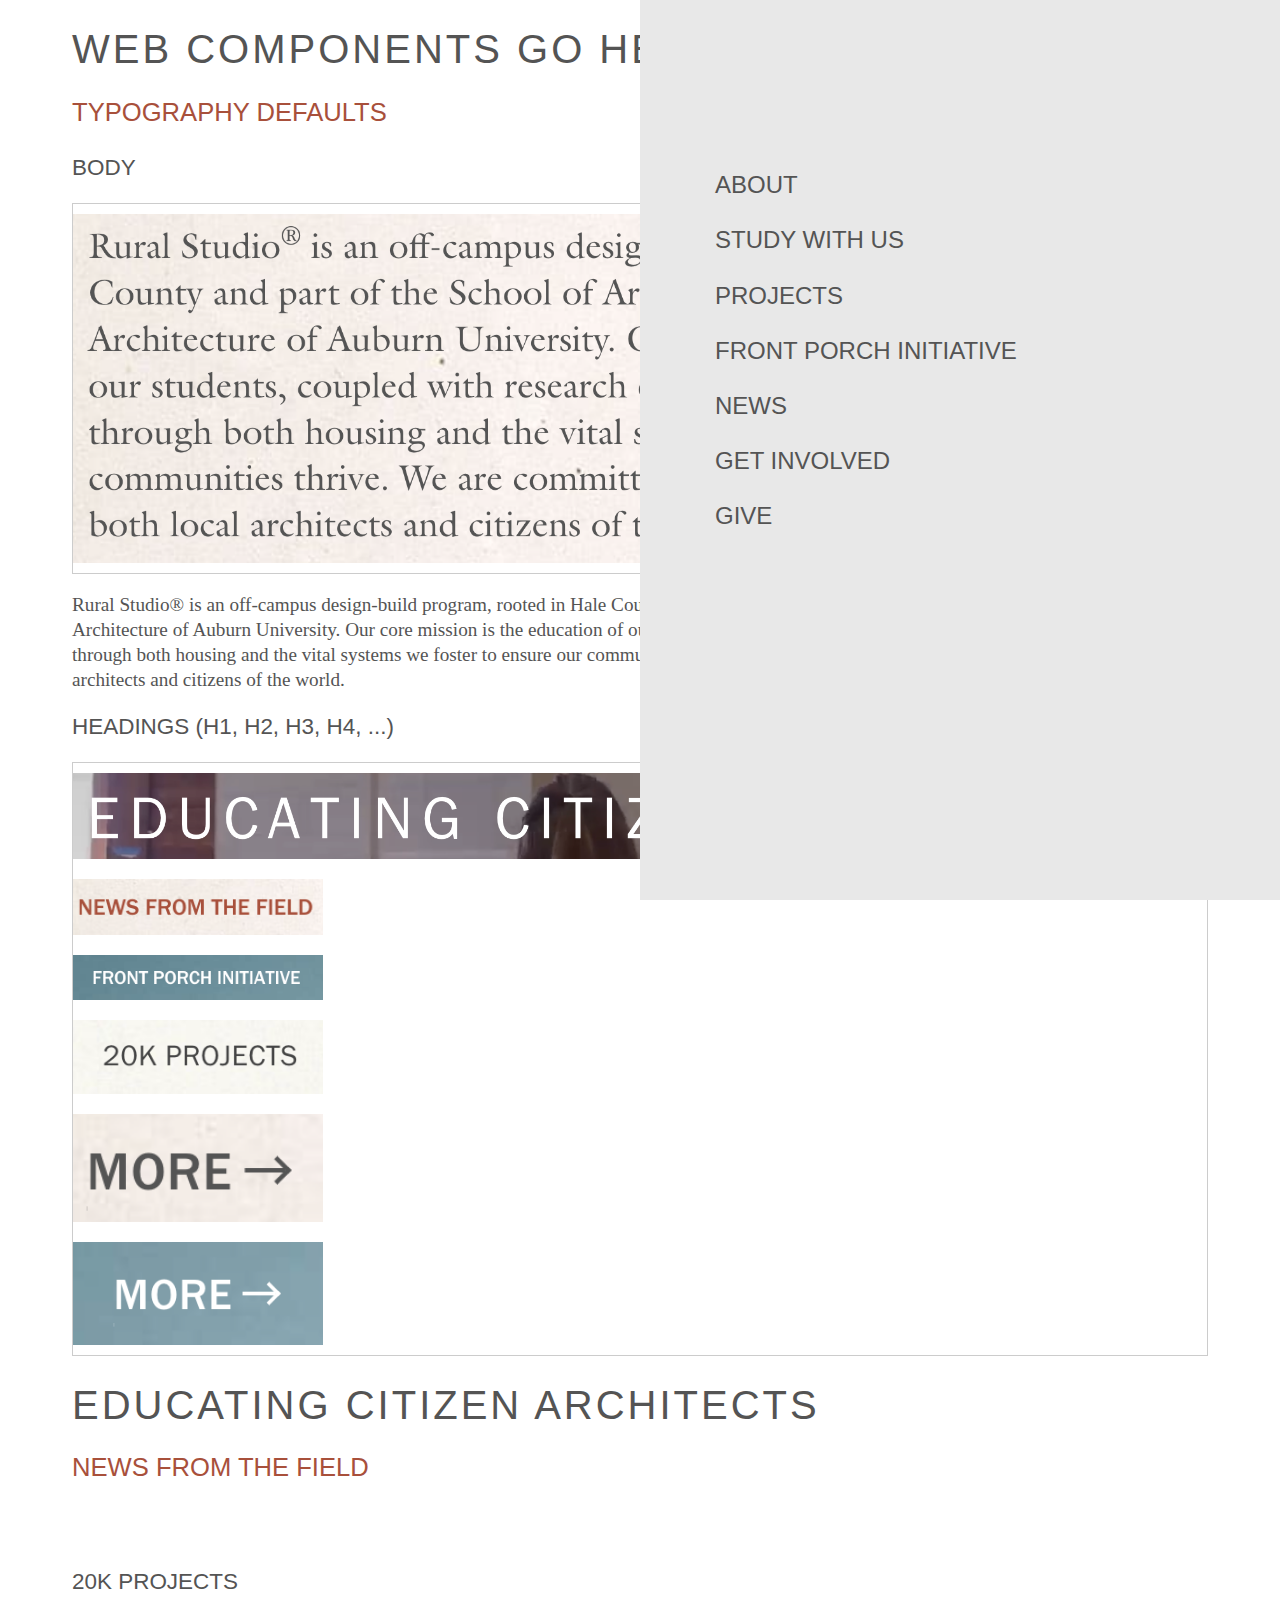
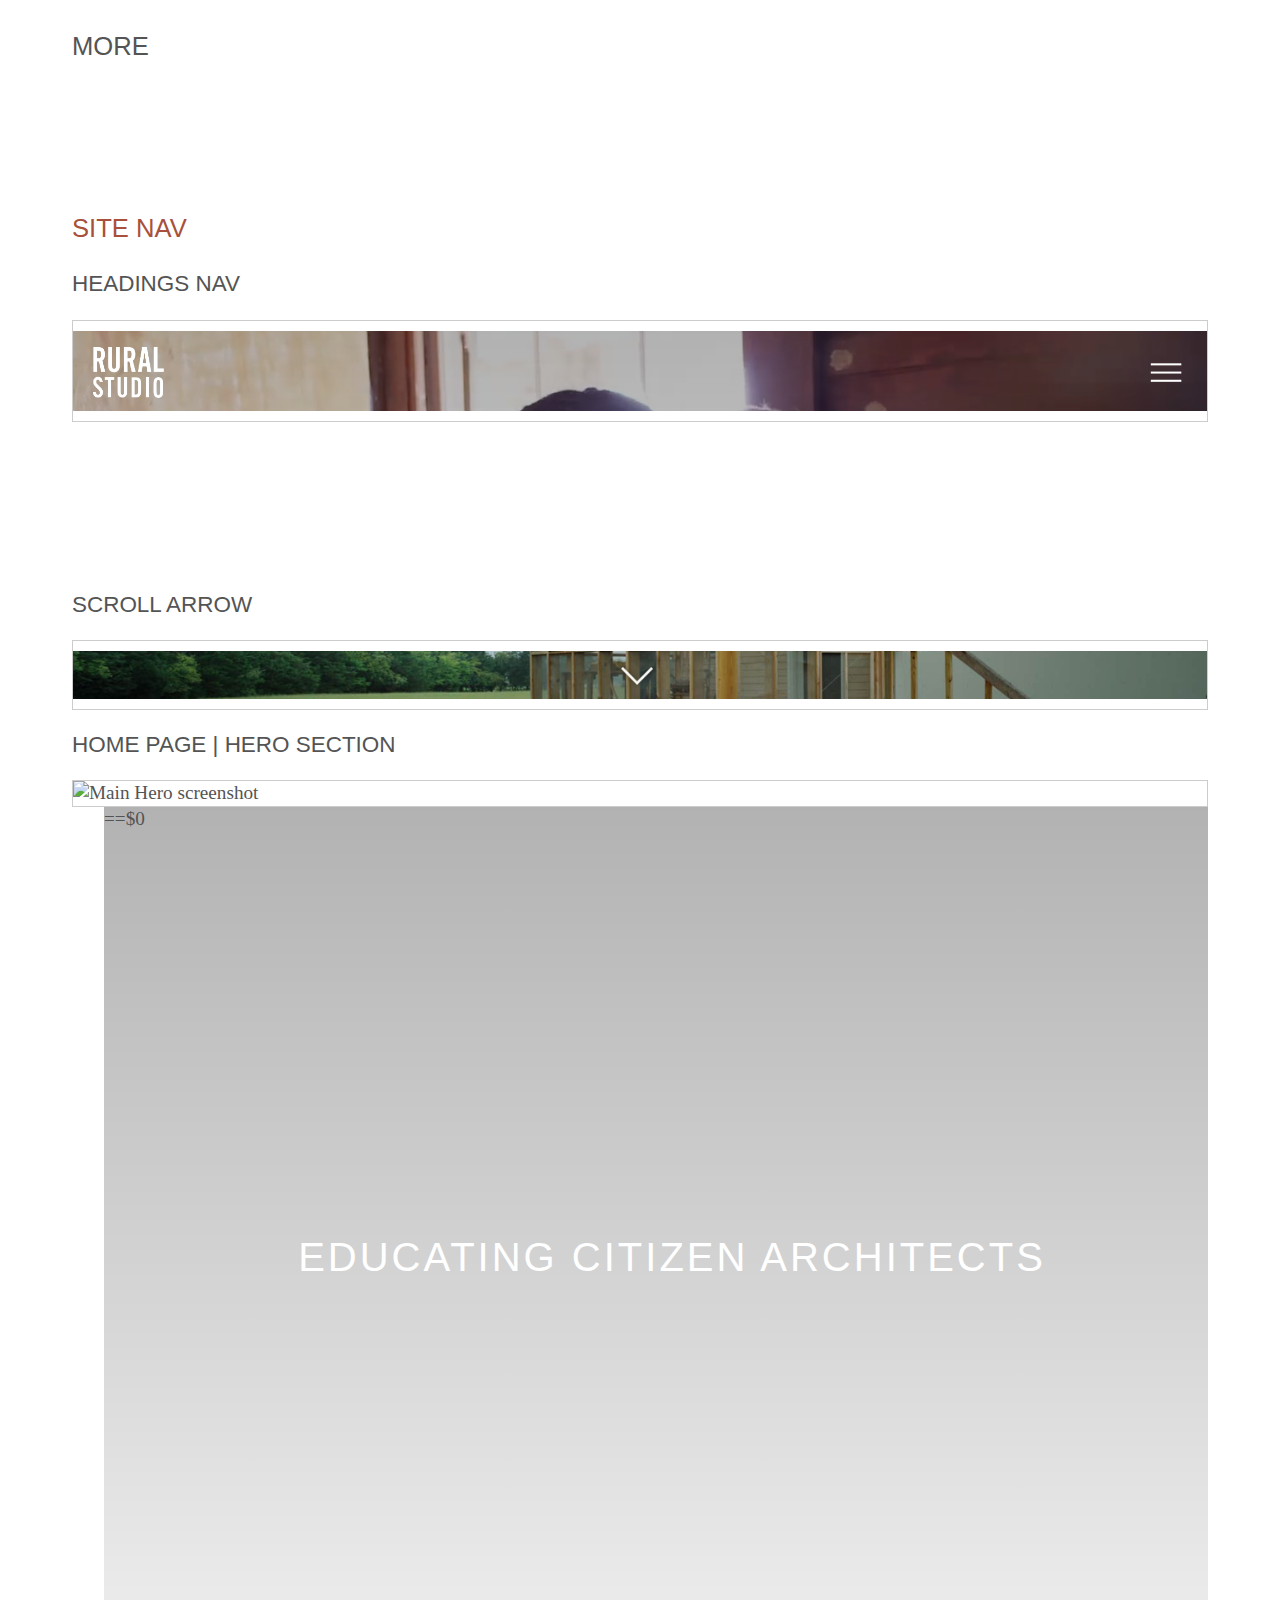
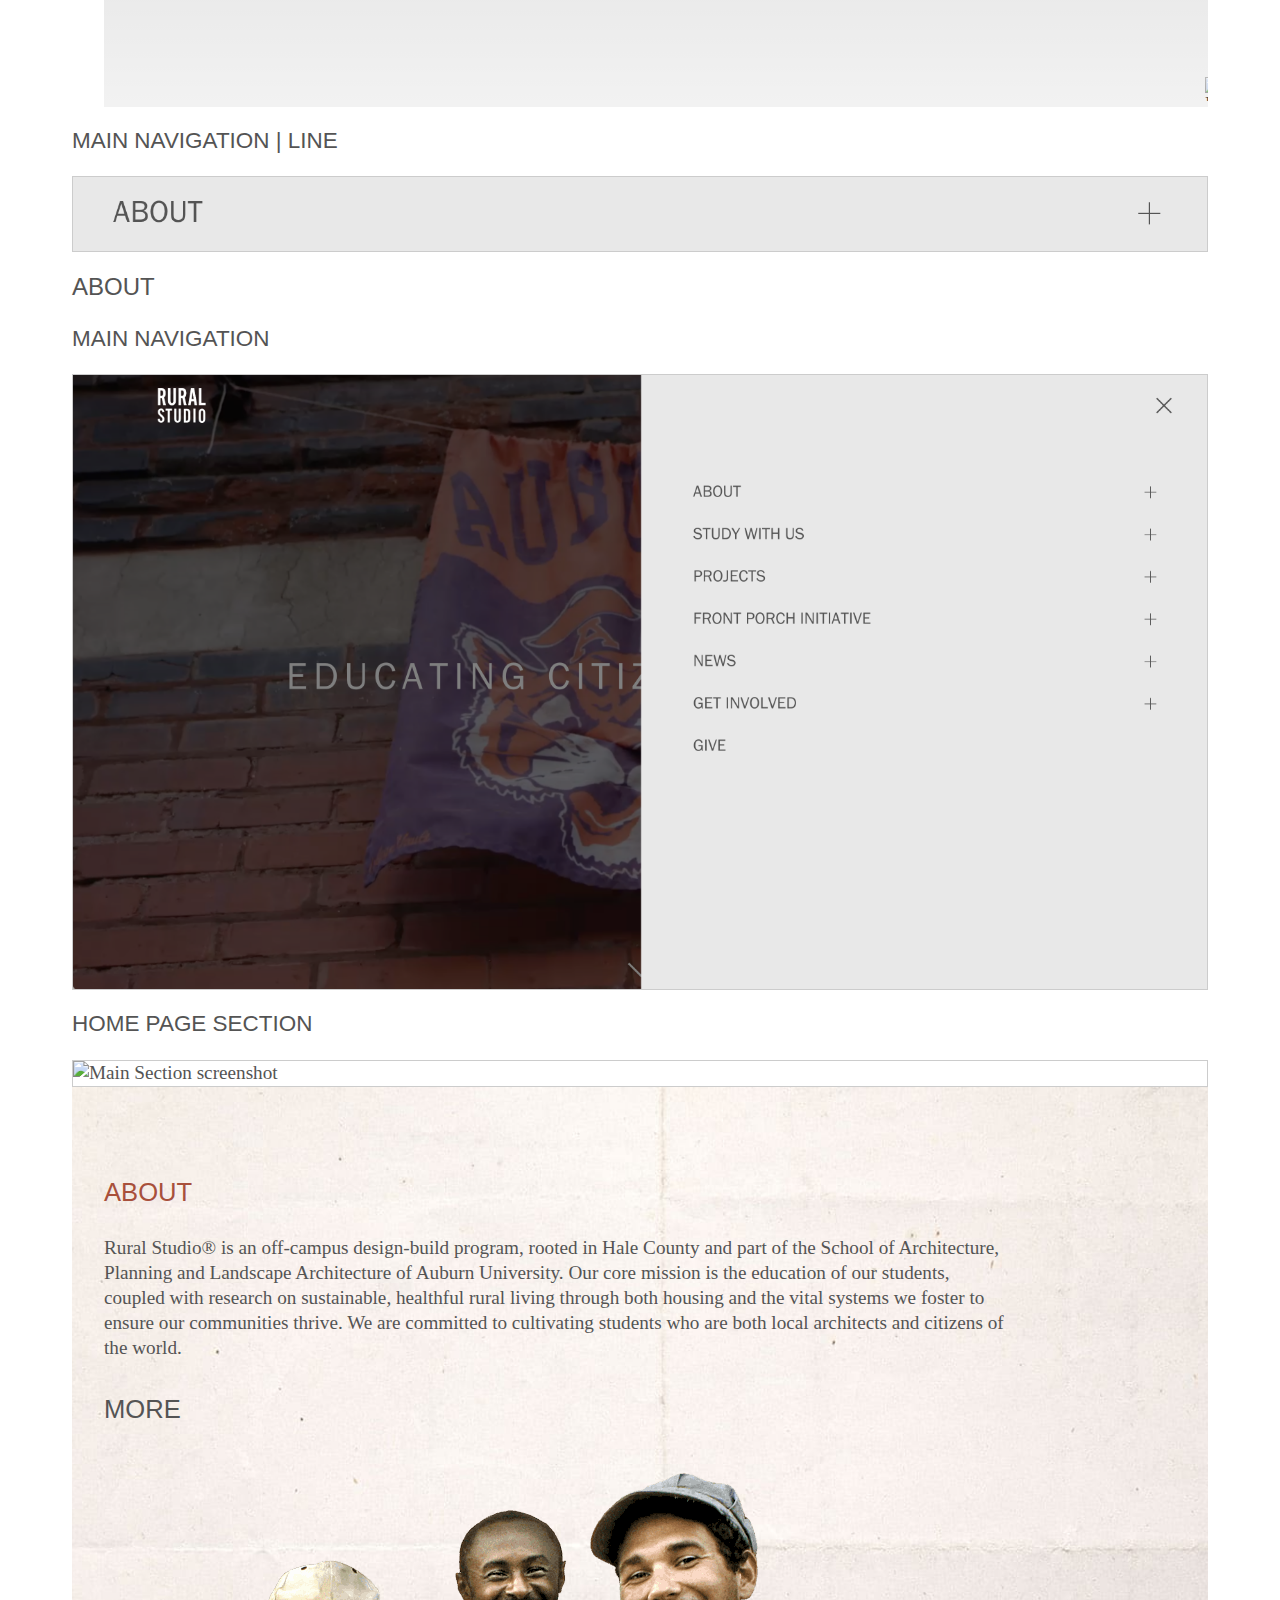
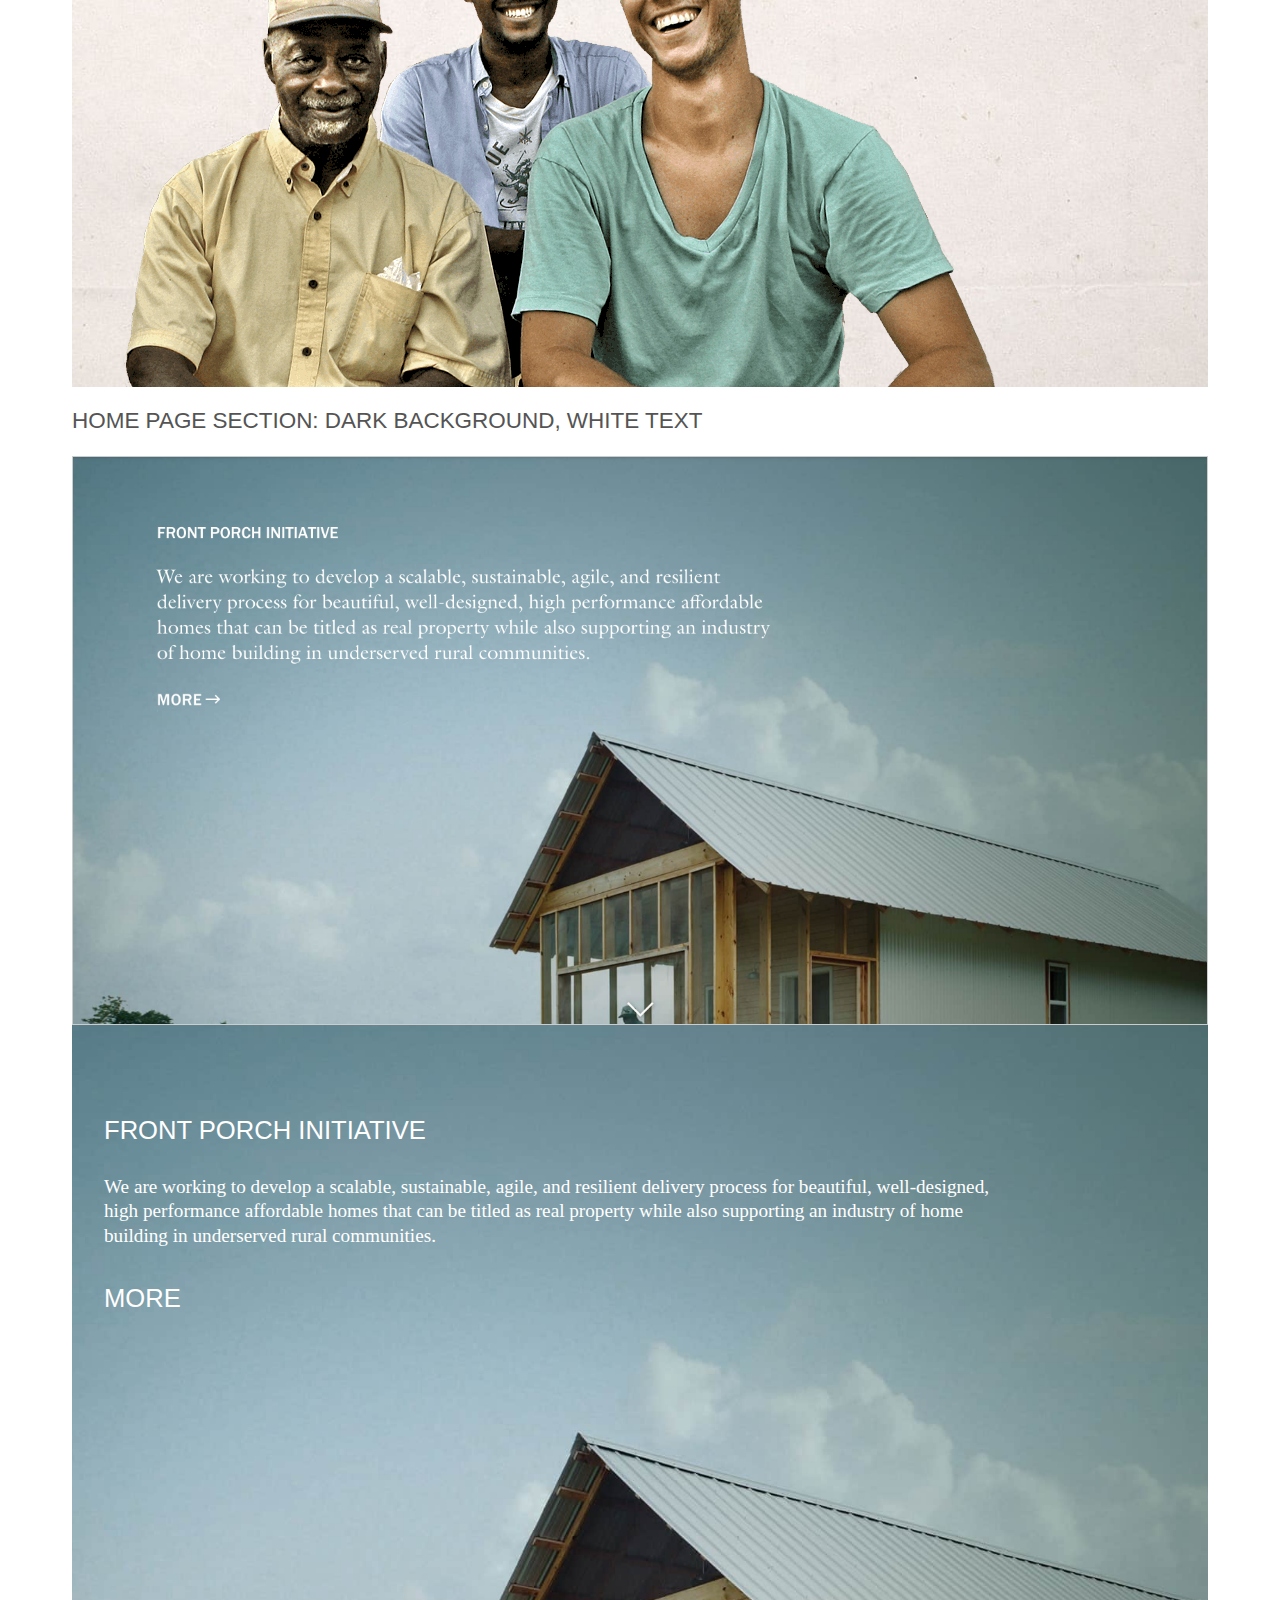
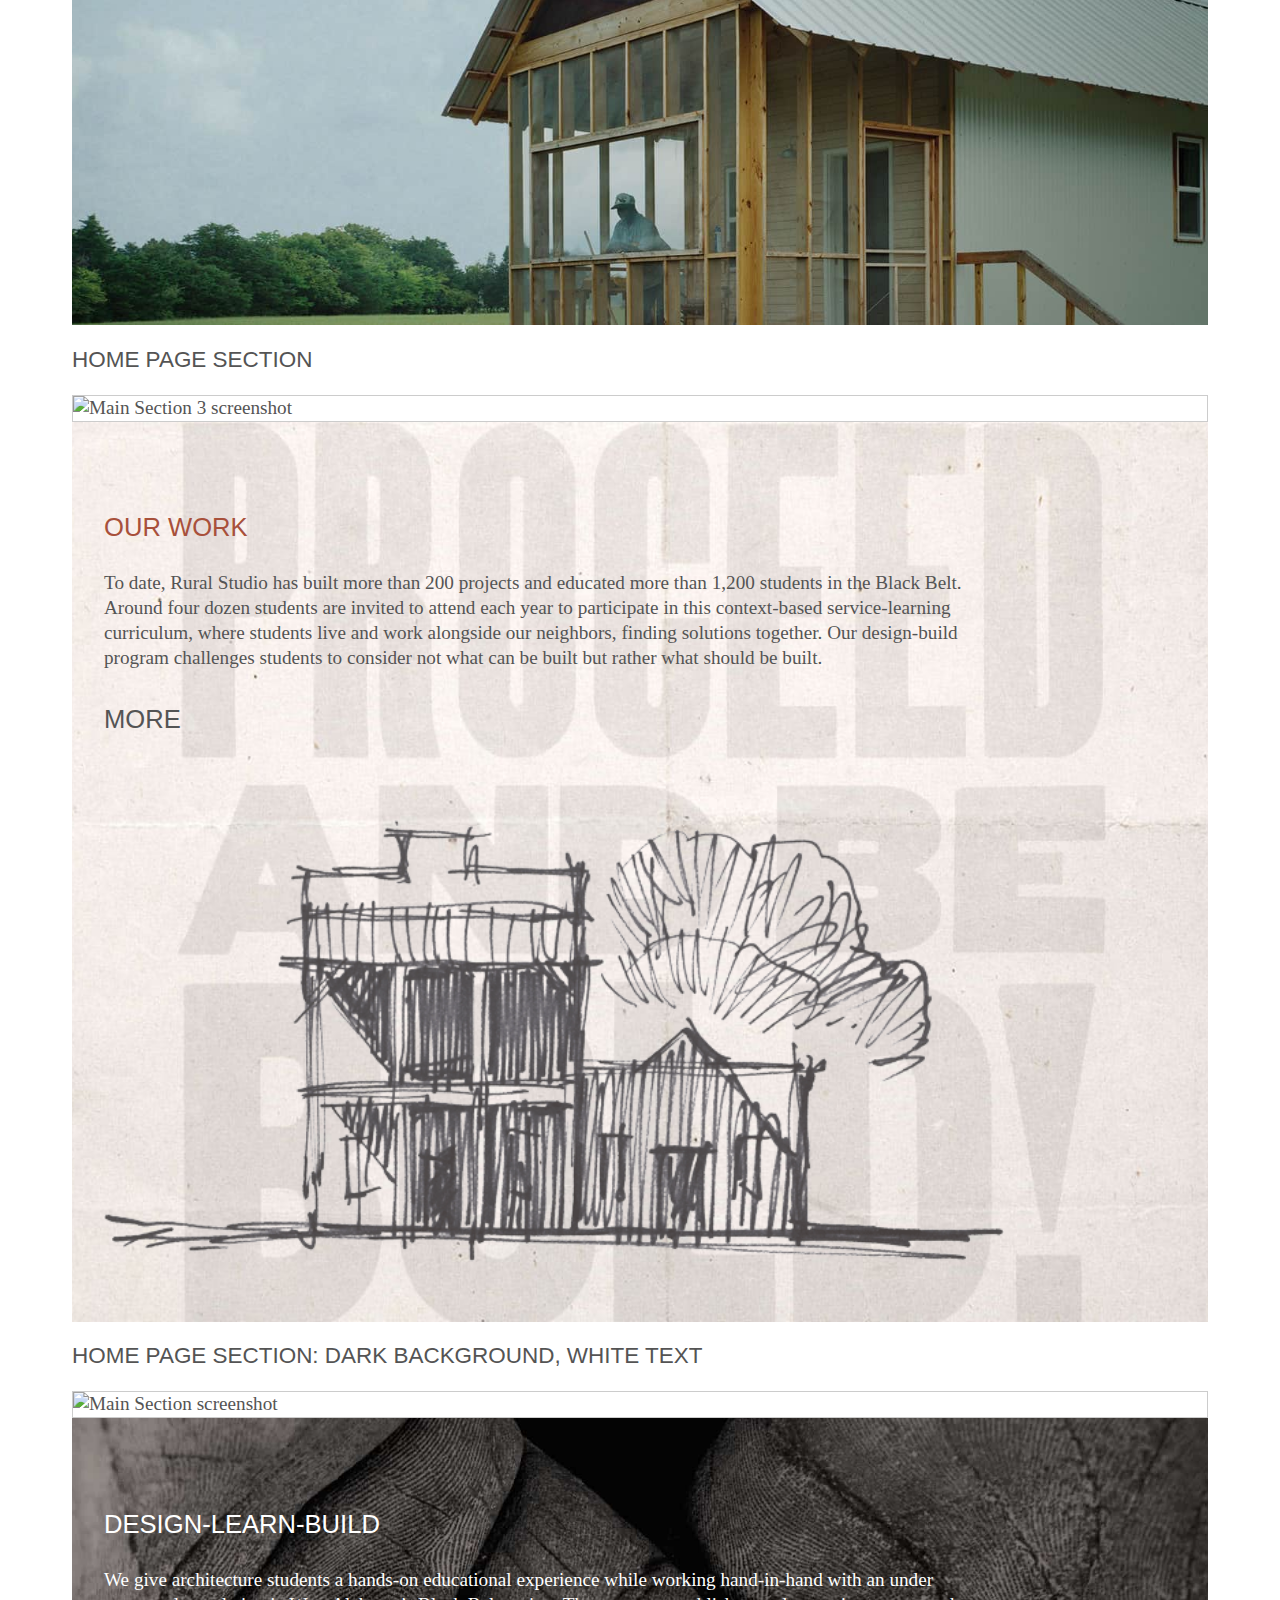
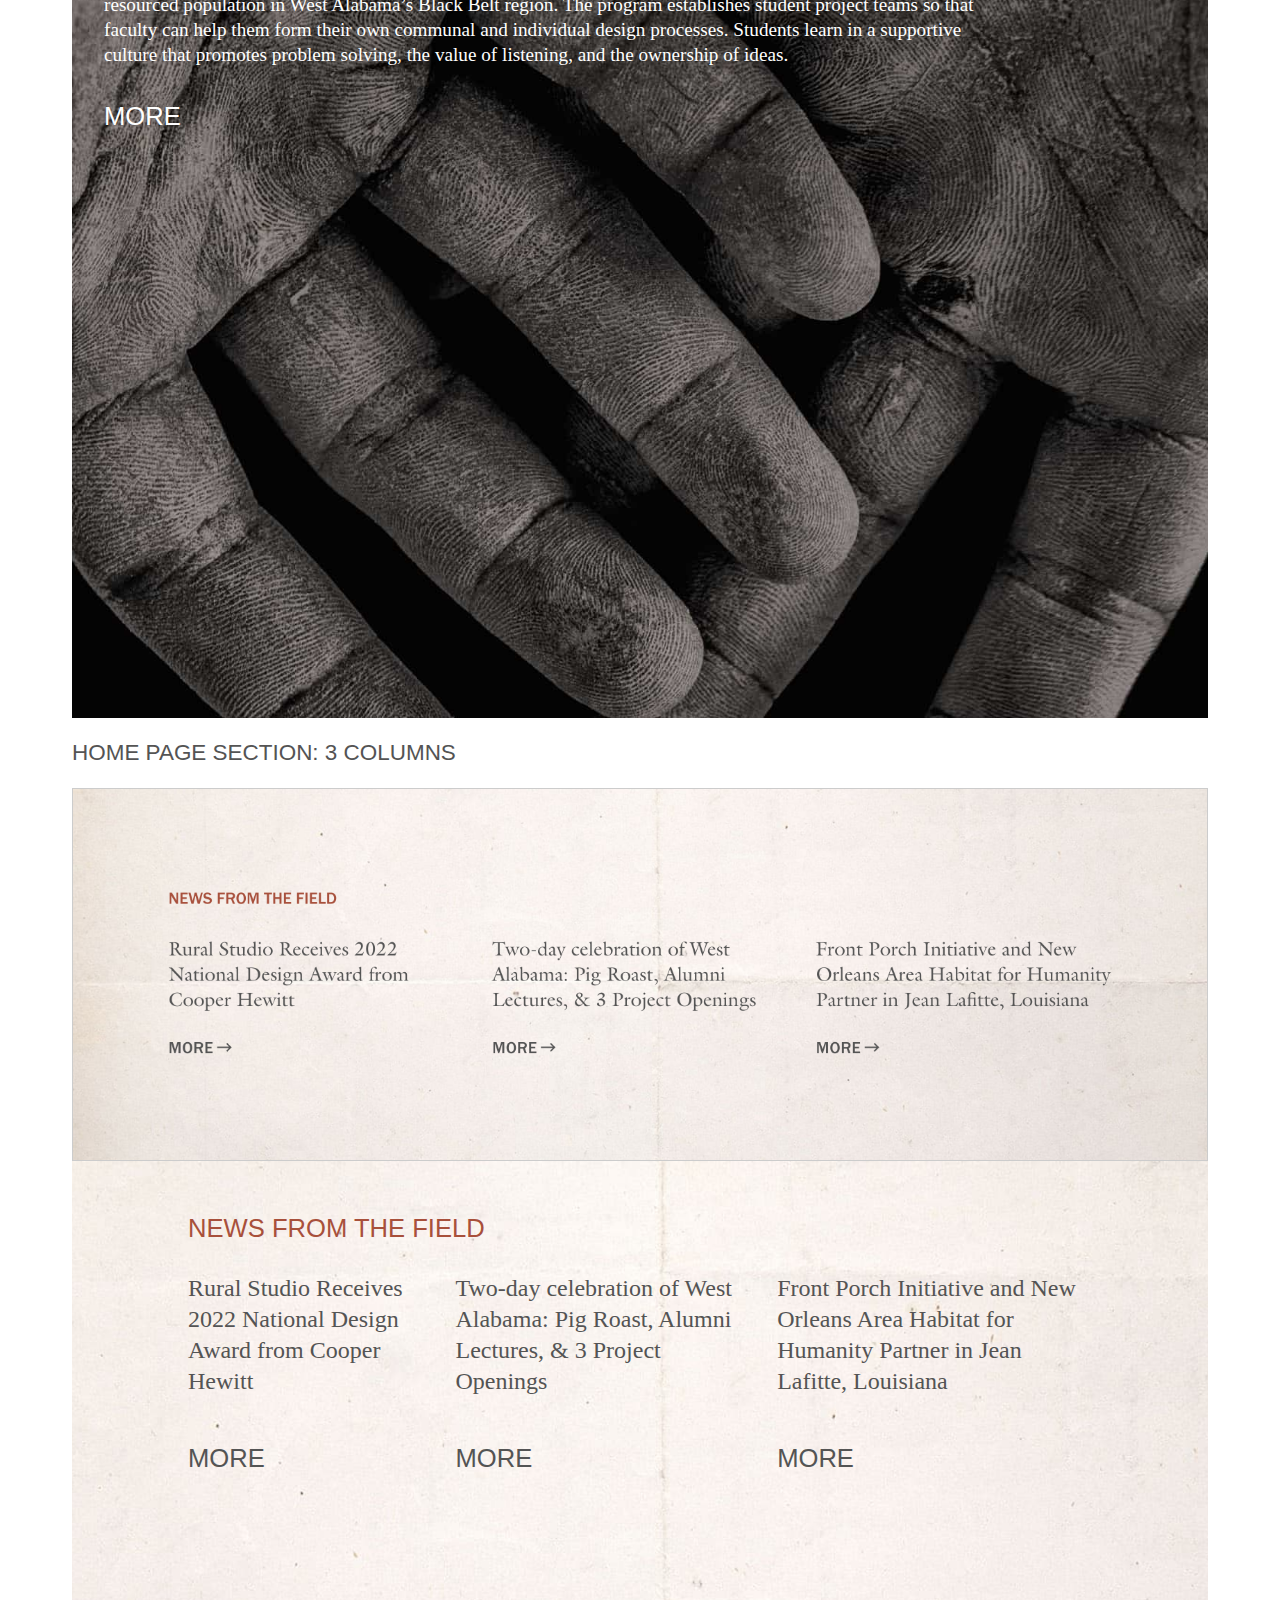
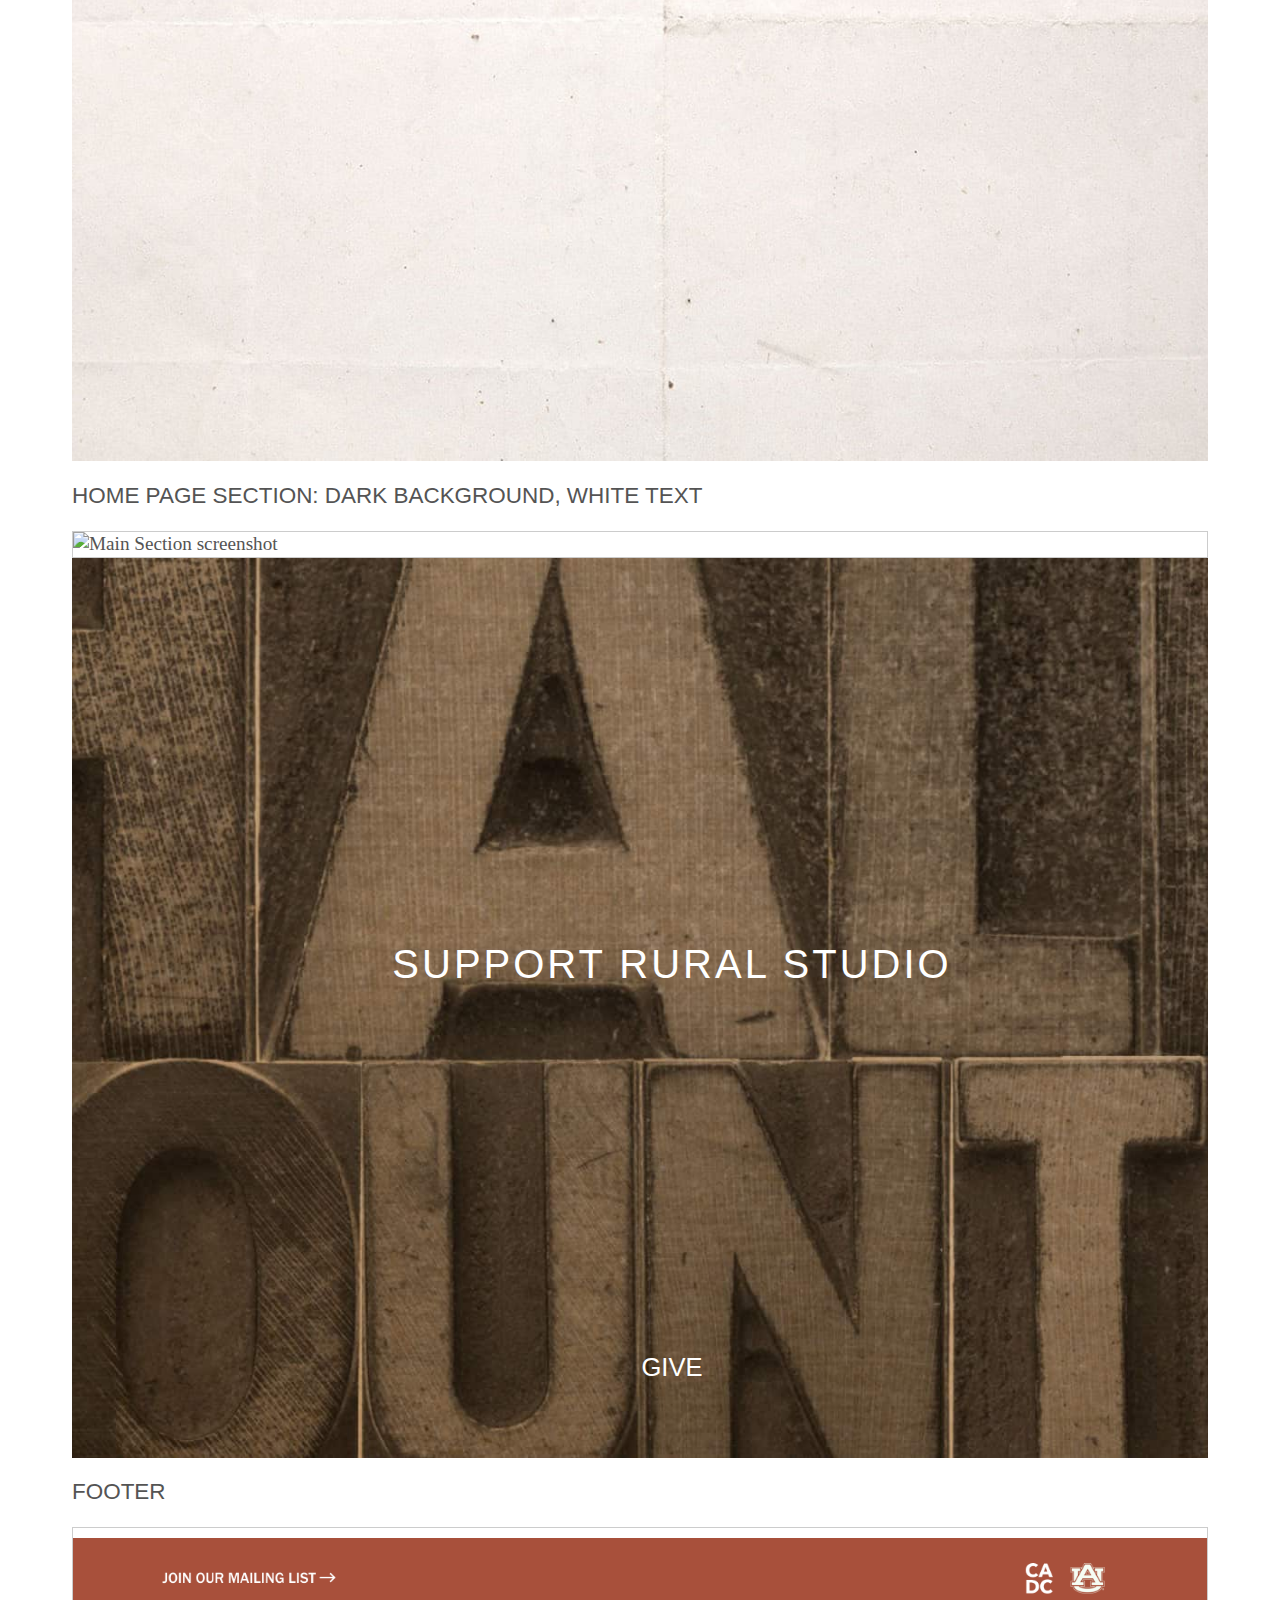
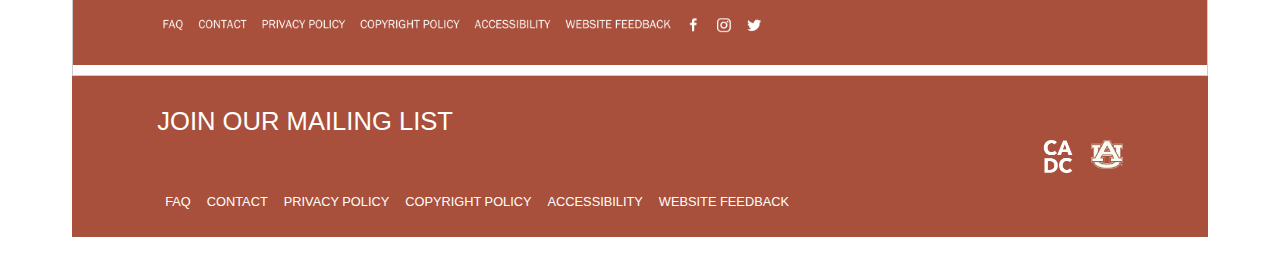
==== commit 42309325: "Add give section" ====
--- a/components/index.html
+++ b/components/index.html
@@ -321,7 +321,7 @@
 <div class="component__code">
 <section class="main-section" id="section-1">
     <div class="container">
-        <div class="copy-container--news">
+        <div class="flex-container--column">
             <h2 class="h2--news">News from the Field</h2>
             <div class="news__flex-container">
                 <div class="news__column">
@@ -342,6 +342,25 @@
                         <a href="#" class="hover">More <span><i class="fa-solid fa-arrow-right fa-l"></i></span></a>
                     </div>
                 </div>
+            </div>
+        </div>
+    </div>
+</section>
+</div>
+
+<!--Main section 6 | Give (dark background, white text)-->
+
+<h3 class="component__name">Home Page Section: Dark Background, White Text</h3>
+<div class="component__img">
+    <img srcset="images/main__section--on-dark-3.png 2x" src="images/main__section--on-dark-3.png" alt="Main Section screenshot"/>
+</div>
+<div class="component__code">
+<section class="main-section" id="section-5">
+    <div class="container">
+        <div class="flex-container--column flex-middle">
+            <h1 class="hero">Support Rural Studio</h1>
+            <div class="CTA-arrow-link--white">
+                <a href="#" class="hover hover--white">Give <span><i class="fa-solid fa-arrow-right fa-l"></i></span></a>
             </div>
         </div>
     </div>
--- a/css/main.css
+++ b/css/main.css
@@ -220,7 +220,7 @@
     padding-top: 70px;
     z-index: 1;
 }
-.copy-container--news {
+.flex-container--column {
     flex-direction: column;
     justify-content: center;
     align-items: center;
@@ -255,6 +255,9 @@
 }
 #section-4 {
     background-image: url(../images/home-hands-bg.jpg);
+}
+#section-5 {
+    background-image: url(../images/home-support-bg.jpg);
 }
 /* MAIN PAGE HERO SECTION */
 
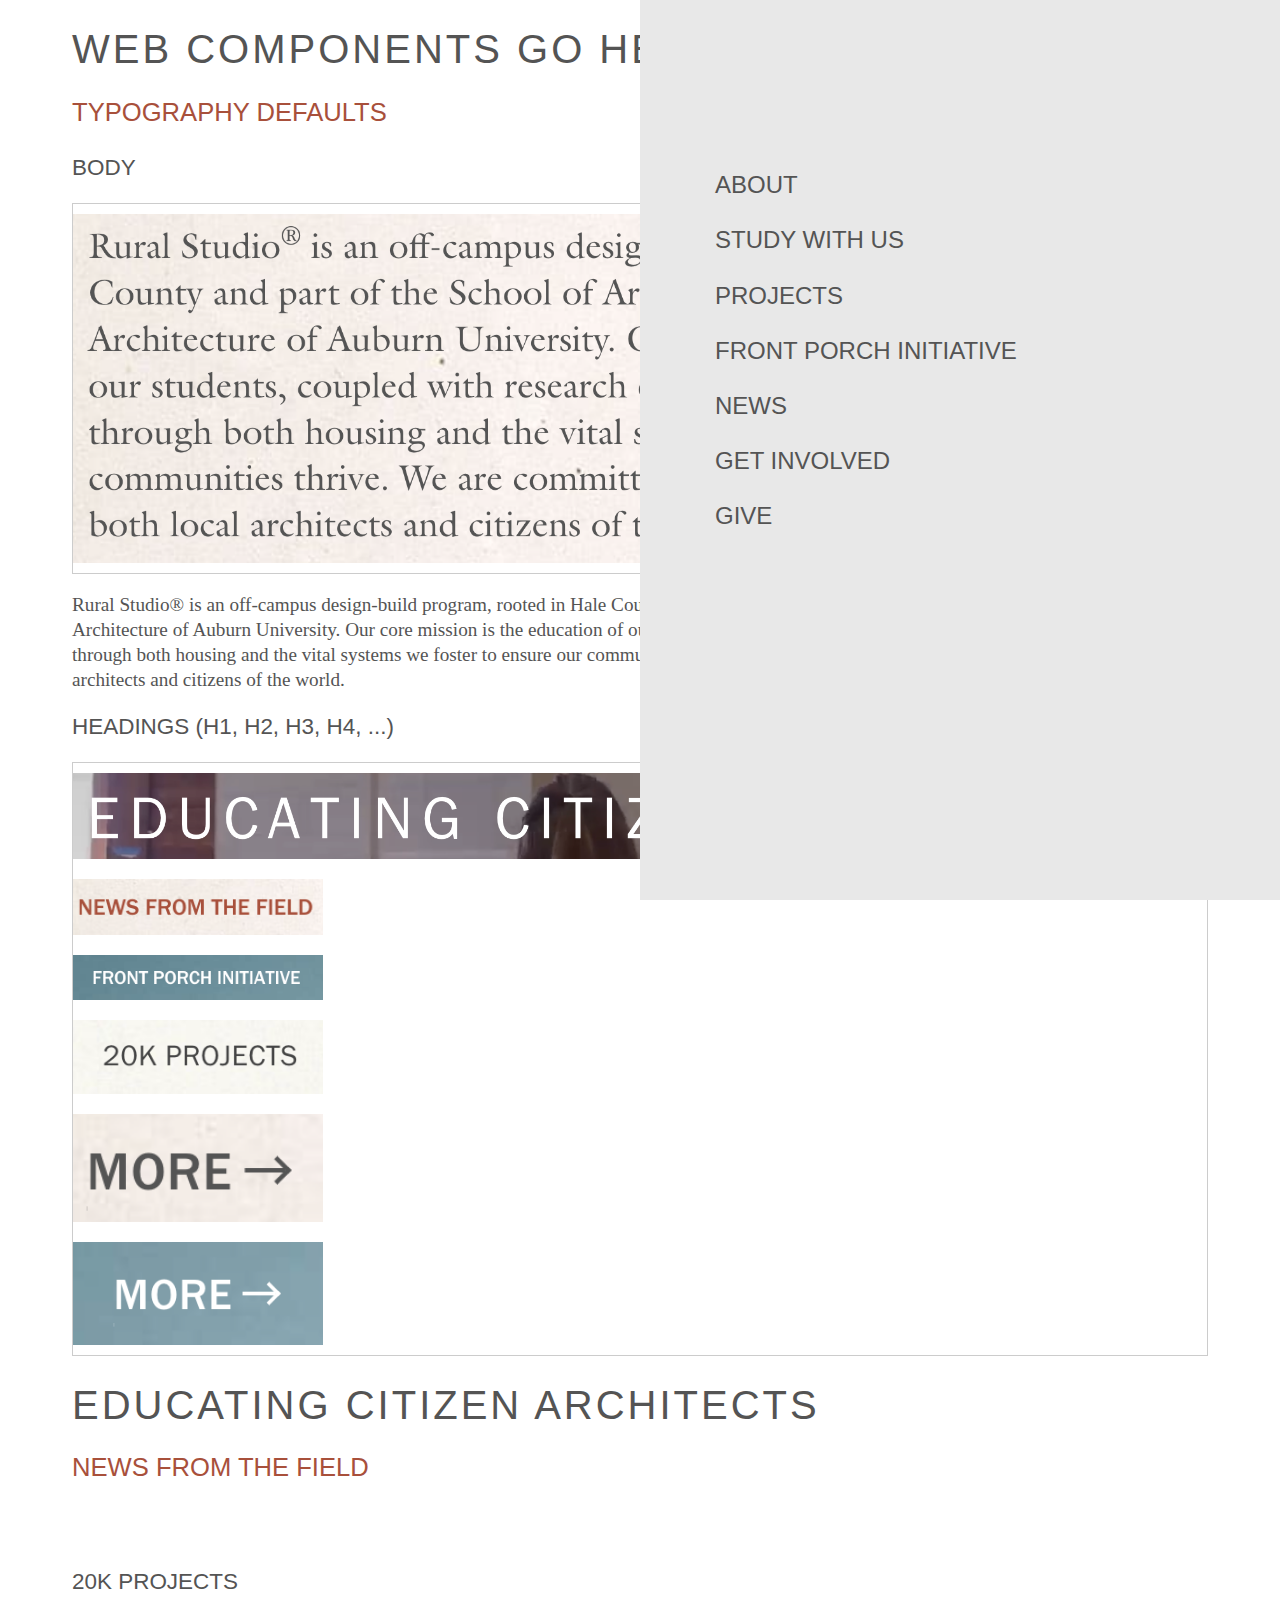
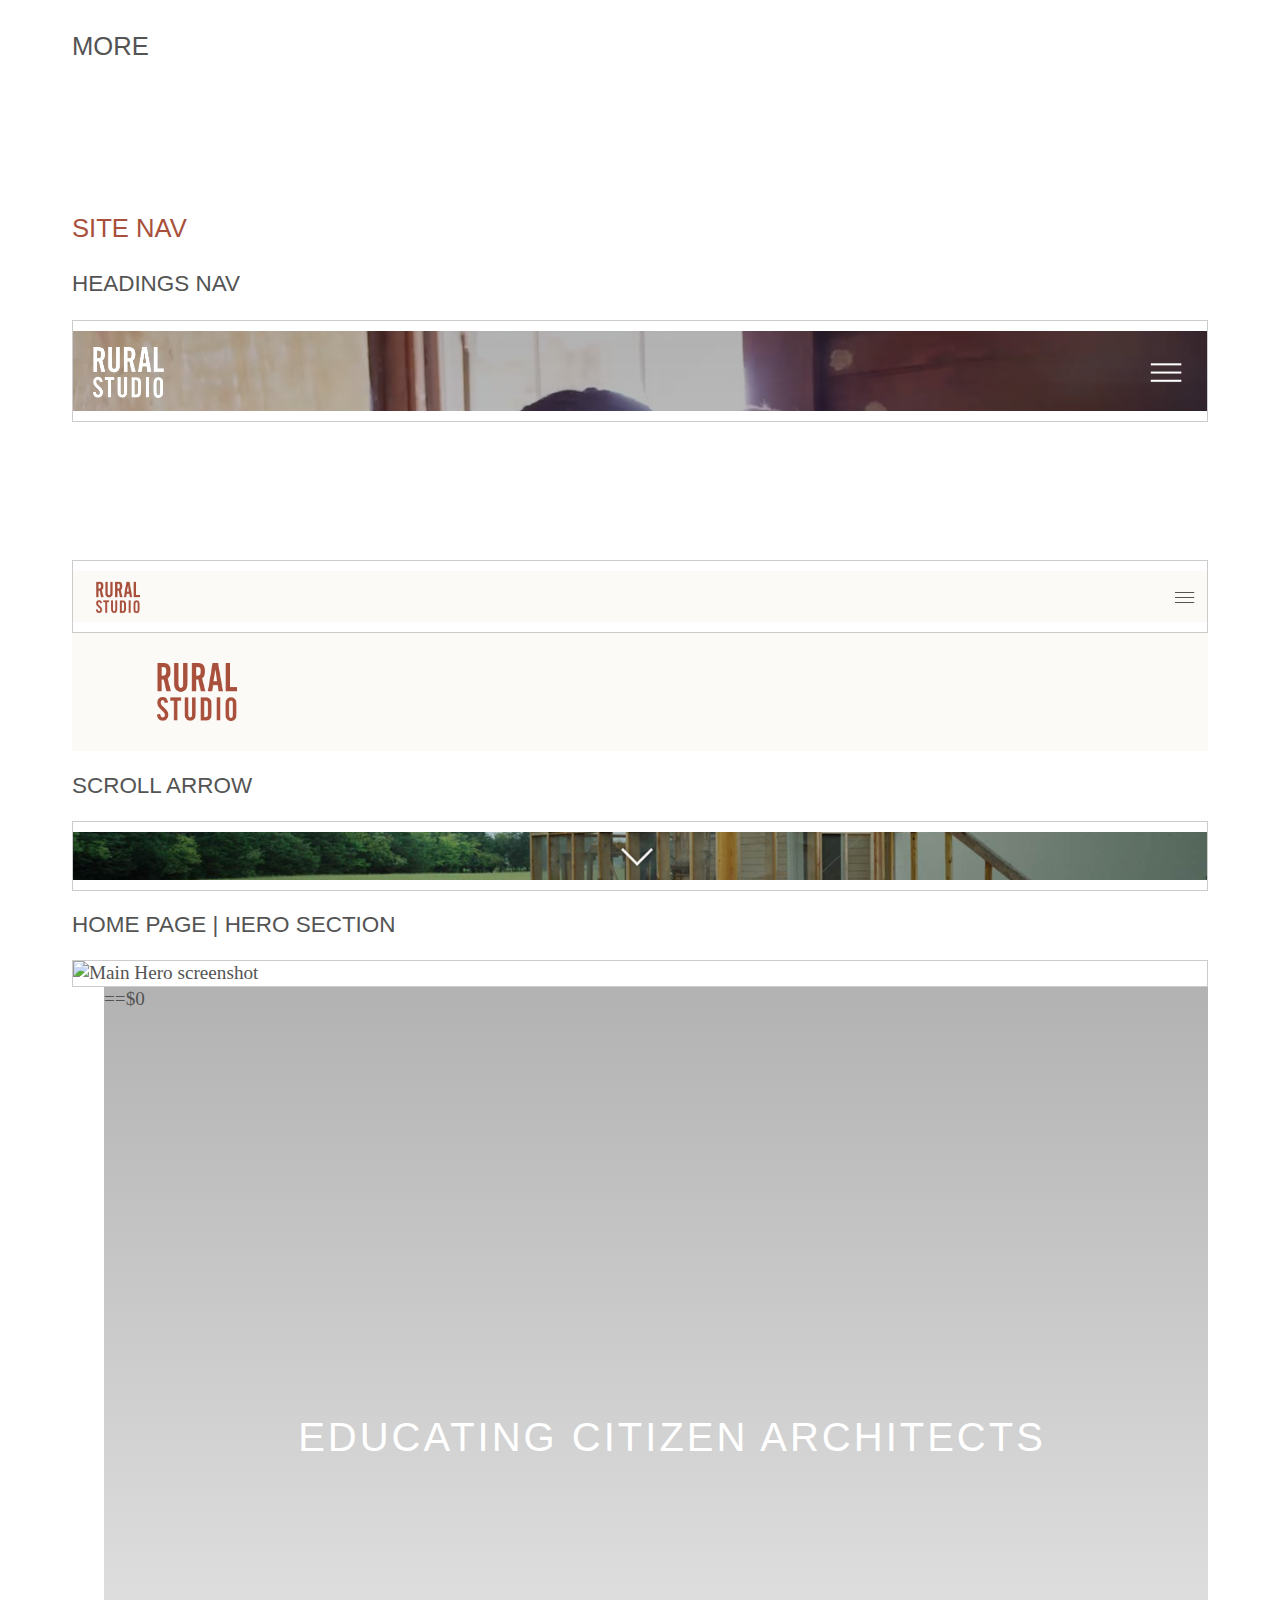
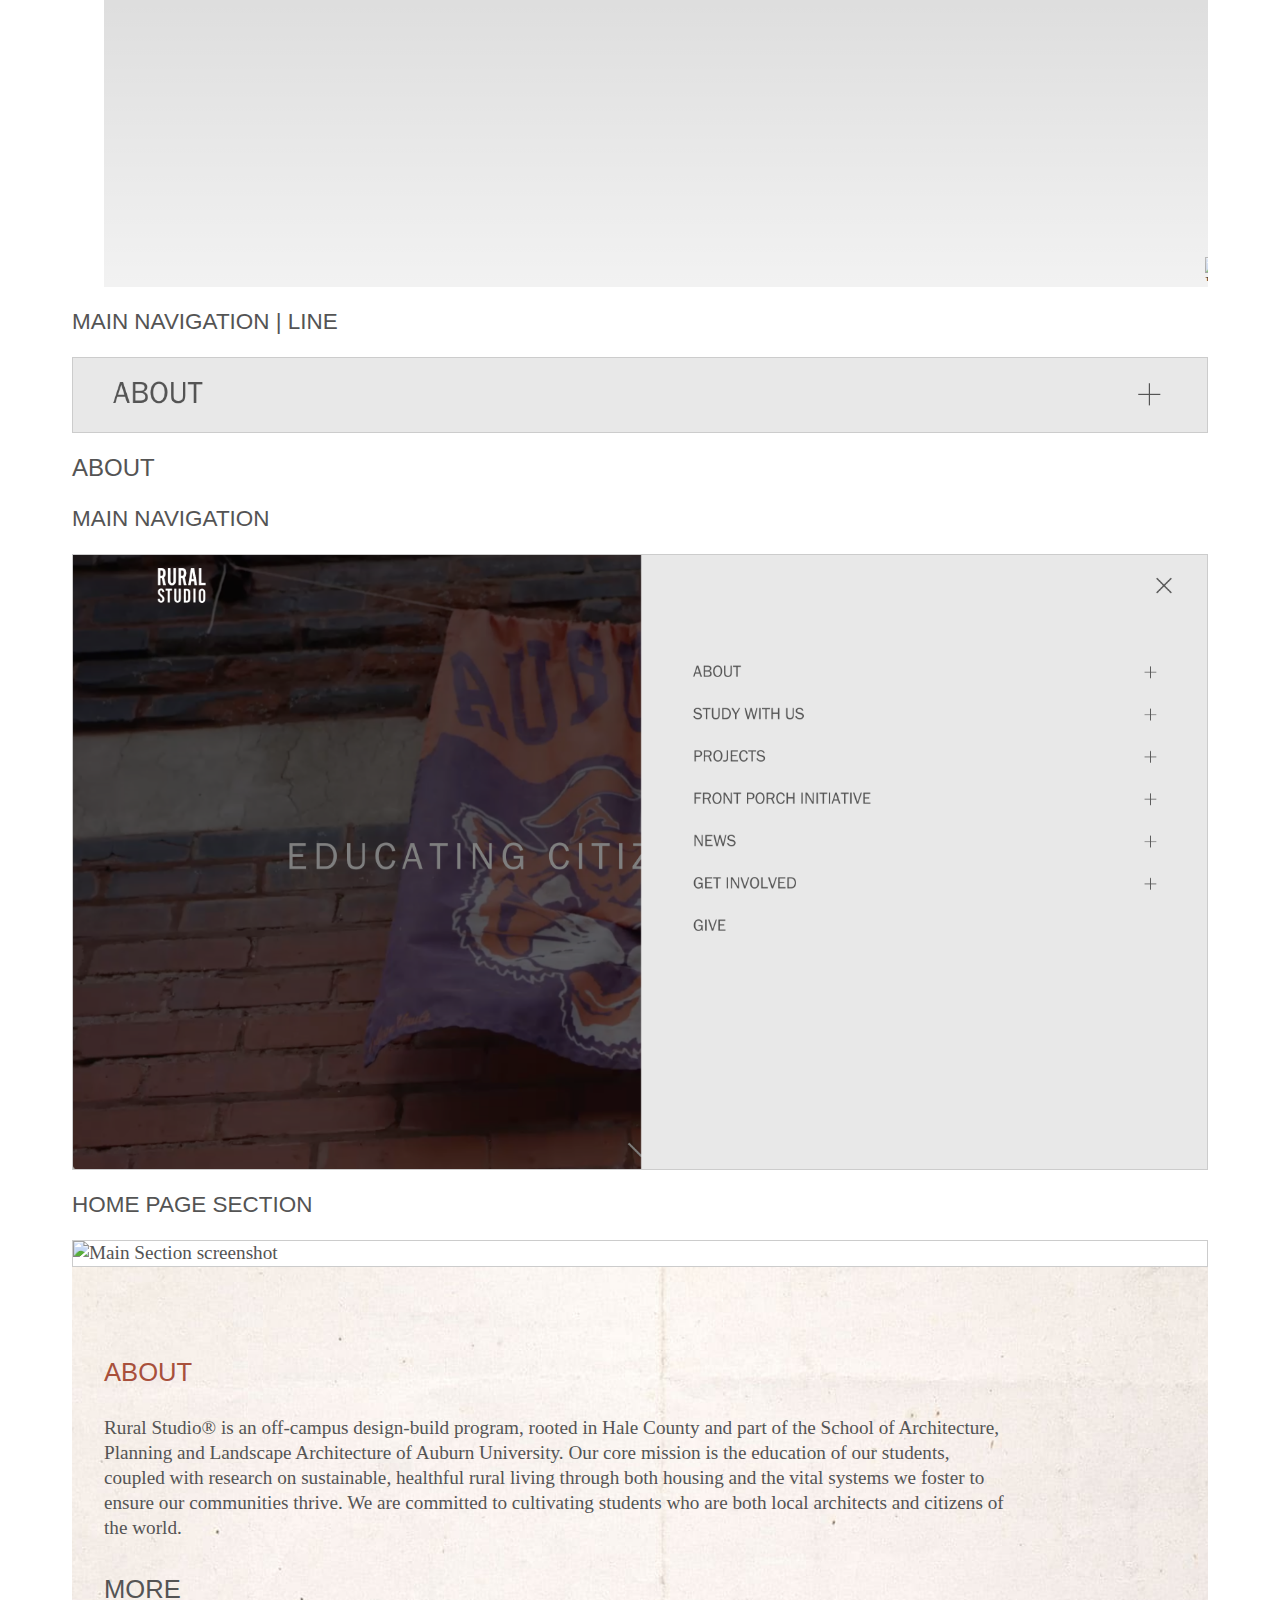
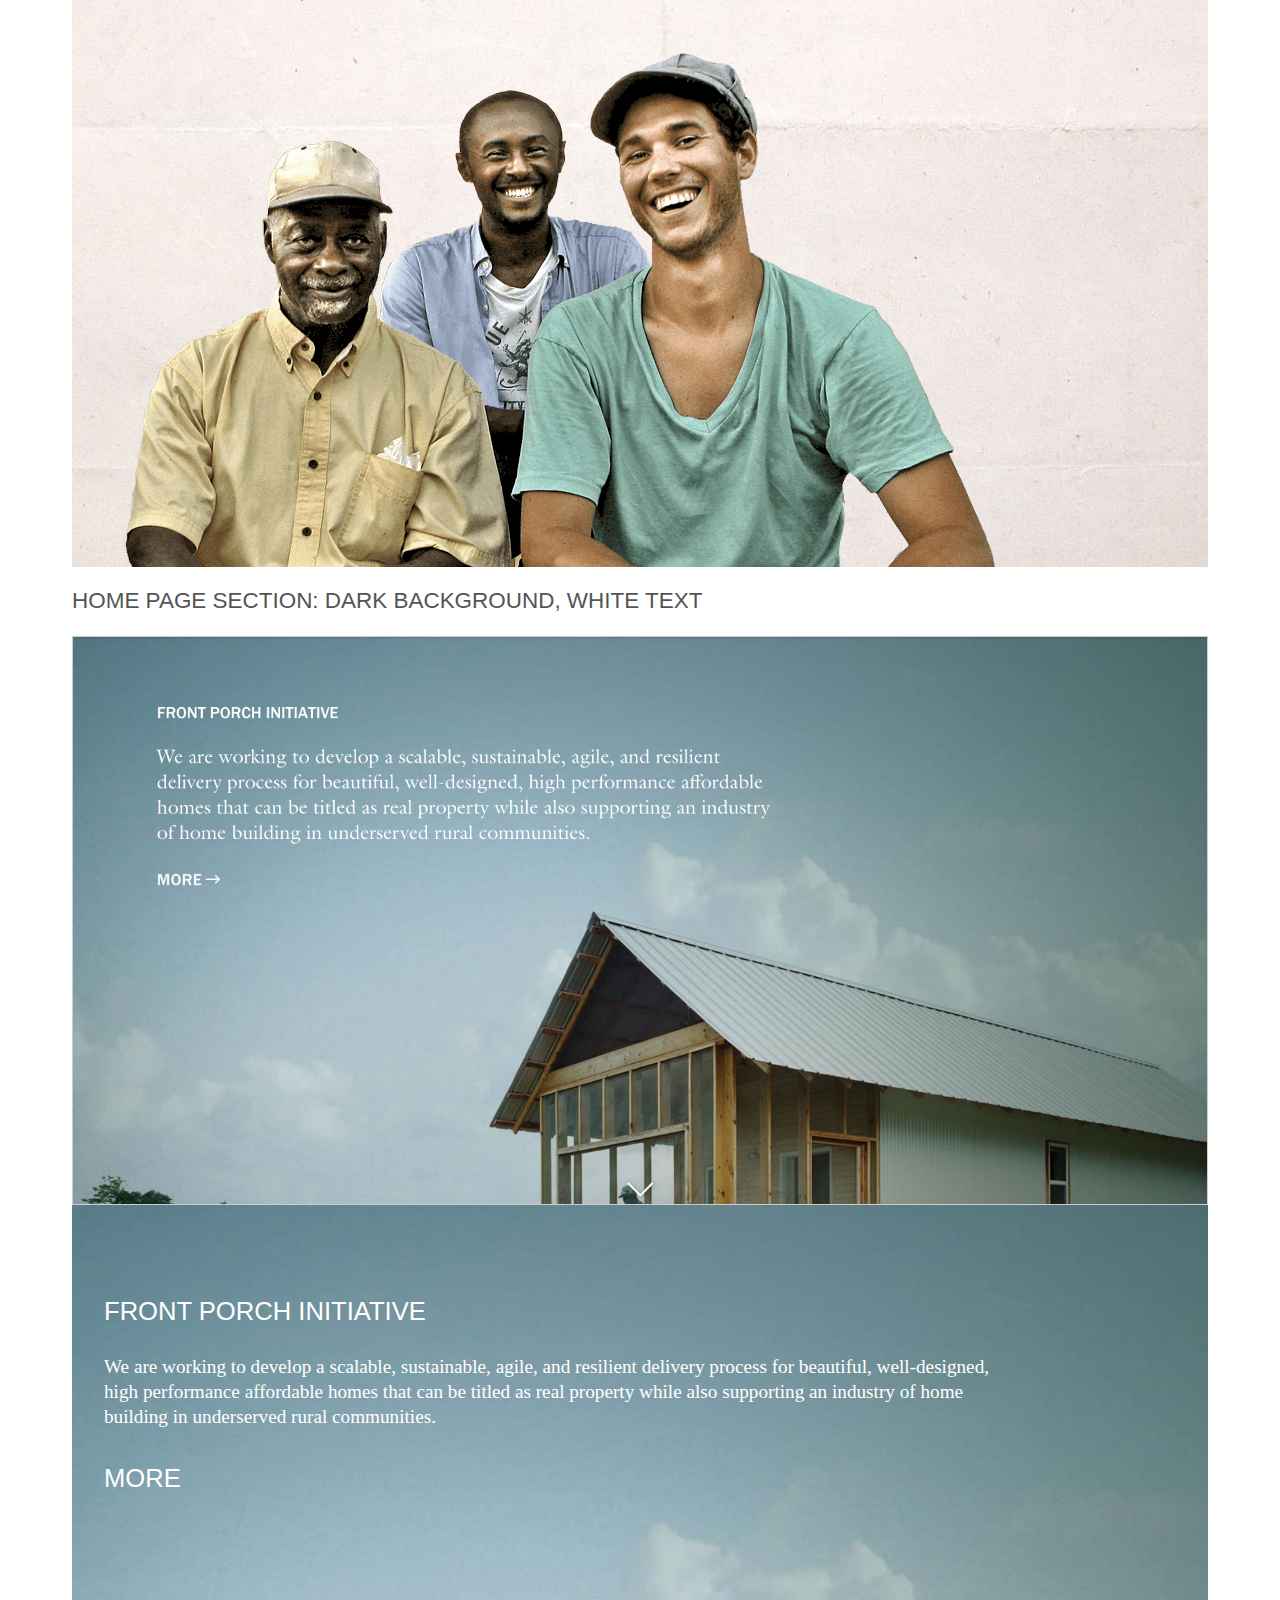
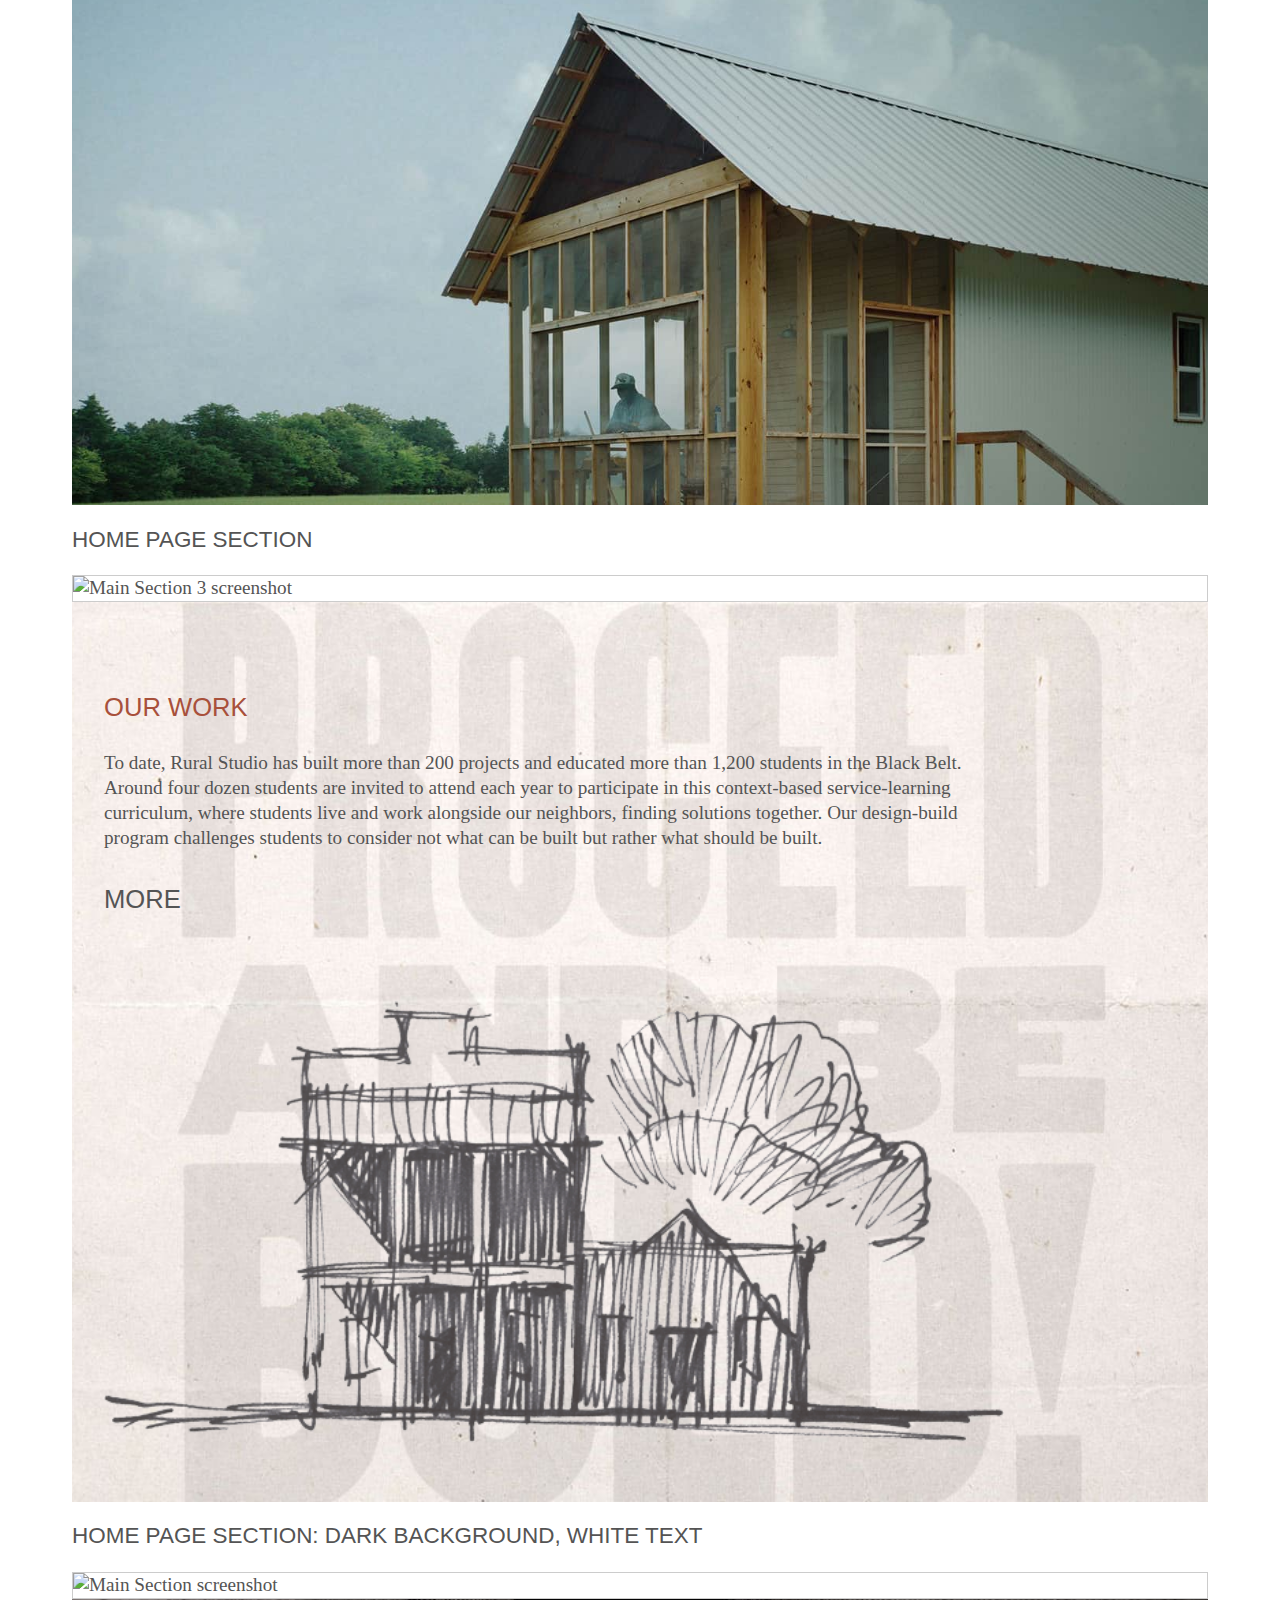
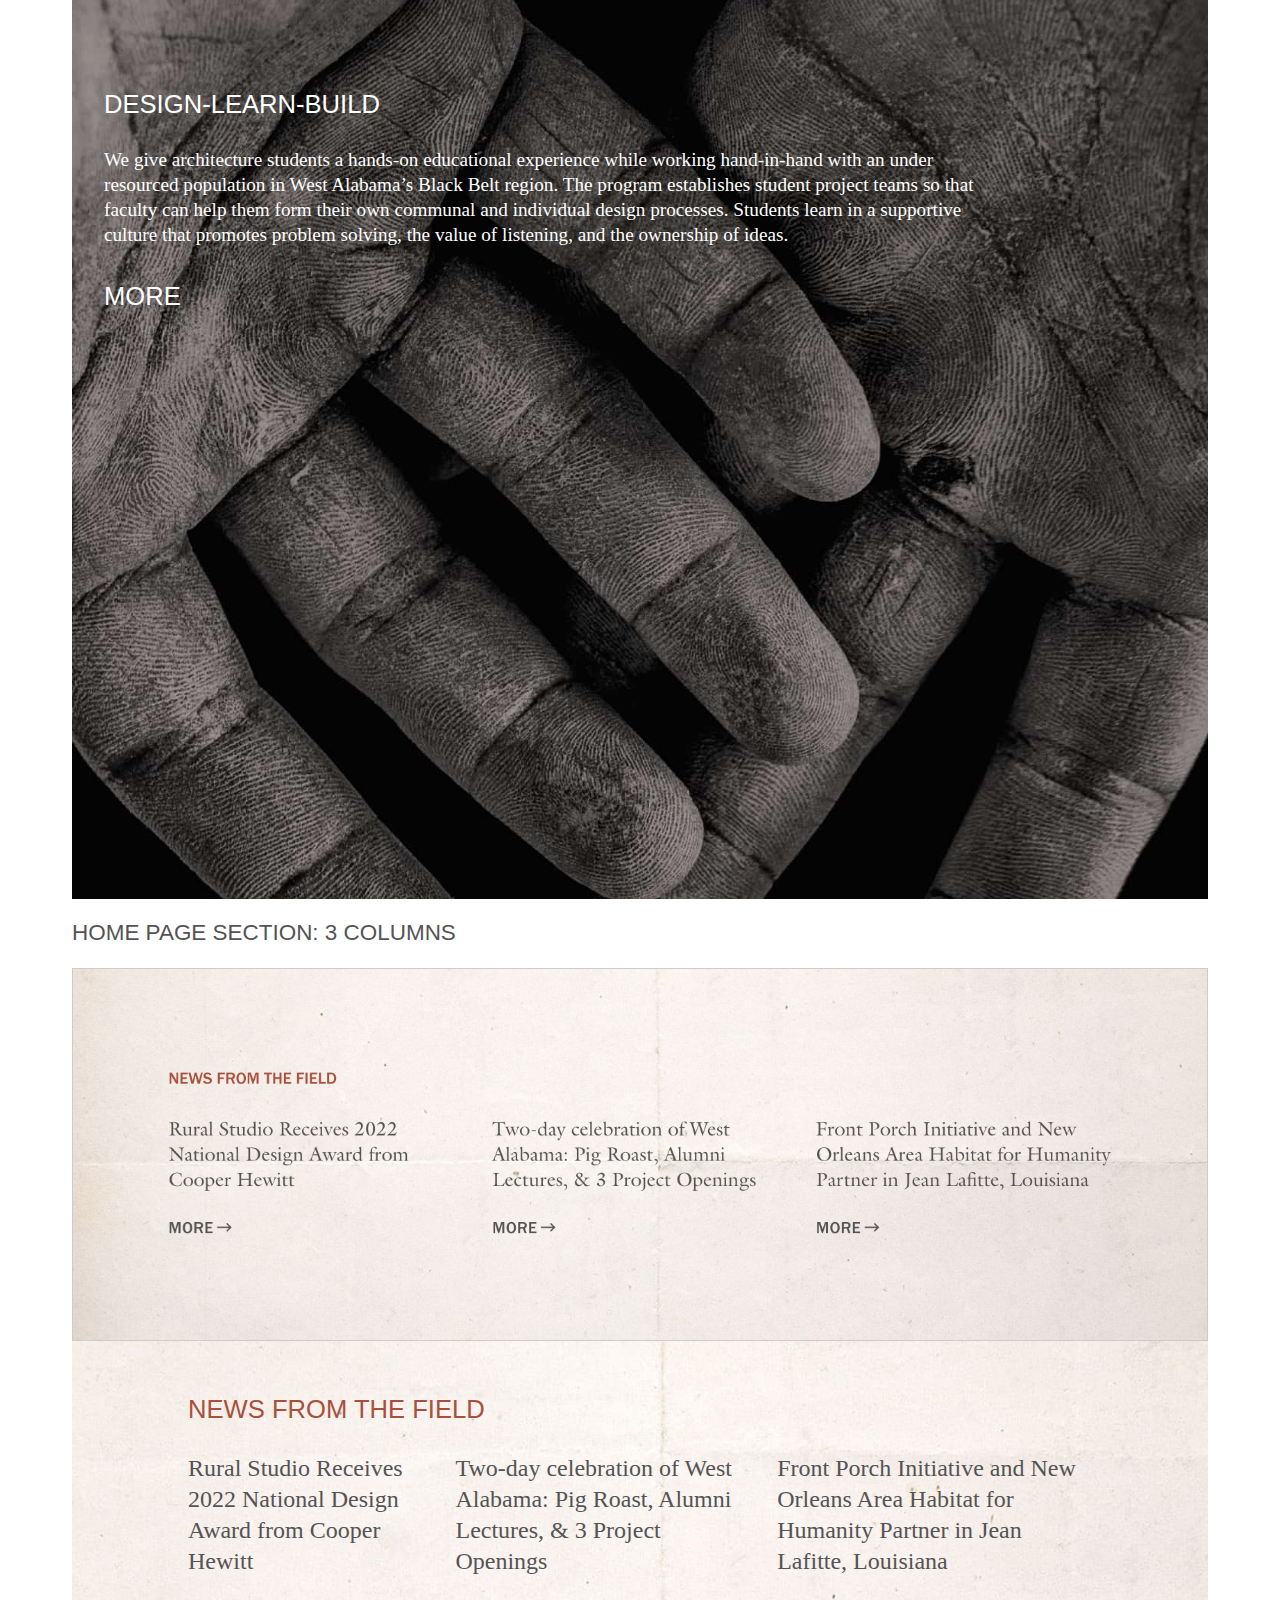
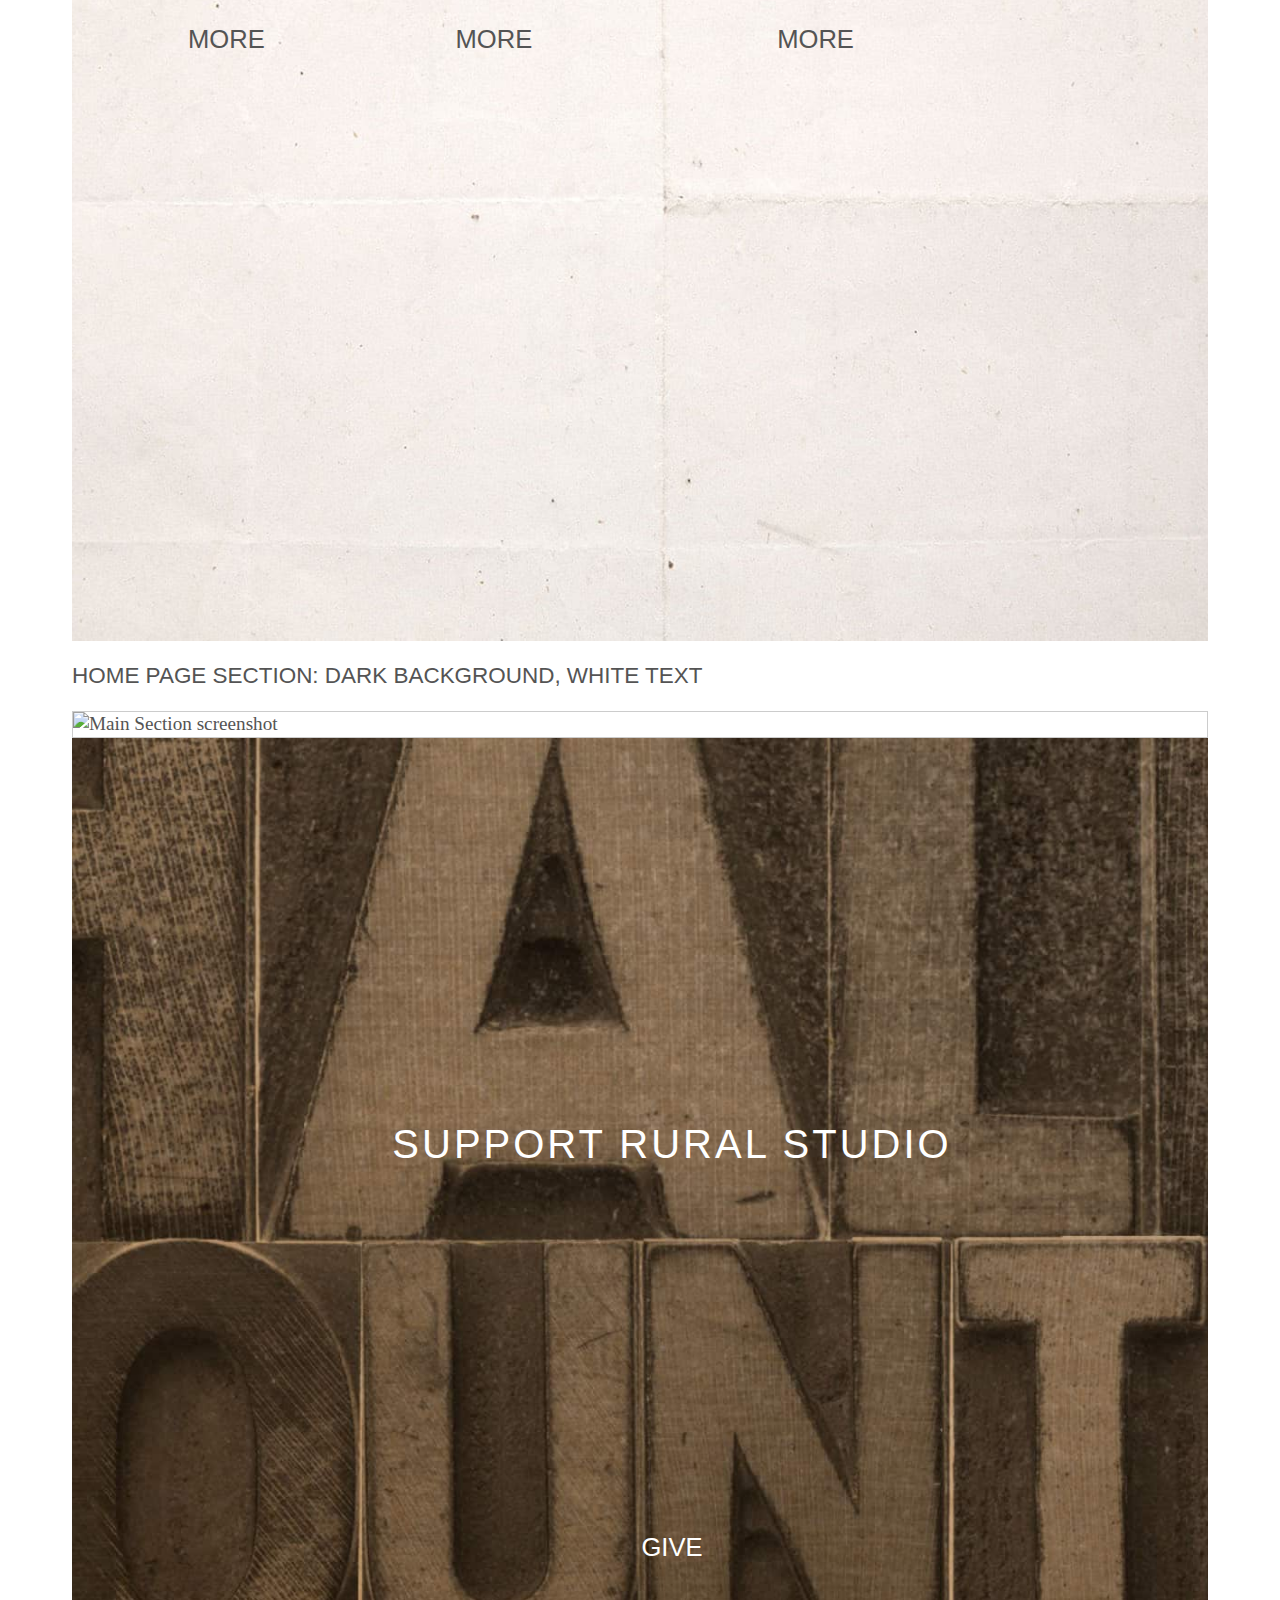
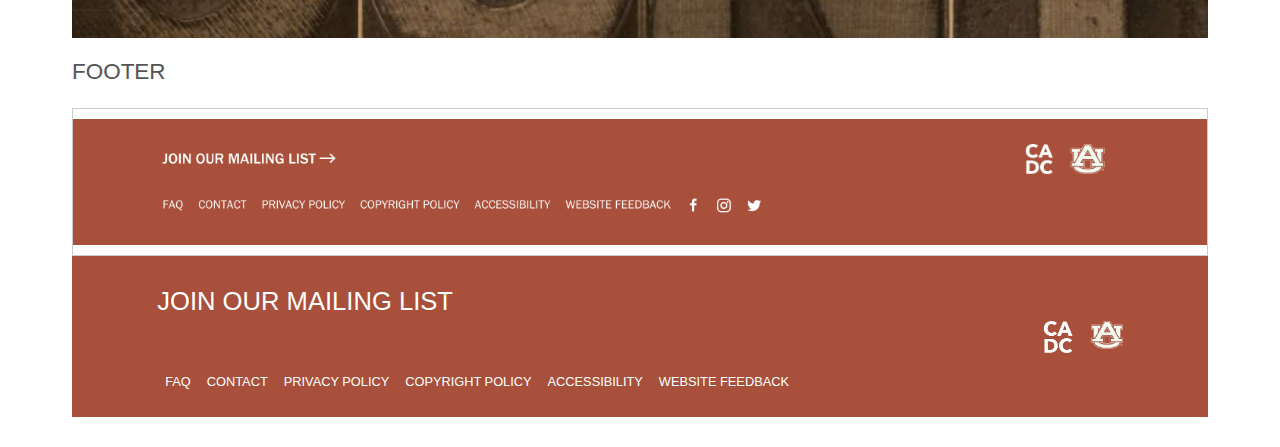
==== commit 2ed126f3: "CSS and HTML validation clean ups" ====
--- a/components/index.html
+++ b/components/index.html
@@ -24,7 +24,7 @@
                 srcset="images/text-block__on-lite--paragraph.png 2x" 
                 src="images/text-block__on-lite--paragraph.png" 
                 alt="body screenshot"
-            />
+        >
         </div>
         <div class="component__code">
             <p>Rural Studio® is an off-campus design-build program, rooted in Hale County and part of the School of Architecture, Planning and Landscape Architecture of Auburn University. Our core mission is the education of our students, coupled with research on sustainable, healthful rural living through both housing and the vital systems we foster to ensure our communities thrive. We are committed to cultivating students who are both local architects and citizens of the world.</p>
@@ -36,12 +36,12 @@
     <article class="component">
         <h3 class="component__name">Headings (h1, h2, h3, h4, ...)</h3>
         <div class="component__img">
-            <img srcset="images/main__hero--title.png 2x" src="images/main__hero--title.png" alt="header screenshot"/>
-            <img class="img--h-screenshot" srcset="images/text-block__on-lite--header2.png 2x" src="images/text-block__on-lite--header2.png" alt="header screenshot"/>
-            <img class="img--h-screenshot" srcset="images/text-block__on-dark--header.png 2x" src="images/text-block__on-dark--header.png" alt="header screenshot"/>
-            <img class="img--h-screenshot" srcset="images/projects-grid__card-caption.png 2x" src="images/projects-grid__card-caption.png" alt="header screenshot"/>
-            <img class="img--h-screenshot" srcset="images/text-block__on-lite--CTA.png 2x" src="images/text-block__on-lite--CTA.png" alt="CTA screenshot"/>
-            <img class="img--h-screenshot" srcset="images/text-block__on-dark--CTA.png 2x" src="images/text-block__on-dark--CTA.png" alt="CTA screenshot"/>
+            <img srcset="images/main__hero--title.png 2x" src="images/main__hero--title.png" alt="header screenshot">
+            <img class="img--h-screenshot" srcset="images/text-block__on-lite--header2.png 2x" src="images/text-block__on-lite--header2.png" alt="header screenshot">
+            <img class="img--h-screenshot" srcset="images/text-block__on-dark--header.png 2x" src="images/text-block__on-dark--header.png" alt="header screenshot">
+            <img class="img--h-screenshot" srcset="images/projects-grid__card-caption.png 2x" src="images/projects-grid__card-caption.png" alt="header screenshot">
+            <img class="img--h-screenshot" srcset="images/text-block__on-lite--CTA.png 2x" src="images/text-block__on-lite--CTA.png" alt="CTA screenshot">
+            <img class="img--h-screenshot" srcset="images/text-block__on-dark--CTA.png 2x" src="images/text-block__on-dark--CTA.png" alt="CTA screenshot">
         </div>
         <div class="component__code">
             <h1>Educating Citizen Architects</h1>
@@ -65,32 +65,47 @@
 
         <h3 class="component__name">Headings Nav</h3>
         <div class="component__img">
-            <img srcset="images/page-header.png 2x" src="images/page-header.png" alt="header nav screenshot"/>
+            <img srcset="images/page-header.png 2x" src="images/page-header.png" alt="header nav screenshot">
         </div>
         <div class="component__code">
             <header class="site-header">
-                <div class="container">
+                <div class="site-header__container">
                     <div class="top-branding">
-                        <p class="logo"><a href="#"><img class="logo" src="../images/logos/RuralStudio_Wordmark_WHT.png" alt="Rural Studio logo"></a></p>
-                        <p class="site-header__menu-icon"><a href="#" class="nav-link"><i class="fa-sharp fa-solid fa-bars fa-l" style="color: #ffffff;"></i></a></p>
-                    </div>
-                   <!-- TEST--> 
-                   <!--
-                    <a class="nav-trigger" href="#0">
-                        <i class="fa-solid fa-xmark" style="color: #cecece;"></i>
-                        <span class="site-header__menu-icon is-clicked"> == $0
-                            ::before
-                            ::after
-                        </span>
-                    </a> -->
-                </div>
+                        <a href="#"><img class="logo" src="../images/logos/RuralStudio_Wordmark_WHT.png" alt="Rural Studio logo"></a>
+                    </div>
+                </div>
+                <p class="site-header__menu-icon"><a href="#" class="nav-link"><i class="fa-solid fa-bars" style="color: #797e86;"></i></a></p>
+                <!-- TEST--> 
+                <!--
+                 <a class="nav-trigger" href="#0">
+                     <i class="fa-solid fa-xmark" style="color: #cecece;"></i>
+                     <span class="site-header__menu-icon is-clicked"> == $0
+                         ::before
+                         ::after
+                     </span>
+                 </a> -->
             </header>
+
+            <div class="component__img">
+                <img srcset="images/page-header--white-bkgrnd.png 2x" src="images/page-header--white-bkgrnd.png" alt="header nav screenshot">
+            </div>
+            <div class="component__code">
+                <header class="site-header--white">
+                    <div class="site-header__container site-header__container--white">
+                        <div class="top-branding">
+                            <a href="#"><img class="logo" src="../images/logos/RuralStudio_Wordmark_rust.png" alt="Rural Studio logo"></a>
+                        </div>
+                    </div>
+                    <p class="site-header__menu-icon"><a href="#" class="nav-link"><i class="fa-solid fa-bars" style="color: #797e86;"></i></a></p>
+                </header>
+            </div>
+        </div>
 
 <!--down arrow-->
 
         <h3 class="component__name">Scroll Arrow</h3>
         <div class="component__img">
-            <img srcset="images/scroll arrow.png 2x" src="images/scroll arrow.png" alt="scroll arrow screenshot"/>
+            <img srcset="images/scroll-arrow.png 2x" src="images/scroll-arrow.png" alt="scroll arrow screenshot">
         </div>
         <div class="component__code">
                 <div class="scroll-arrow">
@@ -103,7 +118,7 @@
 
 <h3 class="component__name">Home Page | Hero section</h3>
 <div class="component__img">
-    <img srcset="images/main__hero.png 2x" src="images/main__hero.png" alt="Main Hero screenshot"/>
+    <img srcset="images/main__hero.png 2x" src="images/main__hero.png" alt="Main Hero screenshot">
 </div>
 
 <div class="component__code">
@@ -135,7 +150,7 @@
 
     <h3 class="component__name">Main Navigation | Line</h3>
     <div class="component__img">
-        <img srcset="images/main-nav--line.png 2x" src="images/main-nav--line.png" alt="Main Navigation screenshot"/>
+        <img srcset="images/main-nav--line.png 2x" src="images/main-nav--line.png" alt="Main Navigation screenshot">
     </div>
     <ul class="main-nav__list">
         <li class="nav-line">
@@ -150,7 +165,7 @@
     
     <h3 class="component__name">Main Navigation</h3>
     <div class="component__img">
-        <img srcset="images/main-nav__list.png 2x" src="images/main-nav__list.png" alt="Main Navigation screenshot"/>
+        <img srcset="images/main-nav__list.png 2x" src="images/main-nav__list.png" alt="Main Navigation screenshot">
     </div>
     <div class="component__code">
         <div class="container">
@@ -210,7 +225,7 @@
 
     <h3 class="component__name">Home Page Section</h3>
         <div class="component__img">
-            <img srcset="images/main__section--on-lite.png 2x" src="images/main__section--on-lite.png" alt="Main Section screenshot"/>
+            <img srcset="images/main__section--on-lite.png 2x" src="images/main__section--on-lite.png" alt="Main Section screenshot">
         </div>
     <div class="component__code">
         <section class="main-section" id="section-1">
@@ -238,7 +253,7 @@
 
 <h3 class="component__name">Home Page Section: Dark Background, White Text</h3>
 <div class="component__img">
-    <img srcset="images/main__section--on-dark.png 2x" src="images/main__section--on-dark.png" alt="Main Section screenshot"/>
+    <img srcset="images/main__section--on-dark.png 2x" src="images/main__section--on-dark.png" alt="Main Section screenshot">
 </div>
 <div class="component__code">
 <section class="main-section" id="section-2">
@@ -263,7 +278,7 @@
 
 <h3 class="component__name">Home Page Section</h3>
 <div class="component__img">
-    <img srcset="images/main__section--on-lite-2.png 2x" src="images/main__section--on-lite-2.png" alt="Main Section 3 screenshot"/>
+    <img srcset="images/main__section--on-lite-2.png 2x" src="images/main__section--on-lite-2.png" alt="Main Section 3 screenshot">
 </div>
 <div class="component__code">
 <section class="main-section" id="section-3">
@@ -291,7 +306,7 @@
 
 <h3 class="component__name">Home Page Section: Dark Background, White Text</h3>
 <div class="component__img">
-    <img srcset="images/main__section--on-dark-2.png 2x" src="images/main__section--on-dark-2.png" alt="Main Section screenshot"/>
+    <img srcset="images/main__section--on-dark-2.png 2x" src="images/main__section--on-dark-2.png" alt="Main Section screenshot">
 </div>
 <div class="component__code">
 <section class="main-section" id="section-4">
@@ -316,7 +331,7 @@
 
 <h3 class="component__name">Home Page Section: 3 columns</h3>
 <div class="component__img">
-    <img srcset="images/main__section--3-column.png 2x" src="images/main__section--3-column.png" alt="Main Section screenshot"/>
+    <img srcset="images/main__section--3-column.png 2x" src="images/main__section--3-column.png" alt="Main Section screenshot">
 </div>
 <div class="component__code">
 <section class="main-section" id="section-1">
@@ -352,7 +367,7 @@
 
 <h3 class="component__name">Home Page Section: Dark Background, White Text</h3>
 <div class="component__img">
-    <img srcset="images/main__section--on-dark-3.png 2x" src="images/main__section--on-dark-3.png" alt="Main Section screenshot"/>
+    <img srcset="images/main__section--on-dark-3.png 2x" src="images/main__section--on-dark-3.png" alt="Main Section screenshot">
 </div>
 <div class="component__code">
 <section class="main-section" id="section-5">
@@ -373,7 +388,7 @@
 <article class="component">
     <h3 class="component__name">Footer</h3>
     <div class="component__img">
-        <img srcset="images/full-footer.png 2x" src="images/full-footer.png" alt="footer screenshot"/>
+        <img srcset="images/full-footer.png 2x" src="images/full-footer.png" alt="footer screenshot">
     </div>
     <div class="component__code">
         <header class="footer">
@@ -404,6 +419,7 @@
                 </div> <!--end site.info__right-->
             </div> <!--end footer container/flexblox-->
         </header>
+    </div>
 </article>
       
 </div>
--- a/css/main.css
+++ b/css/main.css
@@ -143,13 +143,13 @@
 .site-header {
     background-color: transparent;
 }
-.site-header .container {
-    display: flex;
-    align-items: center;
-    justify-content: space-between;
+.site-header--white {
+    background-color: #fcfaf6;
+}
+.site-header__container {
+    padding: 20px 0;
     max-width: 85%;
     height: 100%;
-    padding: 1rem 0;
     margin: 0 auto;
 }
 .logo {
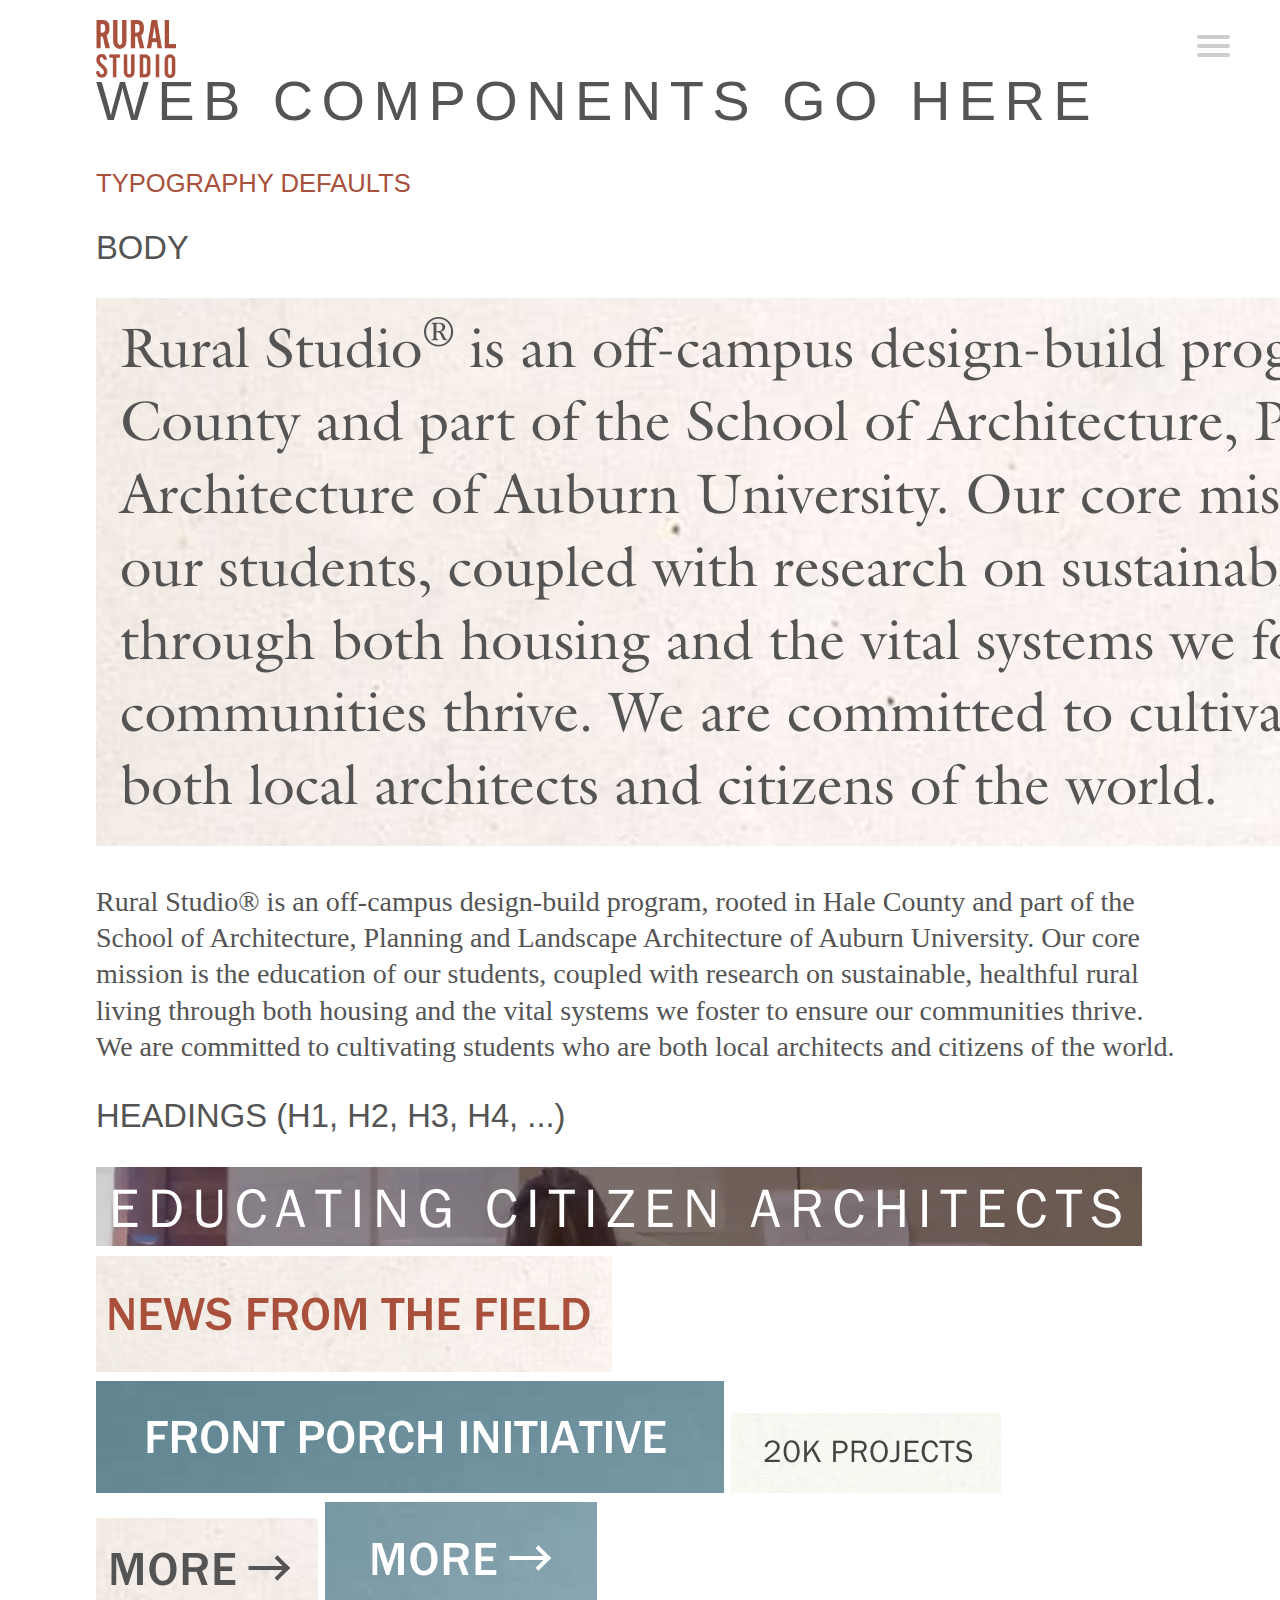
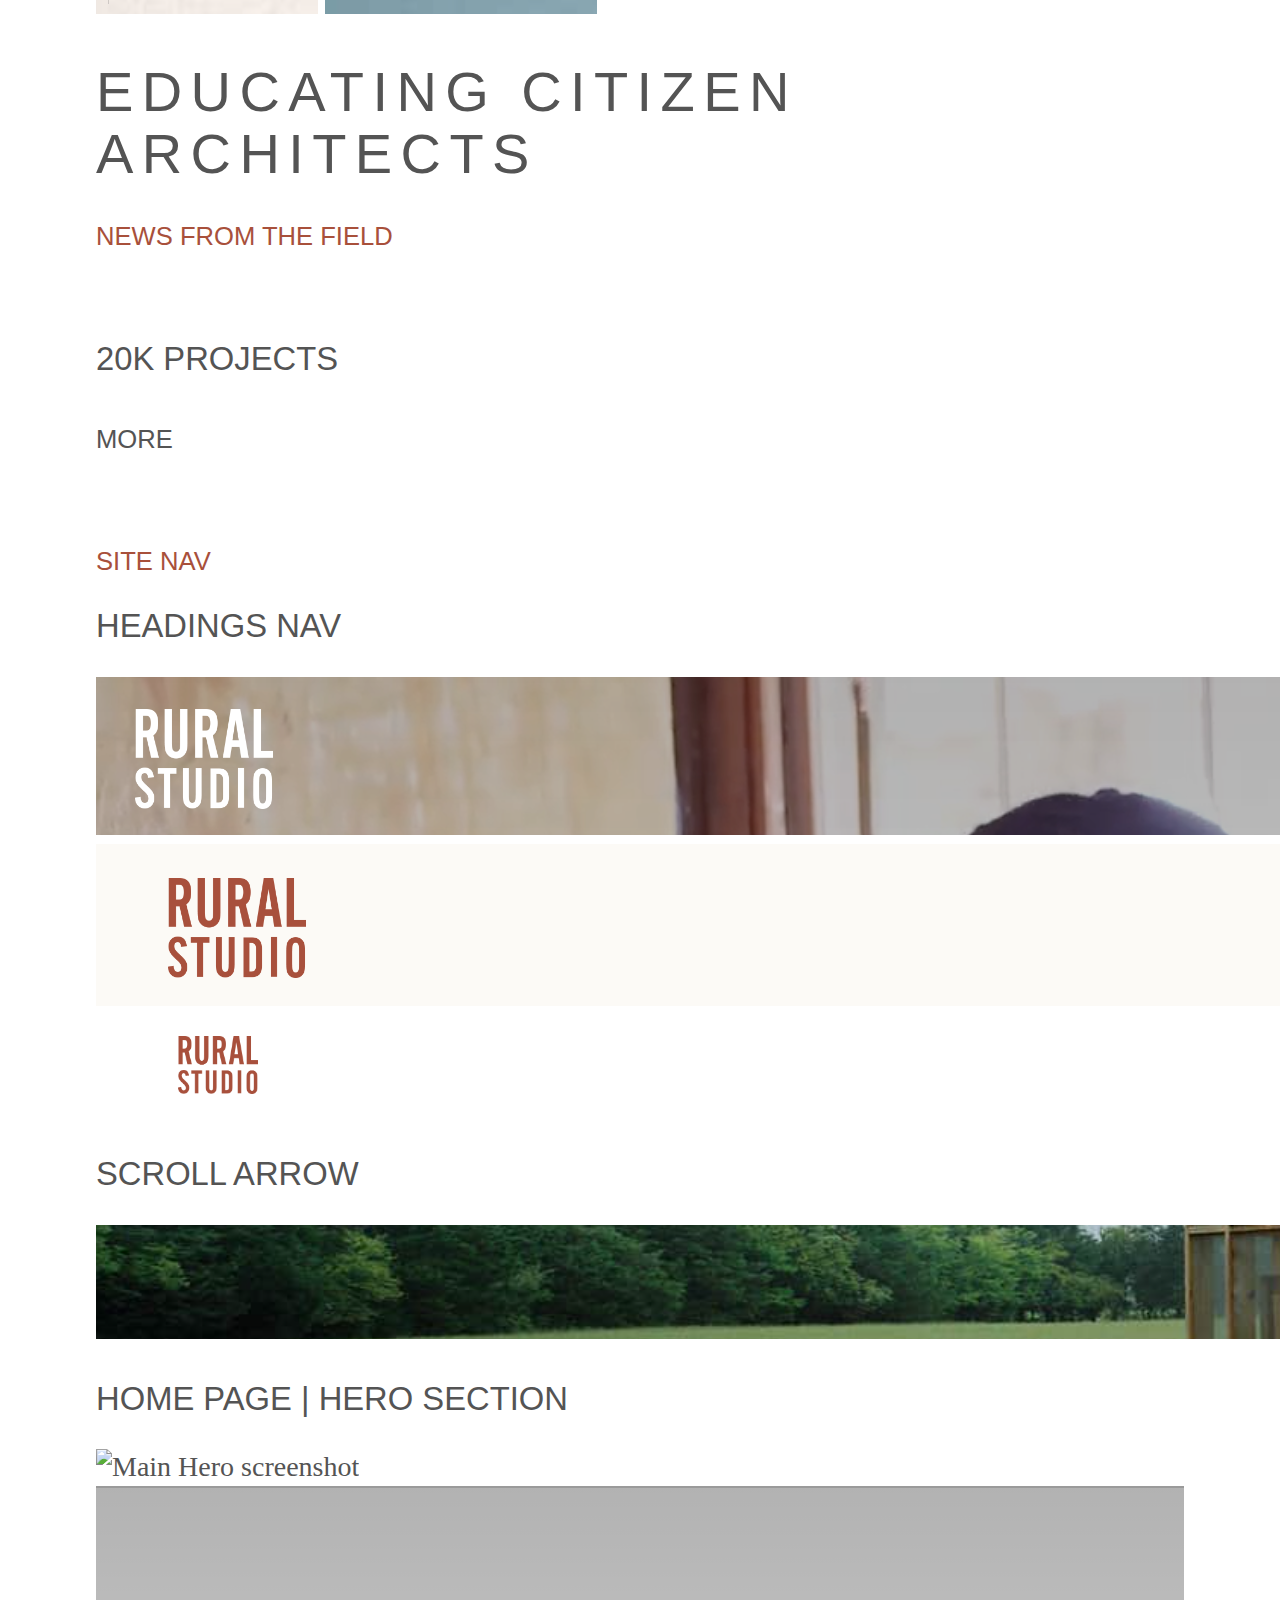
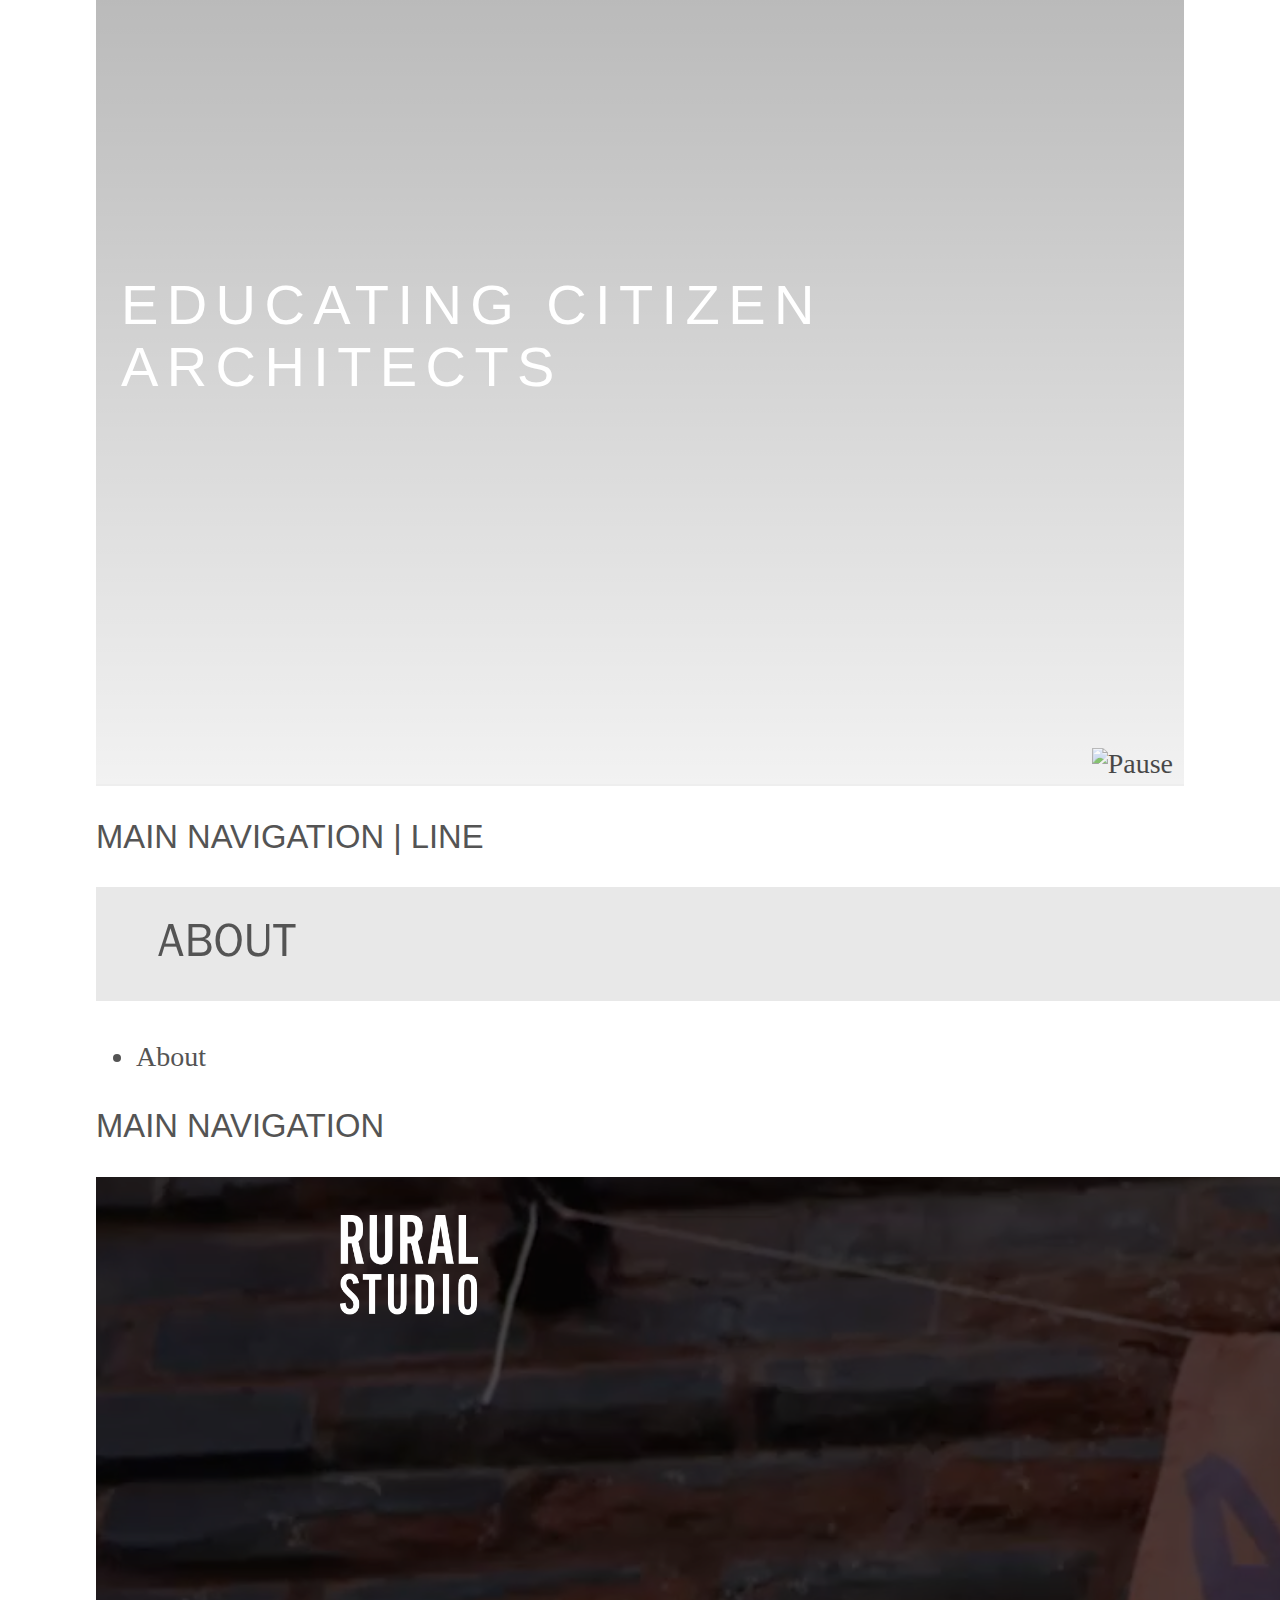
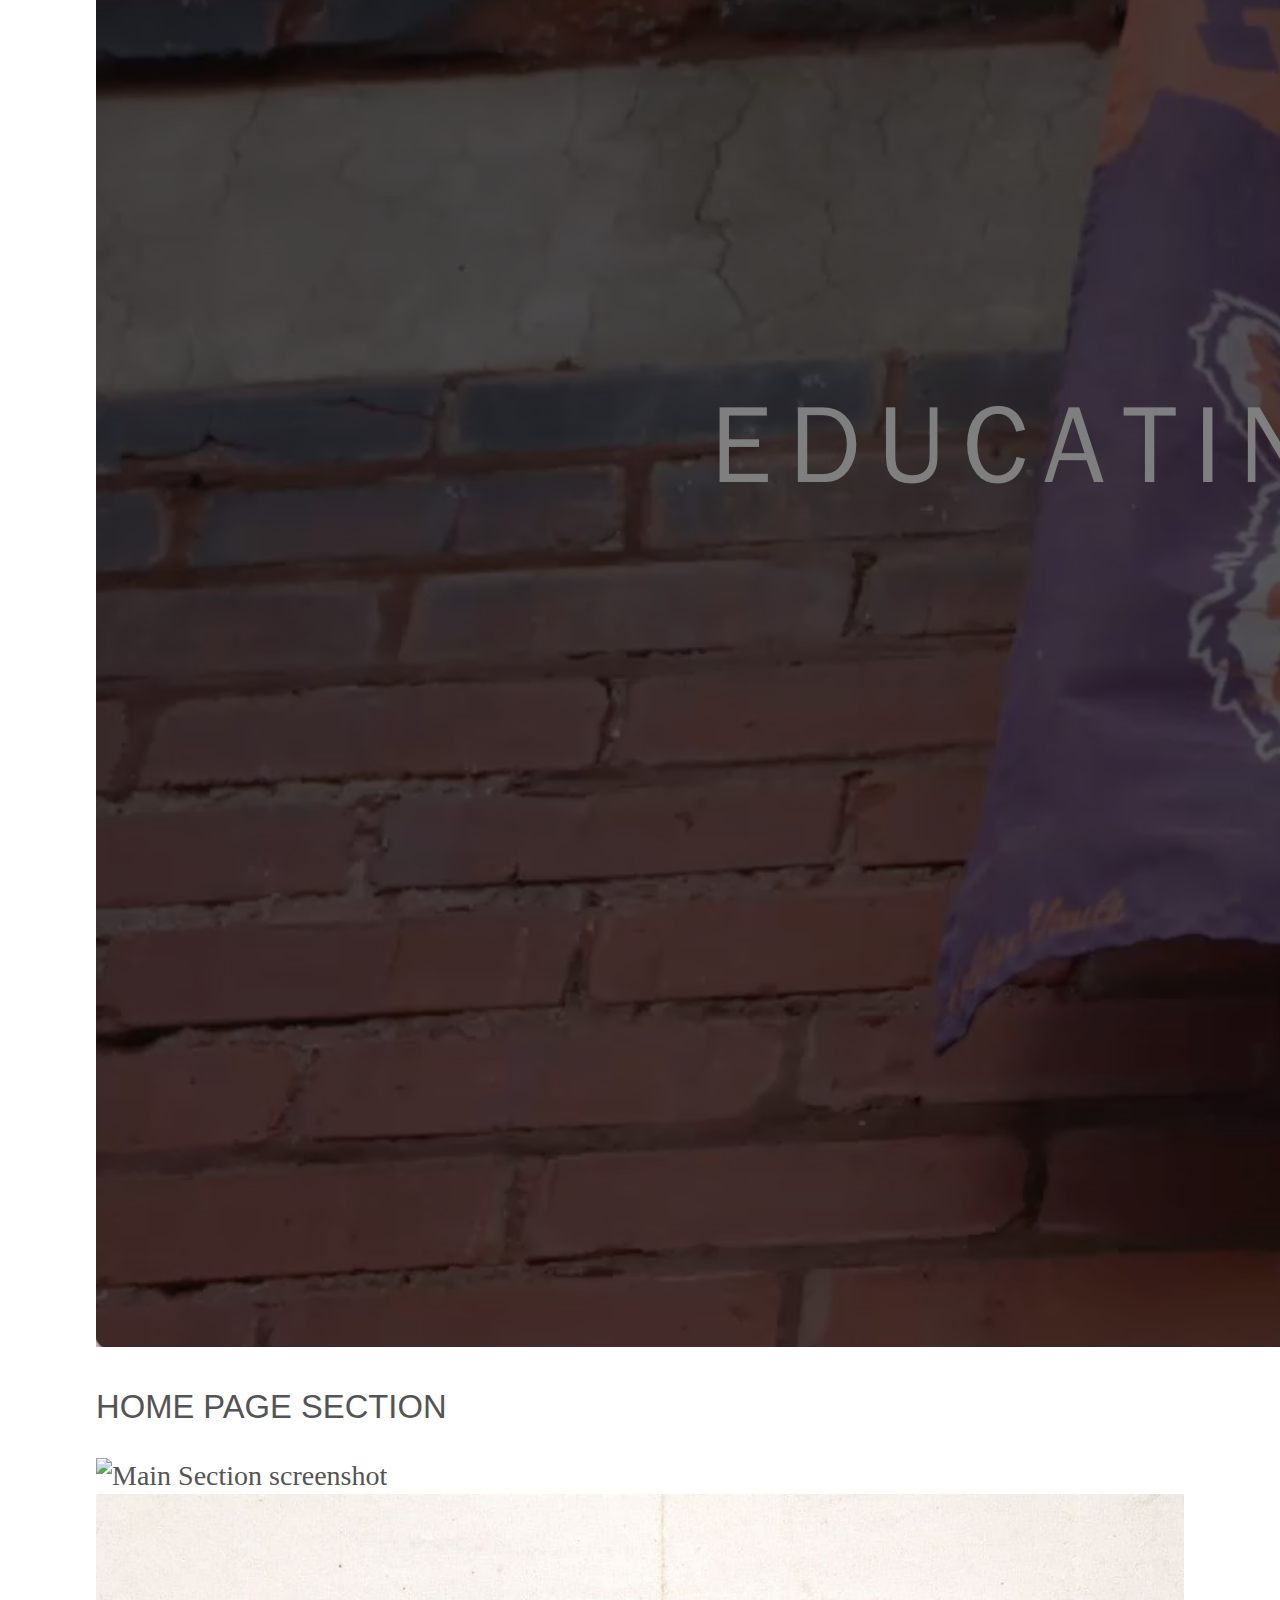
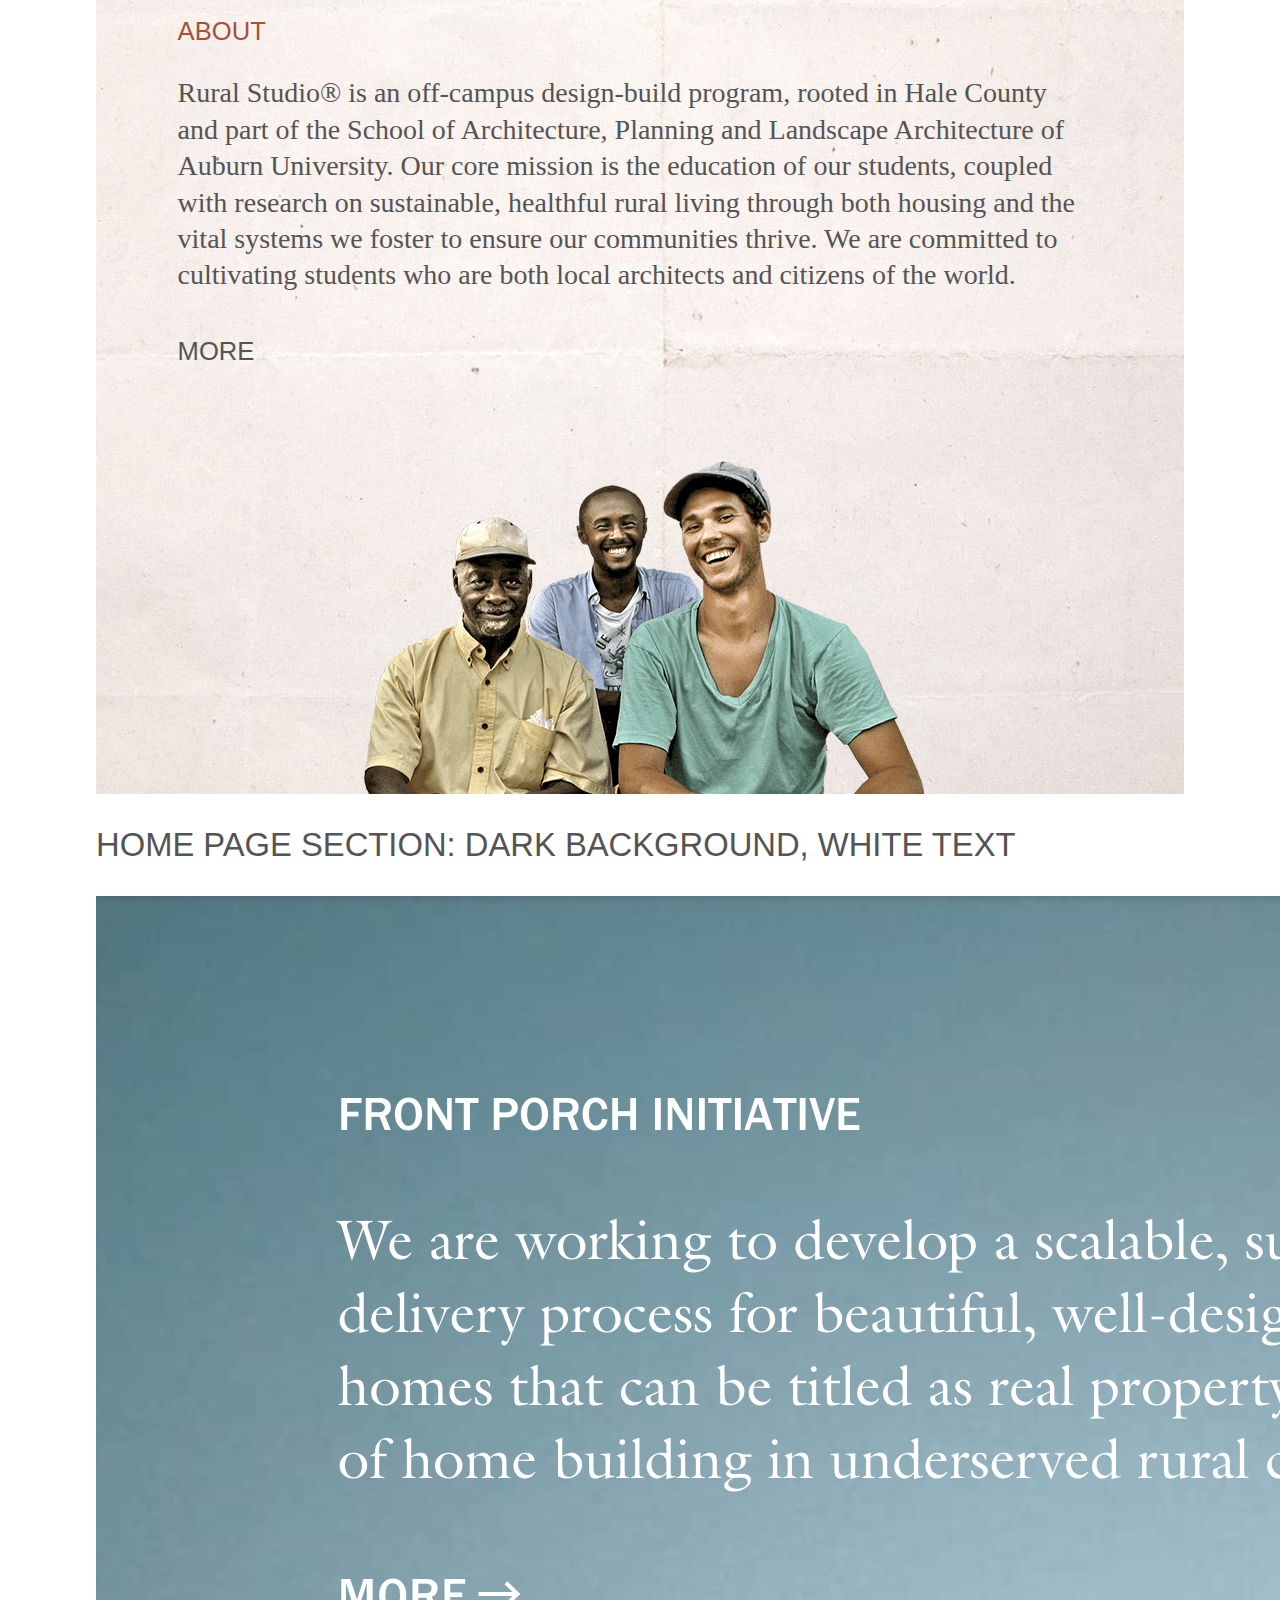
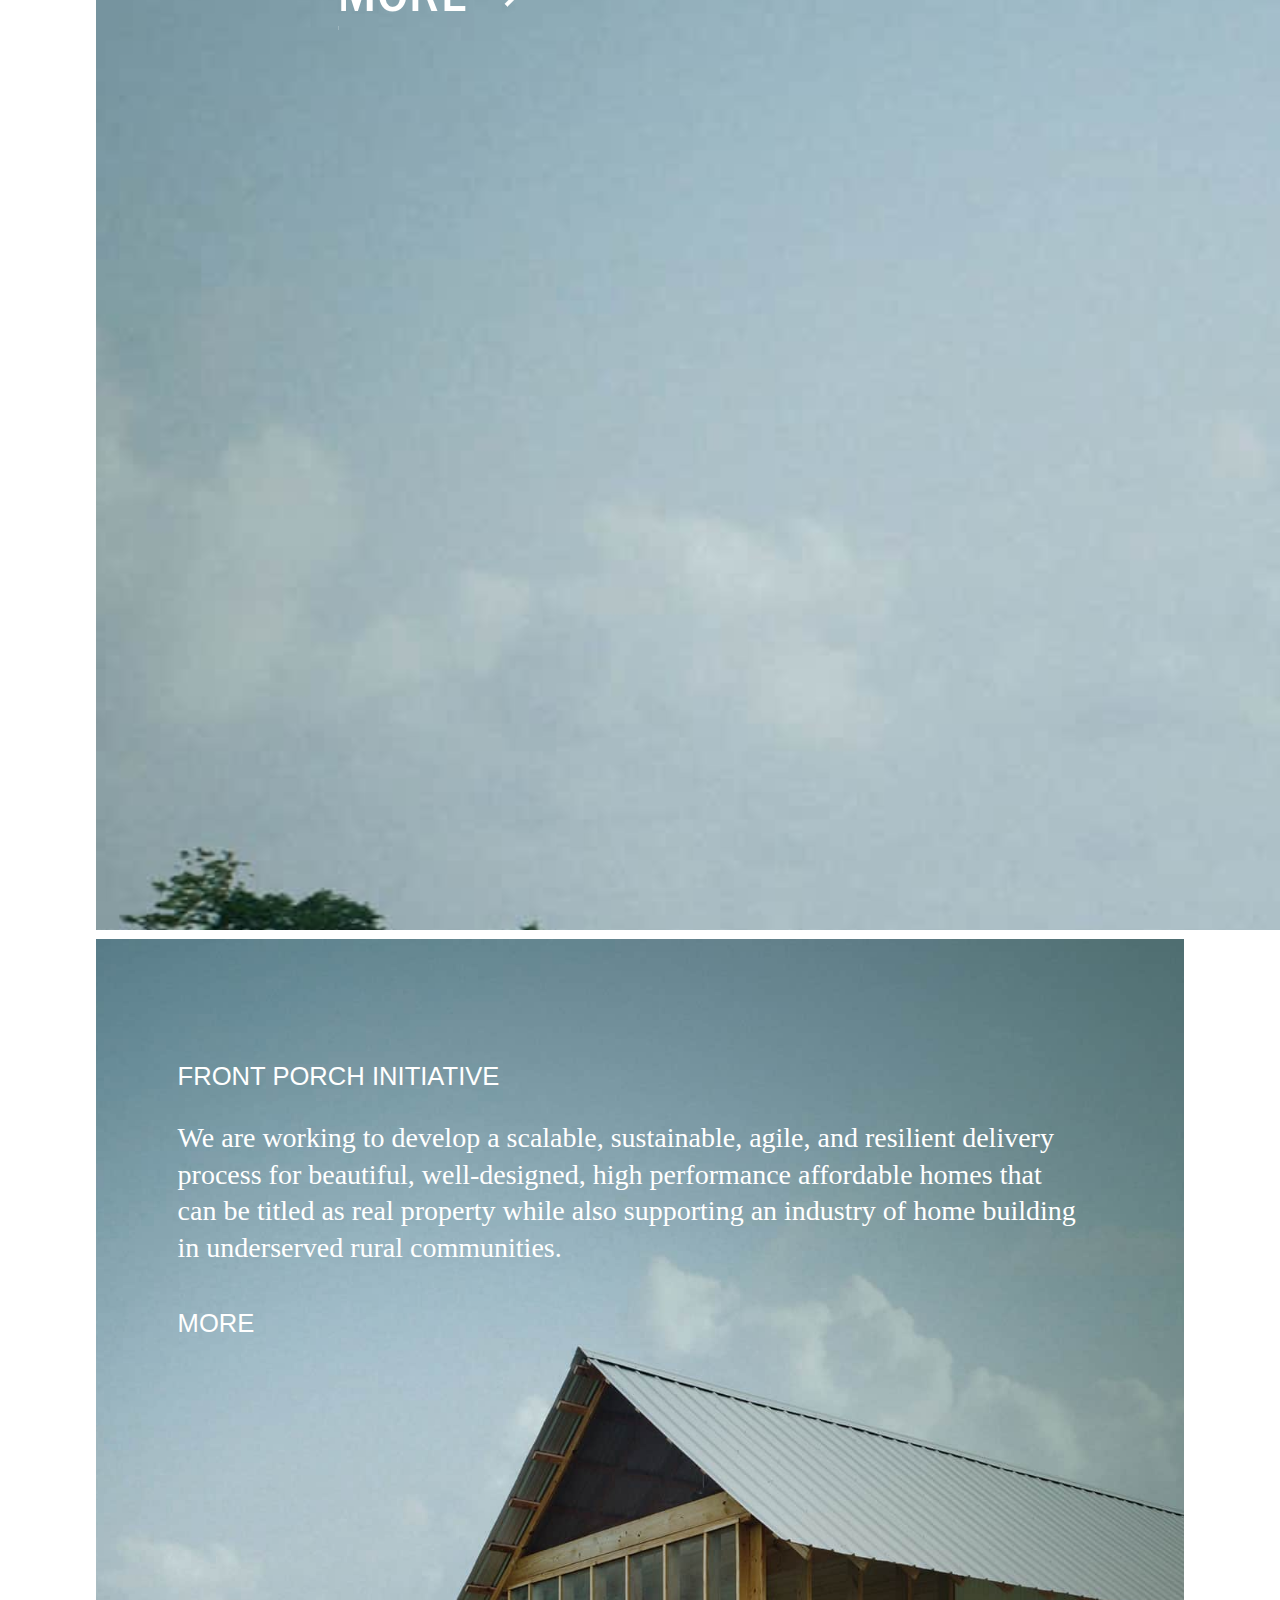
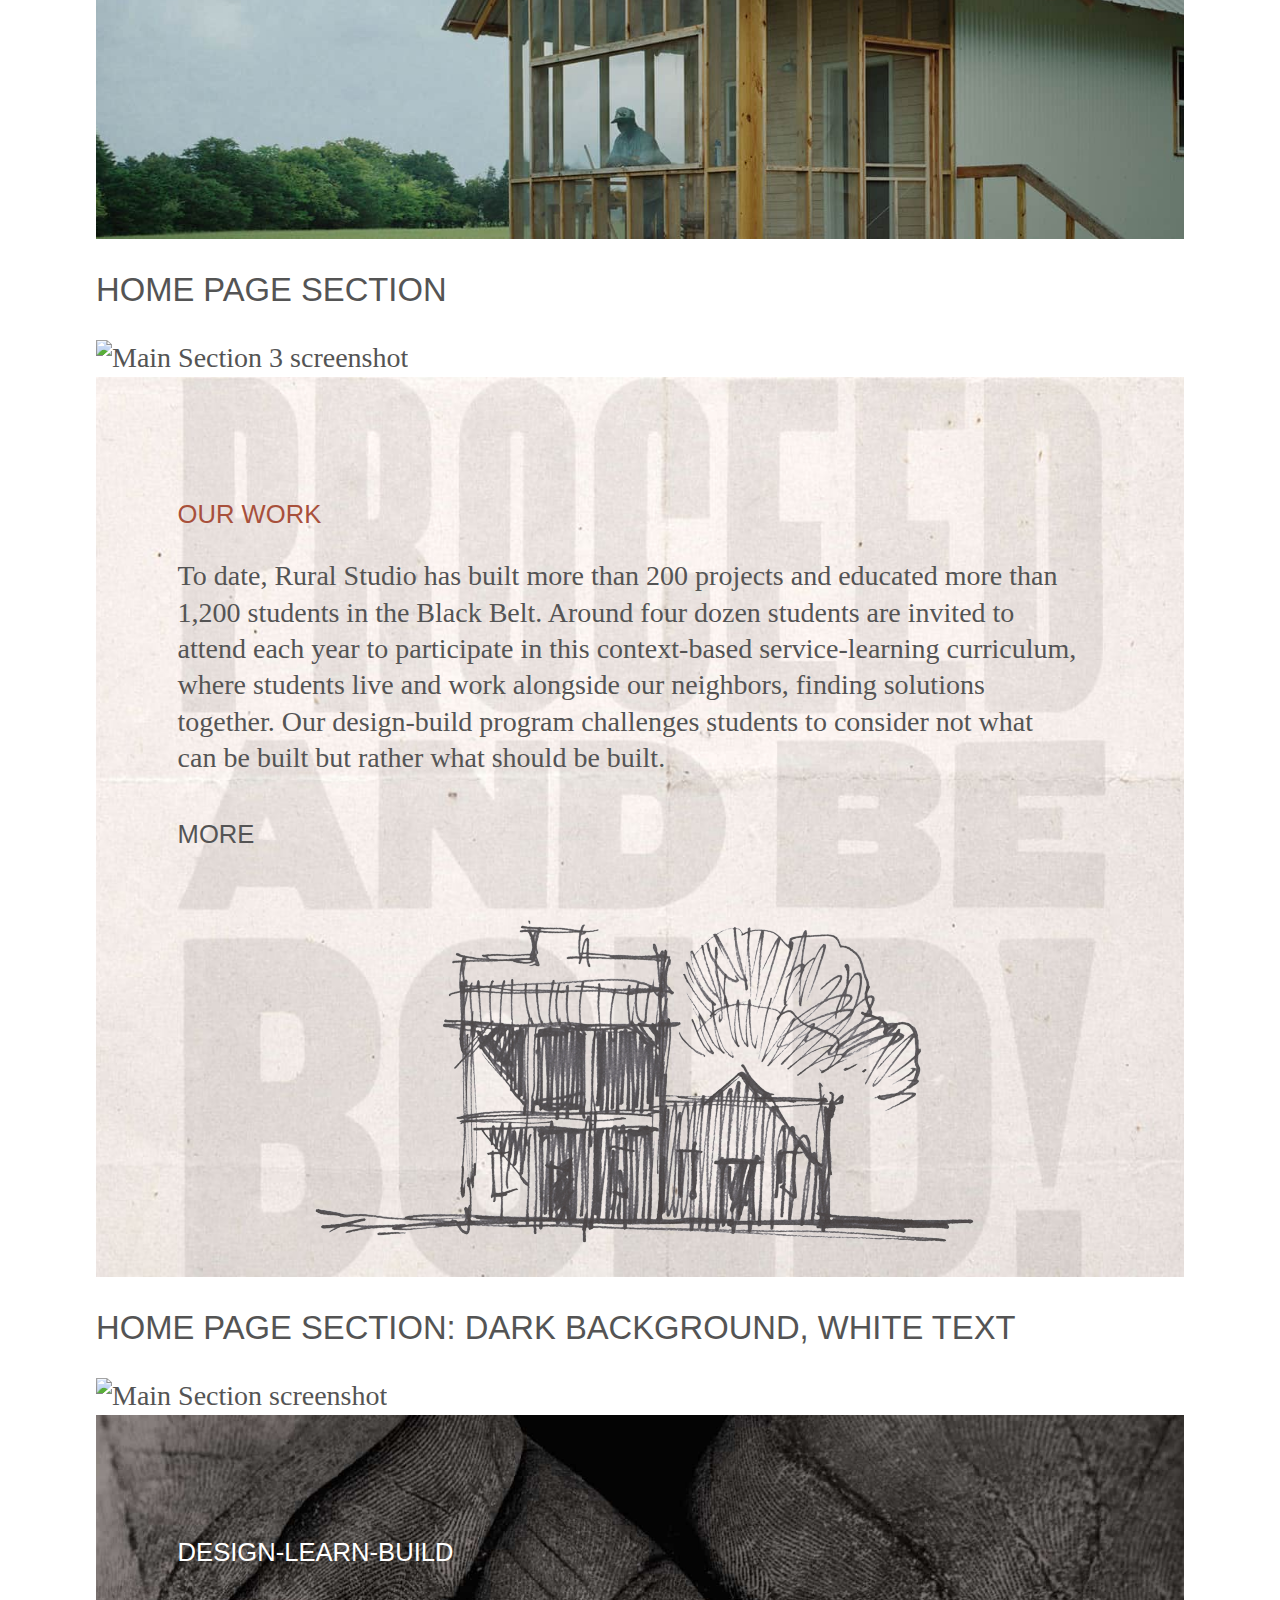
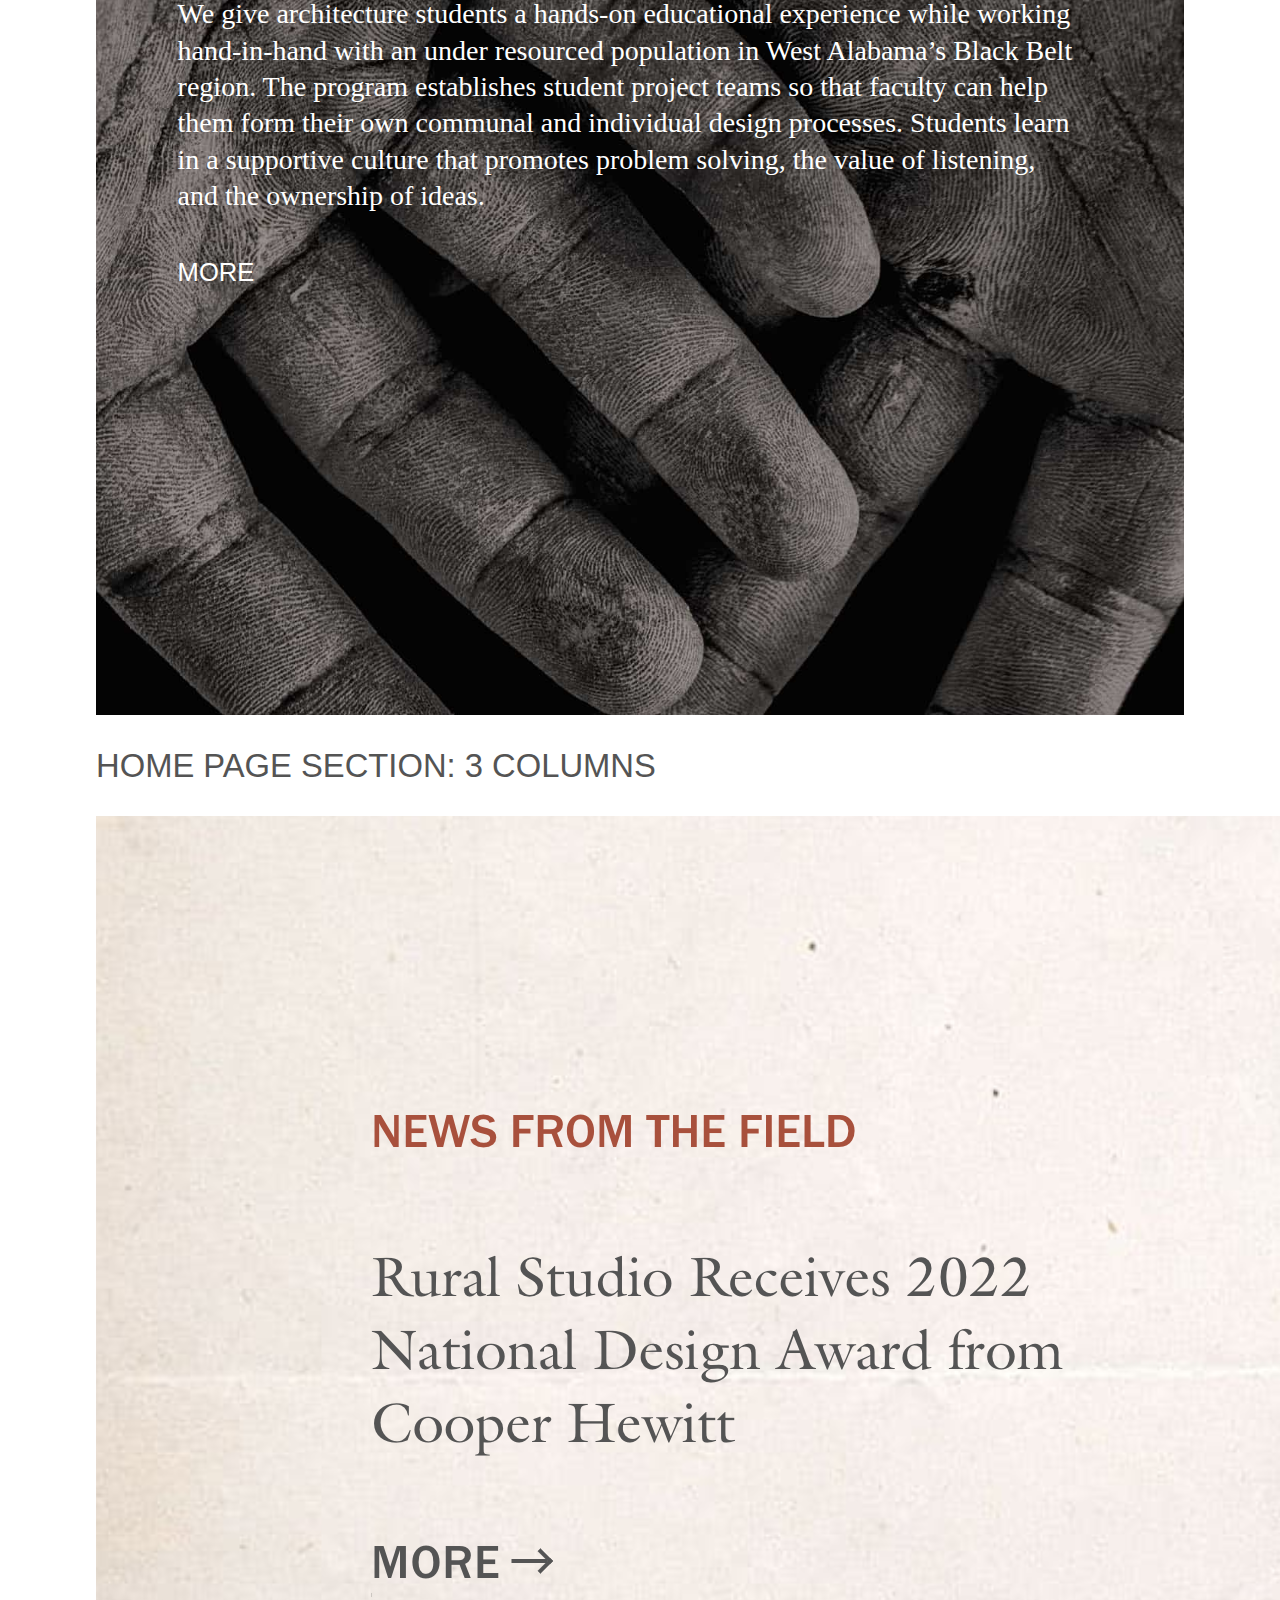
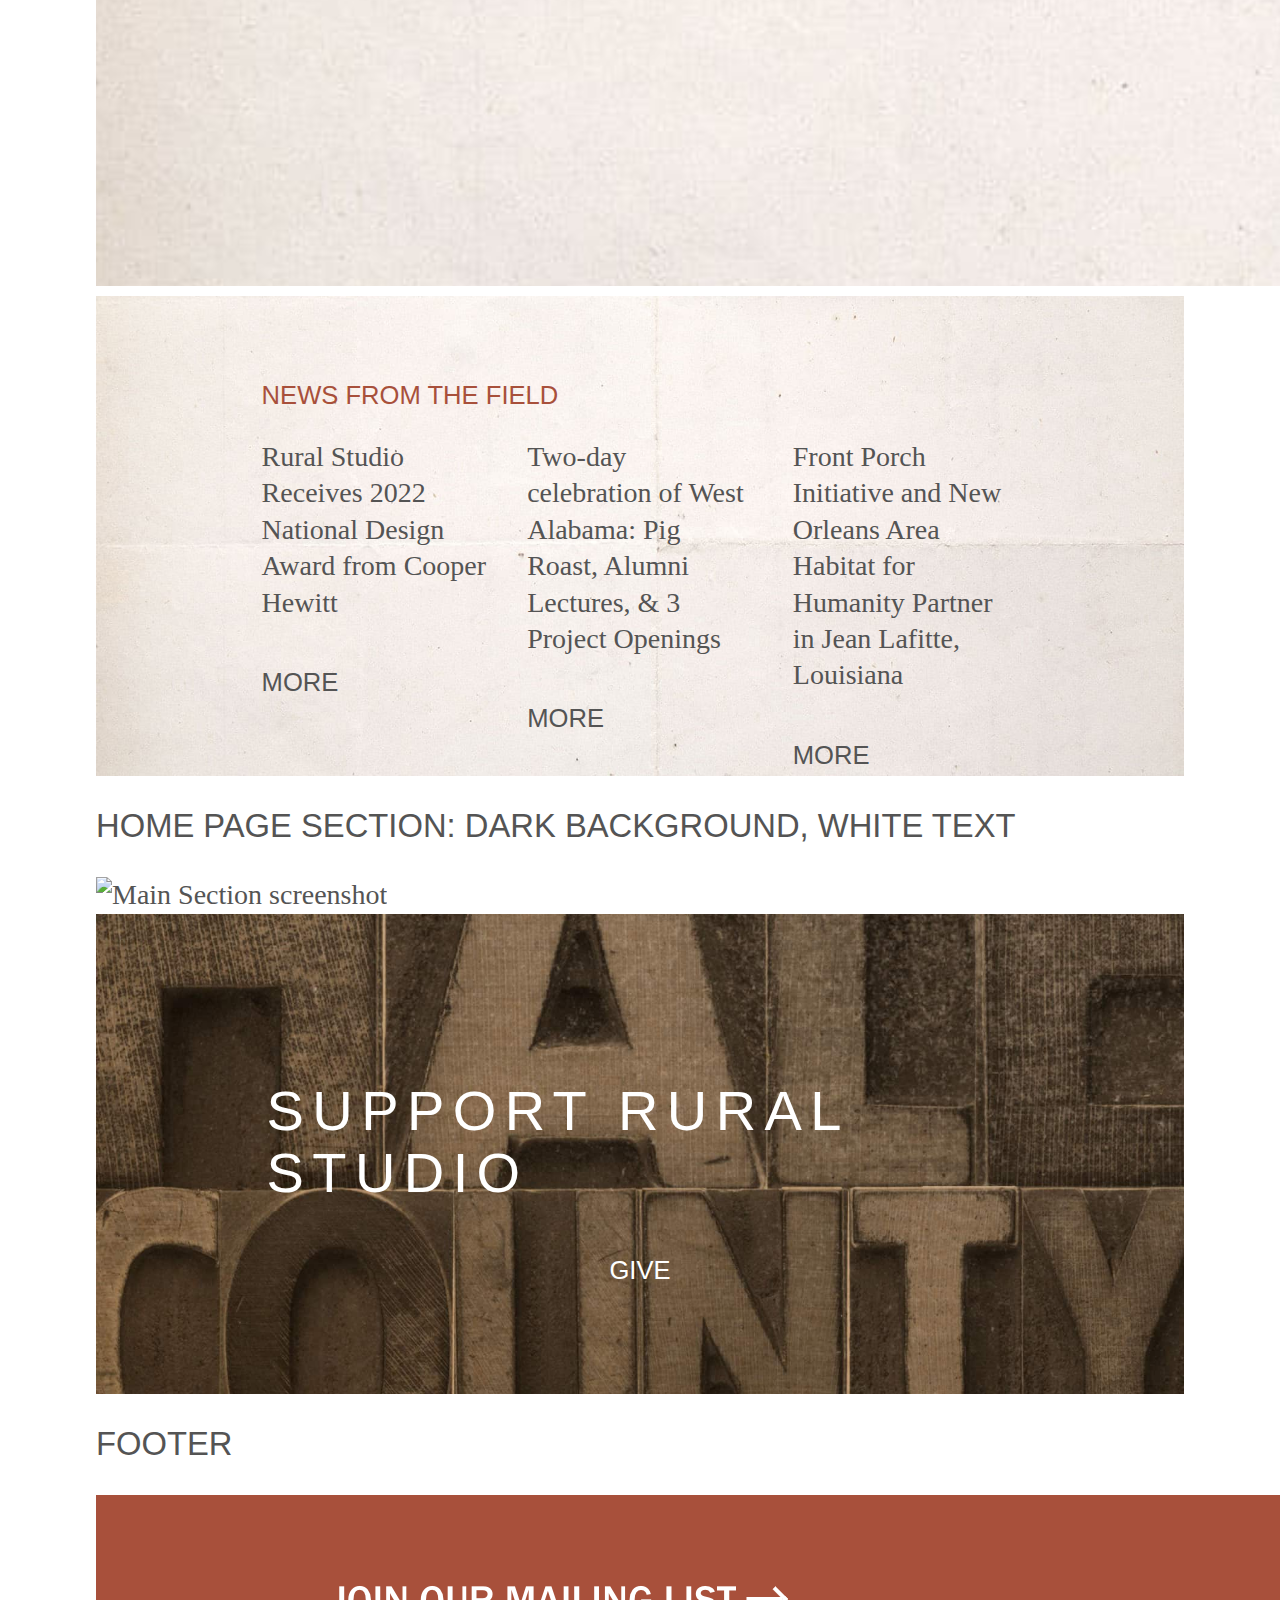
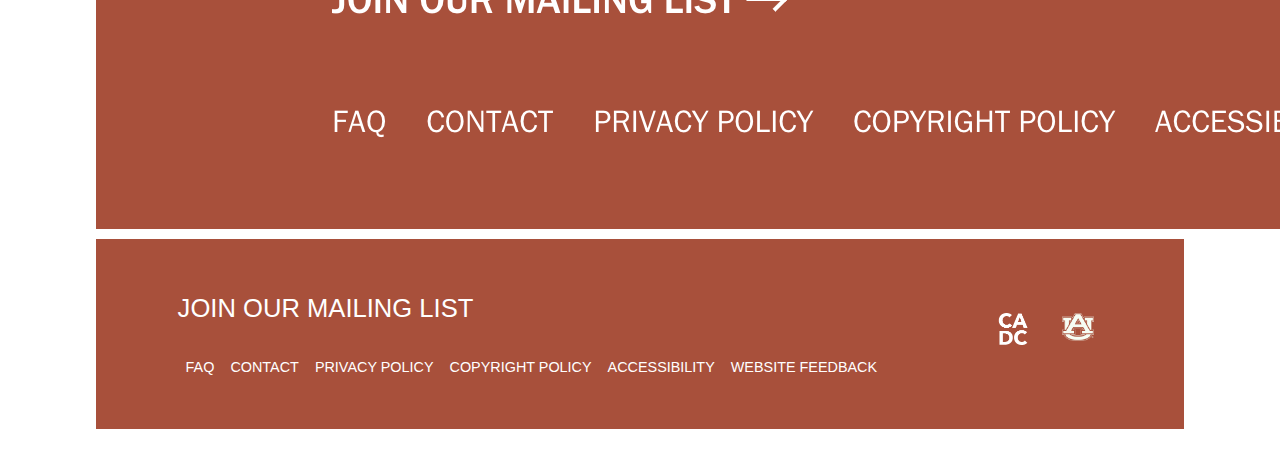
==== commit 30c7353a: "Clean up components HTLM to match main index" ====
--- a/components/index.html
+++ b/components/index.html
@@ -74,16 +74,6 @@
                         <a href="#"><img class="logo" src="../images/logos/RuralStudio_Wordmark_WHT.png" alt="Rural Studio logo"></a>
                     </div>
                 </div>
-                <p class="site-header__menu-icon"><a href="#" class="nav-link"><i class="fa-solid fa-bars" style="color: #797e86;"></i></a></p>
-                <!-- TEST--> 
-                <!--
-                 <a class="nav-trigger" href="#0">
-                     <i class="fa-solid fa-xmark" style="color: #cecece;"></i>
-                     <span class="site-header__menu-icon is-clicked"> == $0
-                         ::before
-                         ::after
-                     </span>
-                 </a> -->
             </header>
 
             <div class="component__img">
@@ -123,21 +113,19 @@
 
 <div class="component__code">
     <section class="main-section main-section--hero">
-        <div class="container">
-            <div class="copy-container--hero">
-                <div class="overlay">
-                    <div class="flex-middle">
-                        <h1 class="hero">EDUCATING CITIZEN ARCHITECTS</h1>
-                    </div>
-                    <div class="video-wrapper" style="background-image: url(https://ruralstudio.org/wp-content/themes/rural-studio/img/Video-Still-2.jpg);"> ==$0
-                        <iframe src="https://player.vimeo.com/video/685615652?background=1&amp;?autoplay=1&amp;loop=1&amp;autopause=0" width="640" height="360" frameborder="0" allow="autoplay; fullscreen" class="hero__video" name="Background video of Rural Studio" title="Background video of Rural Studio" data-ready="true"></iframe>
-                    </div>
-                    <button class="hero__video-toggle">
-                        <img src="http://ruralstudio.org/wp-content/themes/rural-studio/img/icon_pause.svg" alt="Pause">
-                    </button>
-                    <div class="scroll-arrow">
-                        <p class="scroll-icon"><a href="#"><i class="fa-solid fa-angle-down fa-2xl" style="color: white;"></i></a></p>
-                    </div>
+        <div class="copy-container--hero">
+            <div class="overlay">
+                <div class="flex-middle">
+                    <h1 class="hero">EDUCATING CITIZEN ARCHITECTS</h1>
+                </div>
+                <div class="video-wrapper" style="background-image: url(https://ruralstudio.org/wp-content/themes/rural-studio/img/Video-Still-2.jpg);">
+                    <iframe src="https://player.vimeo.com/video/685615652?background=1&amp;?autoplay=1&amp;loop=1&amp;autopause=0" width="640" height="360" allow="autoplay; fullscreen" class="hero__video" name="Background video of Rural Studio" title="Background video of Rural Studio" data-ready="true"></iframe>
+                </div>
+                <button class="hero__video-toggle">
+                    <img src="http://ruralstudio.org/wp-content/themes/rural-studio/img/icon_pause.svg" alt="Pause">
+                </button>
+                <div class="scroll-arrow">
+                    <p class="scroll-icon"><a href="#"><i class="fa-solid fa-angle-down fa-2xl" style="color: white;"></i></a></p>
                 </div>
             </div>
         </div>
@@ -168,57 +156,66 @@
         <img srcset="images/main-nav__list.png 2x" src="images/main-nav__list.png" alt="Main Navigation screenshot">
     </div>
     <div class="component__code">
-        <div class="container">
-            <nav class="primary-nav">
-                <div class="menu-container" id="mySidenav">
-                    <ul class="main-nav__list" id="main">
-                        <a href="javascript:void(0)" class="closebtn" onclick="closeNav()"><i class="fa-solid fa-xmark" style="color: #cecece;"></i></a>
-                        <li class="nav-line">
-                            <div class="nav-line__wrapper">
-                                <a href="#" class="nav-link nav-link--main">About</a>
-                                <a href="#" class="nav-link nav-link--main"><i class="fa-solid fa-plus" style="color: #545454;"></i></a>
-                            </div>
-                        </li>
-                        <li class="nav-line">
-                            <div class="nav-line__wrapper">
-                                <a href="#" class="nav-link nav-link--main">Study With Us</a>
-                                <a href="#" class="nav-link nav-link--main"><i class="fa-solid fa-plus" style="color: #545454;"></i></a>
-                            </div>
-                        </li>
-                        <li class="nav-line">
-                            <div class="nav-line__wrapper">
-                                <a href="#" class="nav-link nav-link--main">Projects</a>
-                                <a href="#" class="nav-link nav-link--main"><i class="fa-solid fa-plus" style="color: #545454;"></i></a>
-                            </div>
-                        </li>
-                        <li class="nav-line">
-                            <div class="nav-line__wrapper">
-                                <a href="#" class="nav-link nav-link--main">Front Porch Initiative</a>
-                                <a href="#" class="nav-link nav-link--main"><i class="fa-solid fa-plus" style="color: #545454;"></i></a>
-                            </div>
-                        </li>
-                        <li class="nav-line">
-                            <div class="nav-line__wrapper">
-                                <a href="#" class="nav-link nav-link--main">News</a>
-                                <a href="#" class="nav-link nav-link--main"><i class="fa-solid fa-plus" style="color: #545454;"></i></a>
-                            </div>
-                        </li>
-                        <li class="nav-line">
-                            <div class="nav-line__wrapper">
-                                <a href="#" class="nav-link nav-link--main">Get Involved</a>
-                                <a href="#" class="nav-link nav-link--main"><i class="fa-solid fa-plus" style="color: #545454;"></i></a>
-                            </div>
-                        </li>
-                        <li class="nav-line">
-                            <div class="nav-line__wrapper">
-                                <a href="#" class="nav-link nav-link--main">Give</a>
-                                <a href="#" class="nav-link nav-link--main"><i class="fa-solid fa-plus" style="color: #545454;"></i></a>
-                            </div>
-                        </li>
-                    </ul>
-                </div><!--End Menu Container-->
-            </nav><!--end primary-nav container-->
-        </div>
+        <header class="site-header">
+            <div class="site-header__container site-header__container--white">
+                <div class="top-branding">
+                    <a href="#"><img class="logo" src="../images/logos/RuralStudio_Wordmark_rust.png" alt="Rural Studio logo"></a>
+                </div>
+        
+                <nav>
+                    <div id="menuToggle">
+                        <input type="checkbox">
+                            <span></span>
+                            <span></span>
+                            <span></span>
+                        <ul id="menu">
+                            <li class="nav-line">
+                                <div class="nav-line__wrapper">
+                                    <a href="#" class="nav-link nav-link--main">About</a>
+                                    <a href="#" class="nav-link nav-link--main"><i class="fa-solid fa-plus" style="color: #545454;"></i></a>
+                                </div>
+                            </li>
+                            <li class="nav-line">
+                                <div class="nav-line__wrapper">
+                                    <a href="#" class="nav-link nav-link--main">Study With Us</a>
+                                    <a href="#" class="nav-link nav-link--main"><i class="fa-solid fa-plus" style="color: #545454;"></i></a>
+                                </div>
+                            </li>
+                            <li class="nav-line">
+                                <div class="nav-line__wrapper">
+                                    <a href="#" class="nav-link nav-link--main">Projects</a>
+                                    <a href="#" class="nav-link nav-link--main"><i class="fa-solid fa-plus" style="color: #545454;"></i></a>
+                                </div>
+                            </li>
+                            <li class="nav-line">
+                                <div class="nav-line__wrapper">
+                                    <a href="#" class="nav-link nav-link--main">Front Porch Initiative</a>
+                                    <a href="#" class="nav-link nav-link--main"><i class="fa-solid fa-plus" style="color: #545454;"></i></a>
+                                </div>
+                            </li>
+                            <li class="nav-line">
+                                <div class="nav-line__wrapper">
+                                    <a href="#" class="nav-link nav-link--main">News</a>
+                                    <a href="#" class="nav-link nav-link--main"><i class="fa-solid fa-plus" style="color: #545454;"></i></a>
+                                </div>
+                            </li>
+                            <li class="nav-line">
+                                <div class="nav-line__wrapper">
+                                    <a href="#" class="nav-link nav-link--main">Get Involved</a>
+                                    <a href="#" class="nav-link nav-link--main"><i class="fa-solid fa-plus" style="color: #545454;"></i></a>
+                                </div>
+                            </li>
+                            <li class="nav-line">
+                                <div class="nav-line__wrapper">
+                                    <a href="#" class="nav-link nav-link--main">Give</a>
+                                    <a href="#" class="nav-link nav-link--main"><i class="fa-solid fa-plus" style="color: #545454;"></i></a>
+                                </div>
+                            </li>
+                        </ul>
+                    </div><!--End Menu Toggle-->
+                </nav><!--end primary-nav container-->
+            </div>
+        </header>
     </div>
 
 <!--Main section 1 (light background, grey text)-->
@@ -238,40 +235,40 @@
                     <div class="CTA-arrow-link">
                         <a href="#" class="hover">More <span><i class="fa-solid fa-arrow-right fa-l"></i></span></a>
                     </div>
-                    <div class=".main-section .main-section__image--about">
-                        <img class=".main-section__image--about" src="../images/RS-group-color.png" alt="Three men sitting together smiling">
-                    </div>
-                    <div class="scroll-arrow">
-                        <p class="scroll-icon"><a href="#"><i class="fa-solid fa-angle-down fa-2xl" style="color: white;"></i></a></p>
-                    </div>
-                </div>
-            </div>
-        </section>
-    </div>
-
-<!--Main section 2 (dark background, white text)-->
-
-<h3 class="component__name">Home Page Section: Dark Background, White Text</h3>
-<div class="component__img">
-    <img srcset="images/main__section--on-dark.png 2x" src="images/main__section--on-dark.png" alt="Main Section screenshot">
-</div>
-<div class="component__code">
-<section class="main-section" id="section-2">
-    <div class="container">
-        <div class="copy-container">
-            <h2 class="white-font">Front Porch Initiative</h2>
-            <p class="section-text--white">
-                We are working to develop a scalable, sustainable, agile, and resilient delivery process for beautiful, well-designed, high performance affordable homes that can be titled as real property while also supporting an industry of home building in underserved rural communities.
-            </p>
-            <div class="CTA-arrow-link--white">
-                <a href="#" class="hover hover--white">More <span><i class="fa-solid fa-arrow-right fa-l"></i></span></a>
+                </div>
+            </div>
+            <div class="main-section__image main-section__image--about">
+                <img src="../images/RS-group-color-580.png" alt="Three men sitting together smiling">
             </div>
             <div class="scroll-arrow">
                 <p class="scroll-icon"><a href="#"><i class="fa-solid fa-angle-down fa-2xl" style="color: white;"></i></a></p>
             </div>
-        </div>
-    </div>
-</section>
+        </section>
+    </div>
+
+<!--Main section 2 (dark background, white text)-->
+
+<h3 class="component__name">Home Page Section: Dark Background, White Text</h3>
+<div class="component__img">
+    <img srcset="images/main__section--on-dark.png 2x" src="images/main__section--on-dark.png" alt="Main Section screenshot">
+</div>
+<div class="component__code">
+    <section class="main-section" id="section-2">
+        <div class="container">
+            <div class="copy-container">
+                <h2 class="white-font">Front Porch Initiative</h2>
+                <p class="section-text--white">
+                    We are working to develop a scalable, sustainable, agile, and resilient delivery process for beautiful, well-designed, high performance affordable homes that can be titled as real property while also supporting an industry of home building in underserved rural communities.
+                </p>
+                <div class="CTA-arrow-link--white">
+                    <a href="#" class="hover hover--white">More <span><i class="fa-solid fa-arrow-right fa-l"></i></span></a>
+                </div>
+            </div>
+        </div>
+        <div class="scroll-arrow">
+            <p class="scroll-icon"><a href="#"><i class="fa-solid fa-angle-down fa-2xl" style="color: white;"></i></a></p>
+        </div>
+    </section>
 </div>
 
 <!--Main section 3 (light background, grey text)-->
@@ -281,25 +278,25 @@
     <img srcset="images/main__section--on-lite-2.png 2x" src="images/main__section--on-lite-2.png" alt="Main Section 3 screenshot">
 </div>
 <div class="component__code">
-<section class="main-section" id="section-3">
-    <div class="container">
-        <div class="copy-container">
-            <h2>Our Work</h2>
-            <p>
-                To date, Rural Studio has built more than 200 projects and educated more than 1,200 students in the Black Belt. Around four dozen students are invited to attend each year to participate in this context-based service-learning curriculum, where students live and work alongside our neighbors, finding solutions together. Our design-build program challenges students to consider not what can be built but rather what should be built.
-            </p>
-            <div class="CTA-arrow-link">
-                <a href="#" class="hover">More <span><i class="fa-solid fa-arrow-right fa-l"></i></span></a>
-            </div>
-            <div class=".main-section .main-section__image--about">
-                <img class=".main-section__image--our-work" src="../images/red-barn-sketch.png" alt="Red Barn Sketch">
-            </div>
-            <div class="scroll-arrow">
-                <p class="scroll-icon"><a href="#"><i class="fa-solid fa-angle-down fa-2xl" style="color: white;"></i></a></p>
-            </div>
-        </div>
-    </div>
-</section>
+    <section class="main-section" id="section-3">
+        <div class="container">
+            <div class="copy-container">
+                <h2>Our Work</h2>
+                <p>
+                    To date, Rural Studio has built more than 200 projects and educated more than 1,200 students in the Black Belt. Around four dozen students are invited to attend each year to participate in this context-based service-learning curriculum, where students live and work alongside our neighbors, finding solutions together. Our design-build program challenges students to consider not what can be built but rather what should be built.
+                </p>
+                <div class="CTA-arrow-link">
+                    <a href="#" class="hover">More <span><i class="fa-solid fa-arrow-right fa-l"></i></span></a>
+                </div>
+            </div>
+        </div>
+        <div class="main-section__image main-section__image--work">
+            <img class=".main-section__image--our-work" src="../images/red-barn-sketch.png" alt="Red Barn Sketch">
+        </div>
+        <div class="scroll-arrow">
+            <p class="scroll-icon"><a href="#"><i class="fa-solid fa-angle-down fa-2xl" style="color: white;"></i></a></p>
+        </div>
+    </section>
 </div>
 
 <!--Main section 4 (dark background, white text)-->
@@ -309,22 +306,22 @@
     <img srcset="images/main__section--on-dark-2.png 2x" src="images/main__section--on-dark-2.png" alt="Main Section screenshot">
 </div>
 <div class="component__code">
-<section class="main-section" id="section-4">
-    <div class="container">
-        <div class="copy-container">
-            <h2 class="white-font">Design-Learn-Build</h2>
-            <p class="section-text--white">
-                We give architecture students a hands-on educational experience while working hand-in-hand with an under resourced population in West Alabama’s Black Belt region. The program establishes student project teams so that faculty can help them form their own communal and individual design processes. Students learn in a supportive culture that promotes problem solving, the value of listening, and the ownership of ideas.
-            </p>
-            <div class="CTA-arrow-link--white">
-                <a href="#" class="hover hover--white">More <span><i class="fa-solid fa-arrow-right fa-l"></i></span></a>
-            </div>
-            <div class="scroll-arrow">
-                <p class="scroll-icon"><a href="#"><i class="fa-solid fa-angle-down fa-2xl" style="color: white;"></i></a></p>
-            </div>
-        </div>
-    </div>
-</section>
+    <section class="main-section" id="section-4">
+        <div class="container">
+            <div class="copy-container">
+                <h2 class="white-font">Design-Learn-Build</h2>
+                <p class="section-text--white">
+                    We give architecture students a hands-on educational experience while working hand-in-hand with an under resourced population in West Alabama’s Black Belt region. The program establishes student project teams so that faculty can help them form their own communal and individual design processes. Students learn in a supportive culture that promotes problem solving, the value of listening, and the ownership of ideas.
+                </p>
+                <div class="CTA-arrow-link--white">
+                    <a href="#" class="hover hover--white">More <span><i class="fa-solid fa-arrow-right fa-l"></i></span></a>
+                </div>
+            </div>
+        </div>
+        <div class="scroll-arrow">
+            <p class="scroll-icon"><a href="#"><i class="fa-solid fa-angle-down fa-2xl" style="color: white;"></i></a></p>
+        </div>
+    </section>    
 </div>
 
 <!--Main section 5 | 3 columns (light background, grey text)-->
@@ -334,33 +331,33 @@
     <img srcset="images/main__section--3-column.png 2x" src="images/main__section--3-column.png" alt="Main Section screenshot">
 </div>
 <div class="component__code">
-<section class="main-section" id="section-1">
-    <div class="container">
-        <div class="flex-container--column">
-            <h2 class="h2--news">News from the Field</h2>
-            <div class="news__flex-container">
-                <div class="news__column">
-                    <div class="news__headline">Rural Studio Receives 2022 National Design Award from Cooper Hewitt</div>
-                    <div class="CTA-arrow-link">
-                        <a href="#" class="hover">More <span><i class="fa-solid fa-arrow-right fa-l"></i></span></a>
-                    </div>
-                </div>
-                <div class="news__column">
-                    <div class="news__headline">Two-day celebration of West Alabama: Pig Roast, Alumni Lectures, & 3 Project Openings</div>
-                    <div class="CTA-arrow-link">
-                        <a href="#" class="hover">More <span><i class="fa-solid fa-arrow-right fa-l"></i></span></a>
-                    </div>
-                </div>
-                <div class="news__column">
-                    <div class="news__headline">Front Porch Initiative and New Orleans Area Habitat for Humanity Partner in Jean Lafitte, Louisiana</div>
-                    <div class="CTA-arrow-link">
-                        <a href="#" class="hover">More <span><i class="fa-solid fa-arrow-right fa-l"></i></span></a>
-                    </div>
-                </div>
-            </div>
-        </div>
-    </div>
-</section>
+    <section class="main-section main-section--bottom" id="section-5">
+        <div class="container">
+            <div class="flex-container--column">
+                <h2 class="h2--news">News from the Field</h2>
+                <div class="news__flex-container">
+                    <div class="news__column">
+                        <div class="news__headline">Rural Studio Receives 2022 National Design Award from Cooper Hewitt</div>
+                        <div class="CTA-arrow-link">
+                            <a href="#" class="hover">More <span><i class="fa-solid fa-arrow-right fa-l"></i></span></a>
+                        </div>
+                    </div>
+                    <div class="news__column">
+                        <div class="news__headline">Two-day celebration of West Alabama: Pig Roast, Alumni Lectures, & 3 Project Openings</div>
+                        <div class="CTA-arrow-link">
+                            <a href="#" class="hover">More <span><i class="fa-solid fa-arrow-right fa-l"></i></span></a>
+                        </div>
+                    </div>
+                    <div class="news__column">
+                        <div class="news__headline">Front Porch Initiative and New Orleans Area Habitat for Humanity Partner in Jean Lafitte, Louisiana</div>
+                        <div class="CTA-arrow-link">
+                            <a href="#" class="hover">More <span><i class="fa-solid fa-arrow-right fa-l"></i></span></a>
+                        </div>
+                    </div>
+                </div>
+            </div>
+        </div>
+    </section>
 </div>
 
 <!--Main section 6 | Give (dark background, white text)-->
@@ -370,16 +367,16 @@
     <img srcset="images/main__section--on-dark-3.png 2x" src="images/main__section--on-dark-3.png" alt="Main Section screenshot">
 </div>
 <div class="component__code">
-<section class="main-section" id="section-5">
-    <div class="container">
-        <div class="flex-container--column flex-middle">
-            <h1 class="hero">Support Rural Studio</h1>
-            <div class="CTA-arrow-link--white">
-                <a href="#" class="hover hover--white">Give <span><i class="fa-solid fa-arrow-right fa-l"></i></span></a>
-            </div>
-        </div>
-    </div>
-</section>
+    <section class="main-section main-section--bottom" id="section-6">
+        <div class="container">
+            <div class="flex-container--column flex-middle--give">
+                <h1 class="flex-option">Support Rural Studio</h1>
+                <div class="CTA-arrow-link--white">
+                    <a href="#" class="hover hover--white">Give <span><i class="fa-solid fa-arrow-right fa-l"></i></span></a>
+                </div>
+            </div>
+        </div>
+    </section>
 </div>
 
     
@@ -391,7 +388,7 @@
         <img srcset="images/full-footer.png 2x" src="images/full-footer.png" alt="footer screenshot">
     </div>
     <div class="component__code">
-        <header class="footer">
+        <footer class="footer">
             <div class="container">
                 <div class="site.info__left">
                     <div class="CTA-arrow-link--white">
@@ -418,7 +415,7 @@
                     </ul>
                 </div> <!--end site.info__right-->
             </div> <!--end footer container/flexblox-->
-        </header>
+        </footer>
     </div>
 </article>
       
--- a/css/main.css
+++ b/css/main.css
@@ -1,4 +1,6 @@
 /* Rural Studio CSS Docment */
+
+/* SITE STYLES */
 
 @import url("https://use.typekit.net/yhe5lex.css");
 
@@ -19,21 +21,20 @@
 body {
   font-family: var(--font-serif);
   color: var(--dark-grey);
-  font-size: 1.2rem;
-  line-height: 1.5;
+  font-size: 1.75rem;
+  line-height: 1.3;
   padding: 0;
   margin: 0;
   font-weight: 400;
-  line-height: 1.3;
-  margin-bottom: 30px;
 }
 .section-text--white {
     color: var(--white);
 }
 .container {
-  max-width: 75rem;
-  margin: auto;
-  padding: 0 2rem;
+  max-width: 85%;
+  height: 100%;
+  margin: 0 auto;
+  padding: 2rem 0;
 }
 .container--main-section {
     max-width: 85%;
@@ -49,13 +50,18 @@
   font-weight: lighter;
 }
 h1 {
-  font-size: 2.5rem;
-  letter-spacing: 3px;
+    font-size: 3.5rem;
+    letter-spacing: .15em;
+    font-weight: 400;
 }
 h1.hero {
     color: var(--white);
     padding: 0 25px;
     margin: auto;
+}
+h1.flex-option {
+    color: var(--white);
+    padding: 0 25px;
 }
 h2 {
     color: var(--rust);
@@ -72,7 +78,7 @@
     padding: 0 20px;
 }
 .news__headline {
-    font-size: 1.5rem;
+    font-size: 1.75rem;
     min-height: 6rem;
     margin-bottom: 2rem;
 }
@@ -98,7 +104,6 @@
     font-style: normal;
     font-size: 1.6rem;
     font-weight: 500;
-    margin-bottom: 30px;
 }
 a.hover--white {
     color: var(--white);
@@ -122,29 +127,20 @@
     width: 100%; 
     left: 0; 
   }
-img {
-    display: block;
-    width: 100%;
-}
-.img--h-screenshot {
-    width: 250px;
-}
-
-/* COMPONENT STYLING */
-
-.component img {
-  max-width: initial;
-  padding: 10px 0;
-}
-.component__img {
-    border: 1px solid #ccc;
-    overflow-x: auto;
-}
+
+/* SECTION STYLING */
+
 .site-header {
     background-color: transparent;
-}
-.site-header--white {
-    background-color: #fcfaf6;
+    position: absolute;
+    top: 0;
+    left: 0;
+    height: 90px;
+    width: 100%;
+    z-index: 12;
+}
+.site-header__container--white {
+    background-color: transparent;
 }
 .site-header__container {
     padding: 20px 0;
@@ -166,12 +162,16 @@
     position: absolute;
     bottom: 0;
     left: 50%;
-    transform: translateX(-50%);
+    opacity: 1;
+    transform: matrix(1, 0, 0, 1, 0, 0);
 }
 .scroll-icon {
     padding: 1rem 0;
     margin: 0;
 }
+
+/* FOOTER */
+
 .footer {
     background-color: var(--rust);
 }
@@ -181,7 +181,7 @@
     justify-content: space-between;
     max-width: 85%;
     height: 100%;
-    padding: 1rem 0;
+    padding: 2.5rem 0;
     margin: 0 auto;
 }
 .footer-nav__list {
@@ -193,7 +193,7 @@
   .footer-nav__list li a {
     padding: 0 .5rem;
     font-family: var(--font-sans-serif);
-    font-size: .8rem;
+    font-size: .9rem;
     color: var(--white);
     text-transform: uppercase;
     font-weight: lighter;
@@ -213,6 +213,10 @@
   left: 0;
   overflow: hidden;
 }
+.main-section--bottom {
+    height: 30rem;
+    min-height: 200px;
+}
 .copy-container {
     max-width: 900px;
     position: relative;
@@ -227,16 +231,27 @@
     padding: 2rem 4rem;
     min-height: 50vh;
 }
-.main-section .main-section__image--about {
+.main-section__image {
+    position: absolute;
+    transform: translateX(-50%);
+    left: 50%;
+    text-align: center;
+}
+.main-section__image--about {
+    bottom: -10px;
+}
+.main-section__image--work {
     position: absolute;
     bottom: 0;
     left: 50%;
     transform: translateX(-50%);
     text-align: center;
-    width: 900px;
+    width: 650px;
 }
 .news__flex-container {
-    display: flex;
+    display: grid;
+    grid-auto-columns: 1fr;
+    grid-auto-flow: column;
 }
 .news__column {
     padding: 0 20px;
@@ -257,6 +272,9 @@
     background-image: url(../images/home-hands-bg.jpg);
 }
 #section-5 {
+    background-image: url(../images/home-paper-bg.jpg);
+}
+#section-6 {
     background-image: url(../images/home-support-bg.jpg);
 }
 /* MAIN PAGE HERO SECTION */
@@ -276,6 +294,13 @@
     width: 100%;
     height: 100%;
     position: absolute;
+    z-index: 1;
+    align-items: center;
+}
+.flex-middle--give {
+    display: flex;
+    width: 100%;
+    height: 100%;
     z-index: 1;
     align-items: center;
 }
@@ -315,26 +340,8 @@
     width: 1.5rem;
     height: 1.5rem;
 }
-/* TOP POP-OUT NAV */
-
-/* nav wrap */ 
-
-.menu-container {
-    position: absolute;
-    left: auto;
-    right: 0;
-    top: 0;
-    width: 50%;
-    height: auto;
-    min-height: 100%;
-    padding: 150px 75px 50px;
-    background: #e8e8e8;
-}
-.main-nav__list {
-    display: block;
-    list-style: none;
-    padding-left: 0;
-}
+/* POP-OUT NAV */
+
 .nav-line {
     margin-bottom: 1.5rem;
 }
@@ -342,28 +349,107 @@
     display: flex;
     justify-content: space-between;
 }
-.main-nav__list li a {
+#menu li a {
     font-family: var(--font-sans-serif);
     color: var(--dark-grey);
     font-size: 1.5rem;
     text-transform: uppercase;
     font-weight: lighter;
 }
-.closebtn {
-    position: absolute;
-    top: 0;
-    right: 25px;
-    font-size: 36px;
-    margin-left: 50px;
-  }
-function openNav() {
-    document.getElementById("mySidenav").style.width = "250px";
-    document.getElementById("main").style.marginLeft = "250px";
-    document.body.style.backgroundColor = "rgba(0,0,0,0.4)";
-}
+
+/* MENU TOGGLE SPAN FROM ERIC TERWAN https://codepen.io/erikterwan/pen/grOZxx */
+
+#menuToggle span {
+  display: block;
+  width: 33px;
+  height: 4px;
+  margin-bottom: 5px;
+  position: relative;
+  background: #cdcdcd;
+  border-radius: 3px;
+  z-index: 1;
+  transform-origin: 4px 0px;
+  transition: transform 0.5s cubic-bezier(0.77,0.2,0.05,1.0),
+              background 0.5s cubic-bezier(0.77,0.2,0.05,1.0),
+              opacity 0.55s ease;
+}
+
+#menuToggle span:first-child {
+  transform-origin: 0% 0%;
+}
+
+#menuToggle span:nth-last-child(2) {
+  transform-origin: 0% 100%;
+}
+#menuToggle input:checked ~ span {
+  opacity: 1;
+  transform: rotate(45deg) translate(-2px, -1px);
+  background: #232323;
+}
+#menuToggle input:checked ~ span:nth-last-child(3) {
+  opacity: 0;
+  transform: rotate(0deg) scale(0.2, 0.2);
+}
+#menuToggle input:checked ~ span:nth-last-child(2) {
+  transform: rotate(-45deg) translate(0, -1px);
+}
+
+/* MENU POPOUT */
+
+#menuToggle {
+  display: block;
+  position: absolute;
+  top: 35px;
+  right: 50px;
+  z-index: 1;
+  -webkit-user-select: none;
+  user-select: none;
+}
+
+#menuToggle input {
+  display: block;
+  width: 40px;
+  height: 32px;
+  position: absolute;
+  top: -7px;
+  left: -5px;
+  cursor: pointer;
+  opacity: 0; /* hide this */
+  z-index: 2; /* and place it over the hamburger */
+  -webkit-touch-callout: none;
+}
+  #menuToggle a {
+    text-decoration: none;
+    transition: color 0.3s ease;
+  }
   
-function closeNav() {
-    document.getElementById("mySidenav").style.width = "0";
-    document.getElementById("main").style.marginLeft = "0";
-    document.body.style.backgroundColor = "white";
+  #menuToggle a:hover {
+    color: var(--rust);
+  }
+
+#menu {
+    position: absolute;
+    width: 800px;
+    height: 100vh;
+    min-height: 100%;
+    margin: -100px 0 0 0;
+    padding: 150px 125px 50px;
+    right: -100px;
+    background: #e8e8e8;
+    list-style-type: none;
+    -webkit-font-smoothing: antialiased;
+    transform-origin: 0% 0%;
+    transform: translate(100%, 0);
+    transition: transform 0.5s cubic-bezier(0.77,0.2,0.05,1.0);
+}
+#menuToggle input:checked ~ ul {
+  transform: none;
+  opacity: 1;
+}
+@media screen and (max-width: 768px) {
+  #menu {
+    transform: none;
+    opacity: 0;
+    transition: opacity 0.5s cubic-bezier(0.77,0.2,0.05,1.0);
+  }
 }